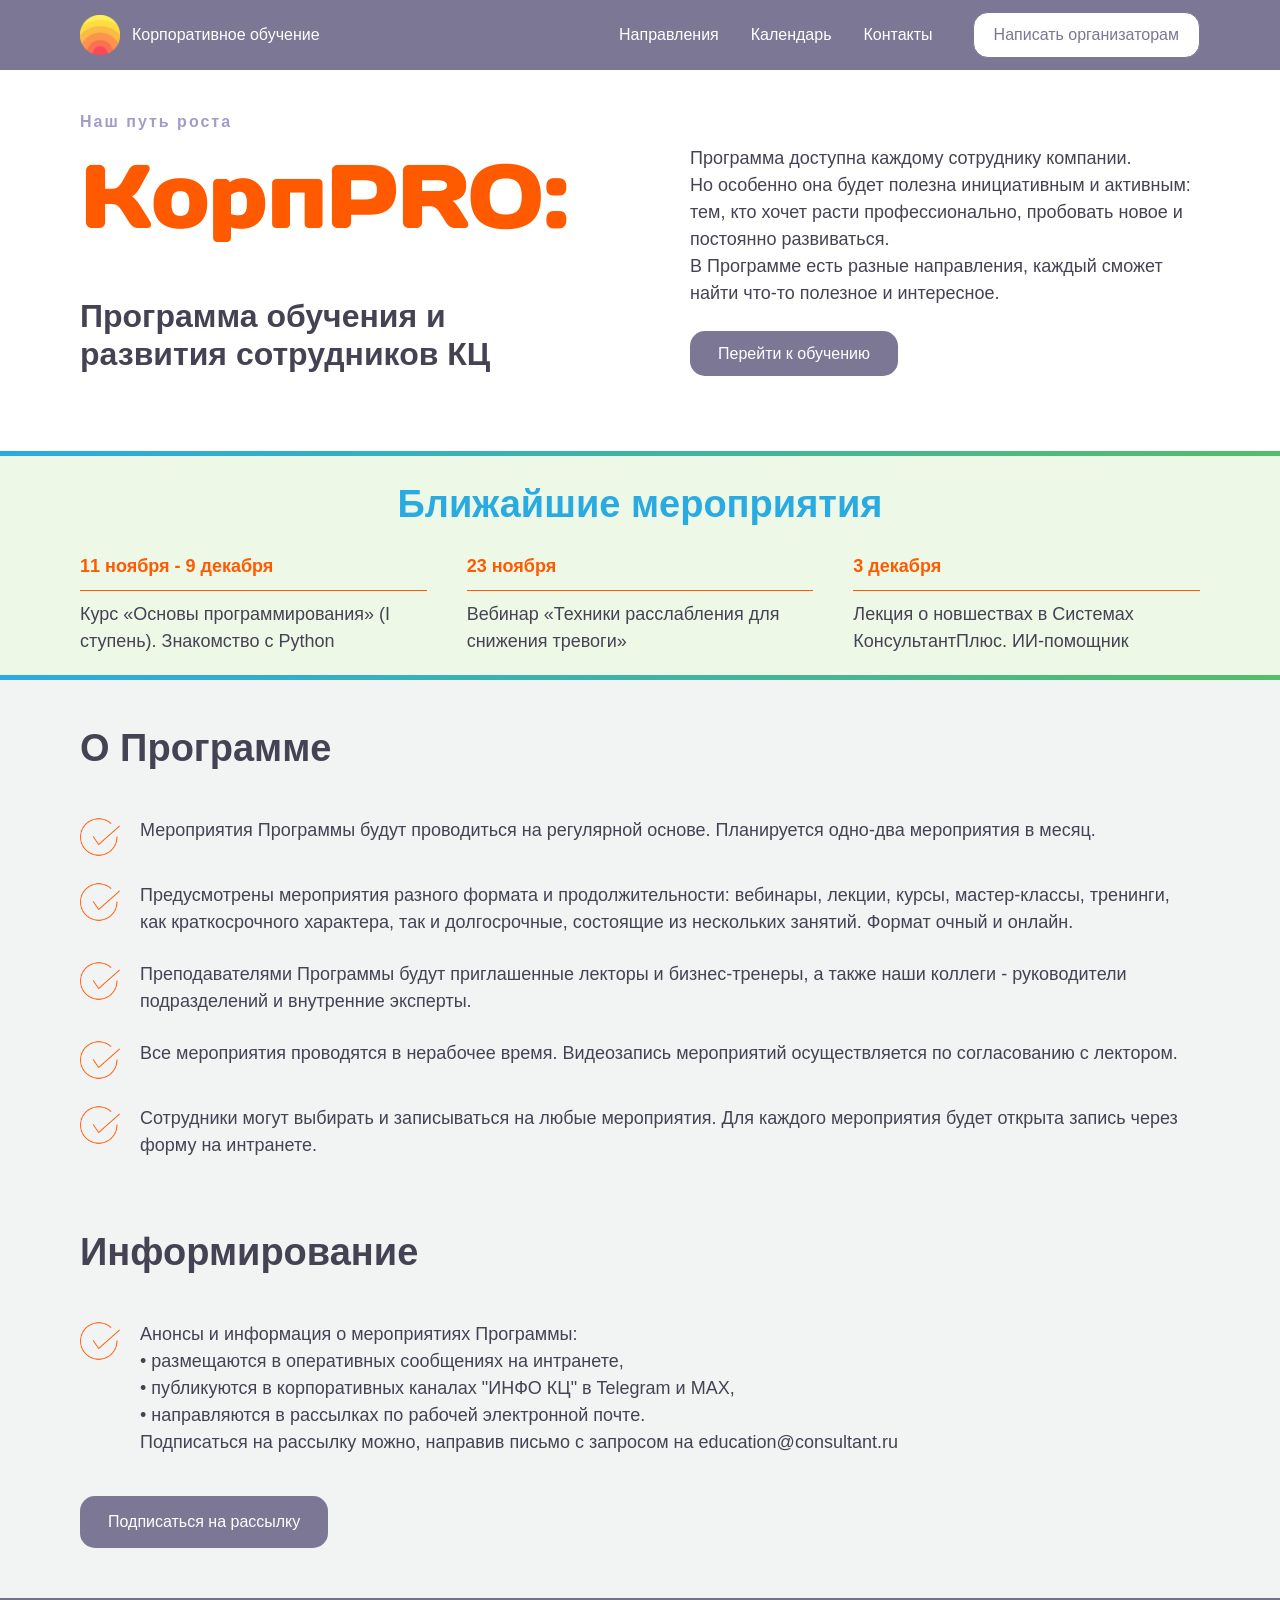
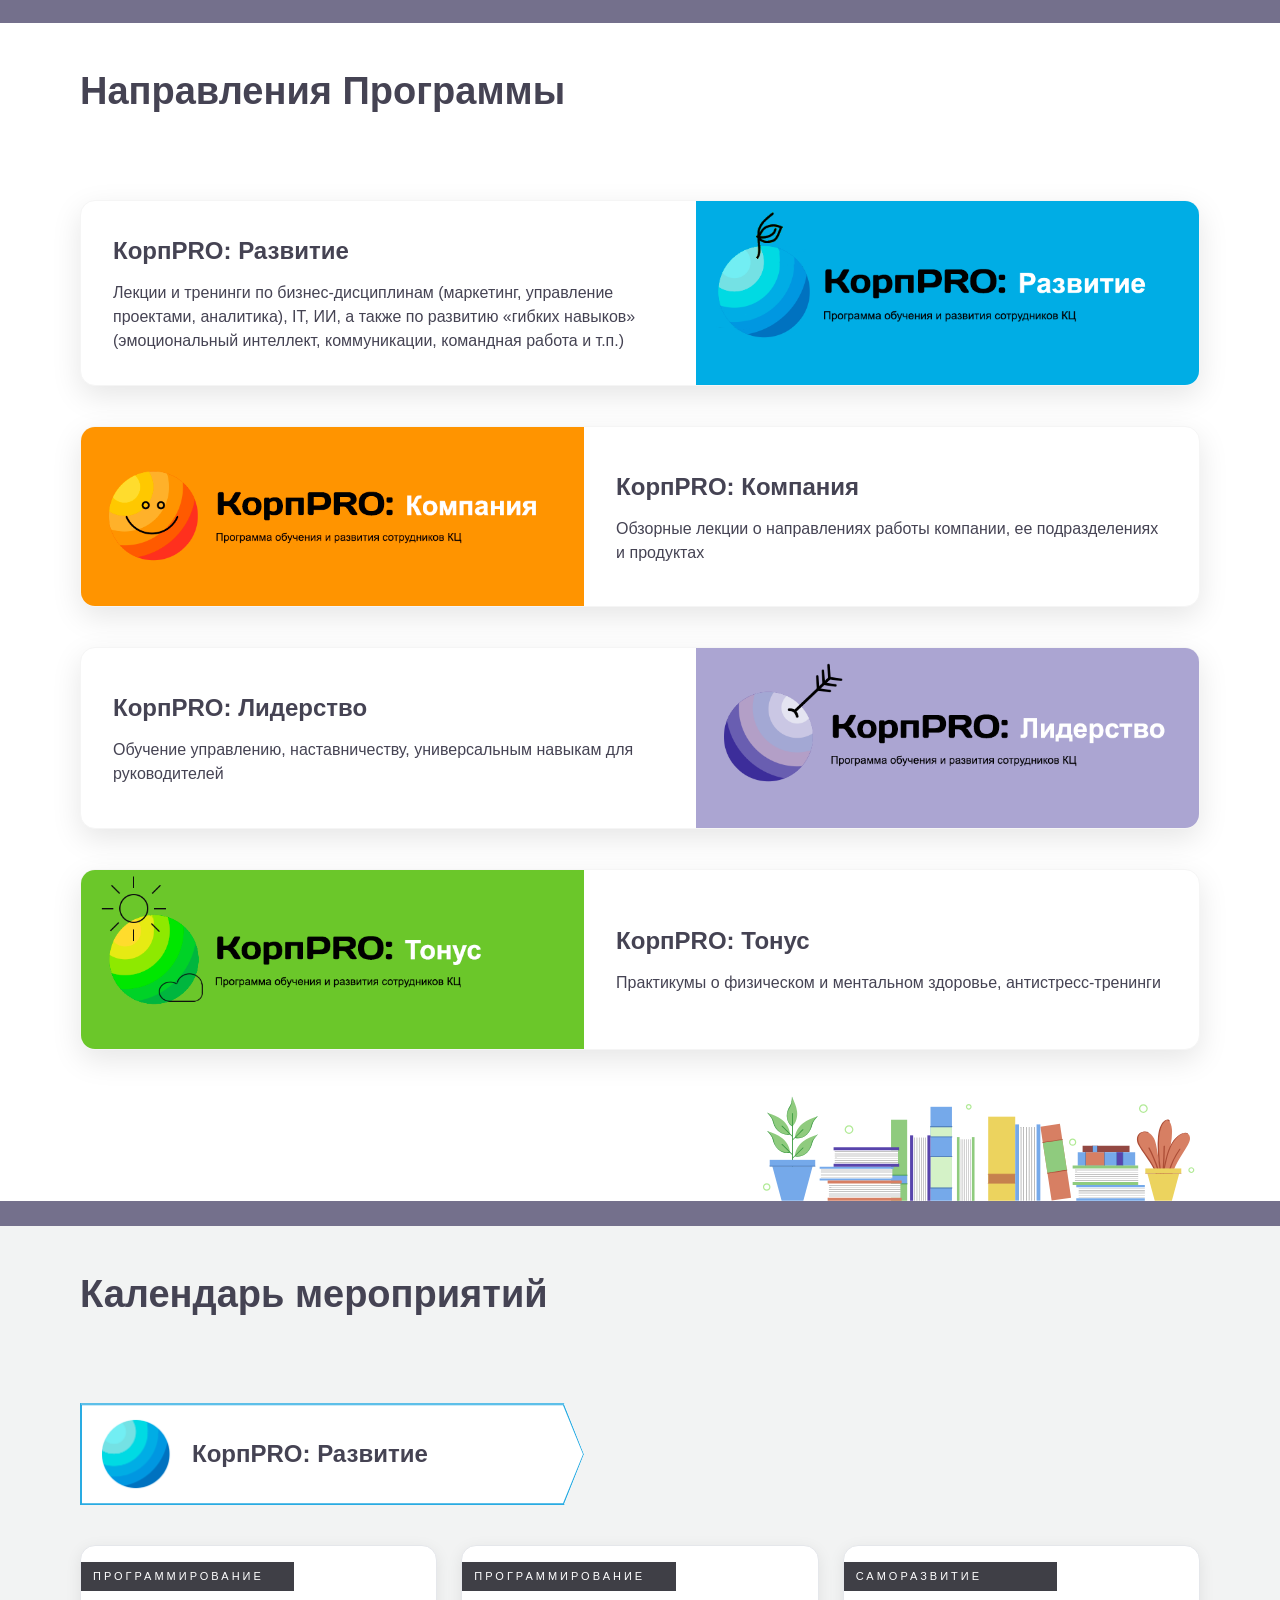
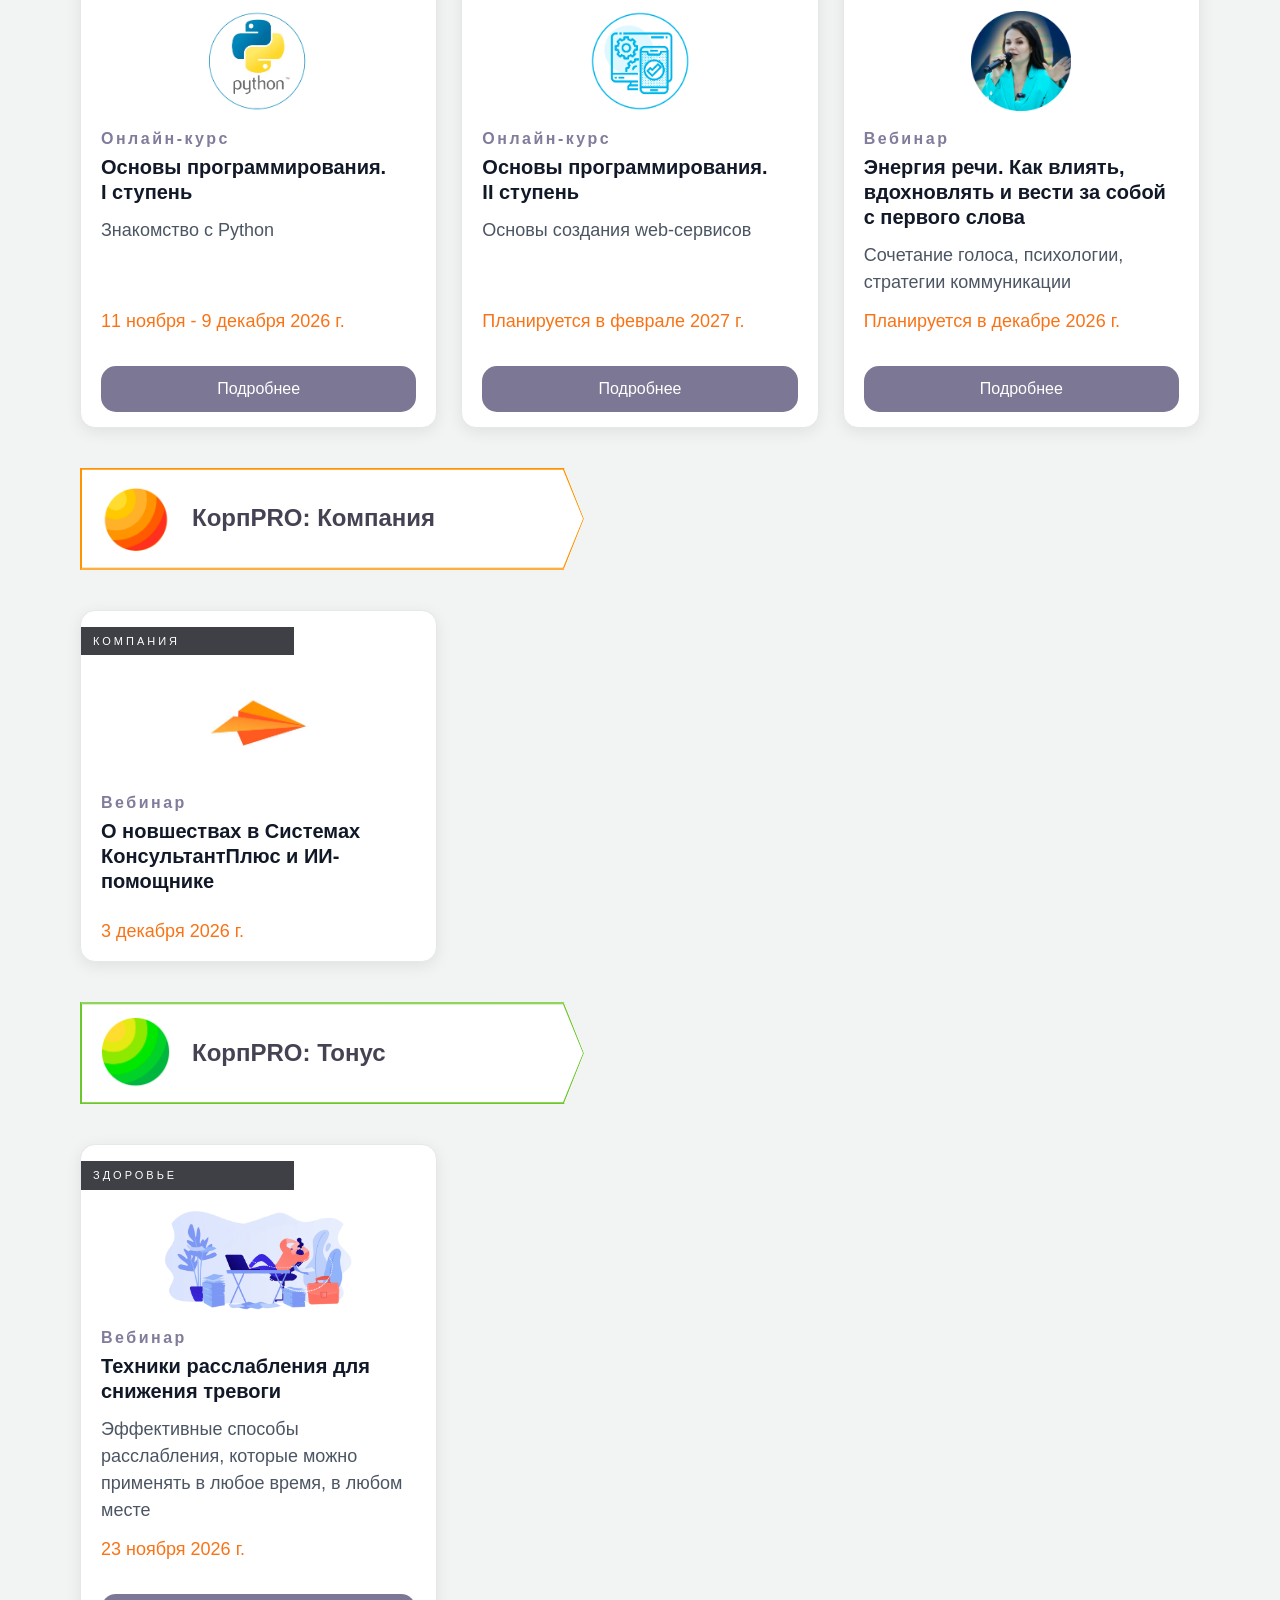
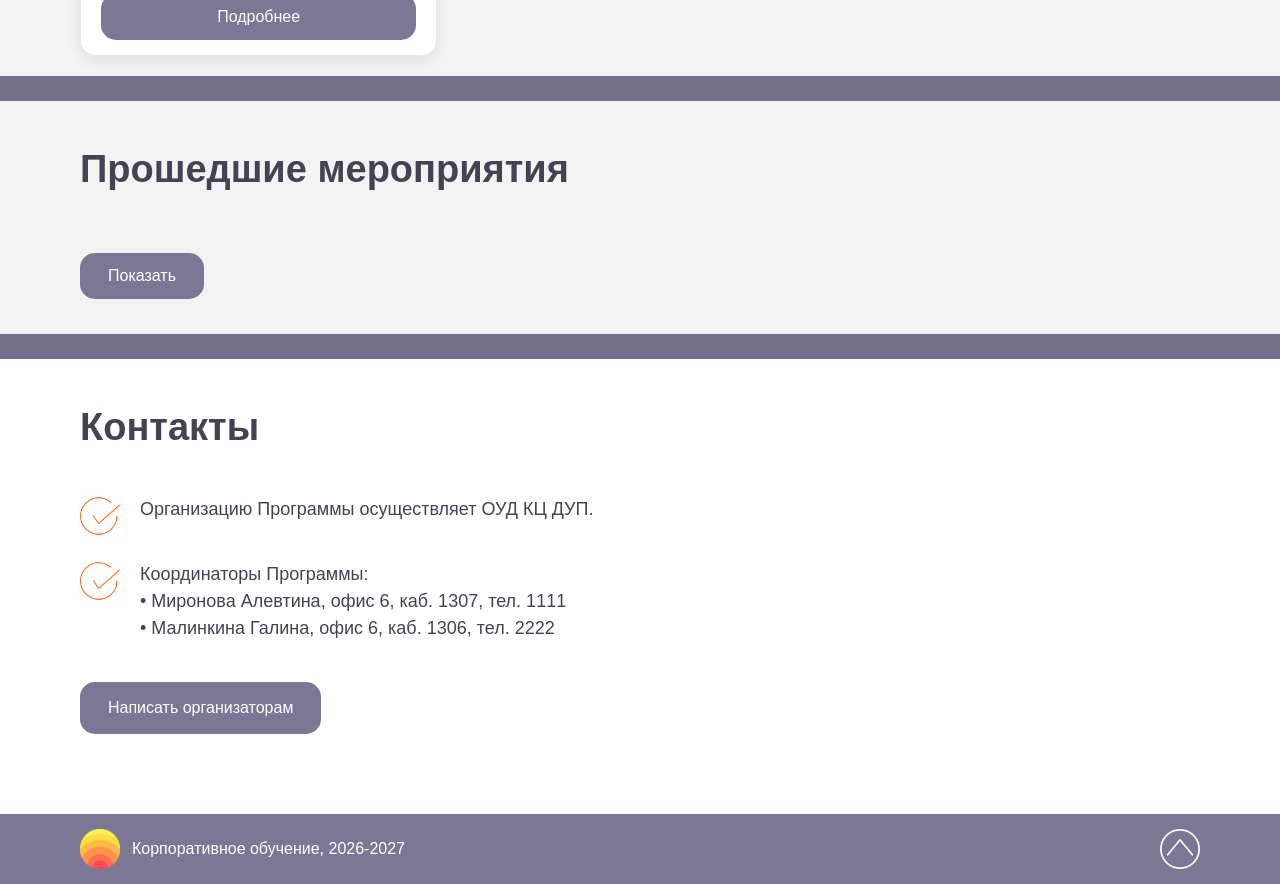
==== index.html @ 5cc62a8d "Update index.html" ====
<!DOCTYPE html>
<html lang="ru">
<head>
    <meta charset="UTF-8">
    <meta name="viewport" content="width=device-width, initial-scale=1.0">
    <title>Корпоративное обучение</title>
    <link rel="stylesheet" href="styles.css">
</head>
<body id="top">
    <header class="header">
        <div class="header__container">            
            <a href="#top" class="header__logo_link"> 
                <div class="header__logo"> 
                    <img src="Pic/logo_main.png" alt="" class="logo__img"> 
                    <span class="logo__text">Корпоративное обучение</span> 
                </div> 
            </a>
            <nav class="header__nav">
                <ul class="nav__list">
                    <li class="nav__item"><a href="#vect" class="nav__link">Направления</a></li>
                    <li class="nav__item"><a href="#calend" class="nav__link">Календарь</a></li>
                    <li class="nav__item"><a href="#contac" class="nav__link">Контакты</a></li>                    
                </ul>
                <a href="mailto:education@consultant.ru?subject=Вопрос%20по%20корпоративному%20обучению" class="header__btn">Написать организаторам</a>
            </nav>
        </div>        
    </header>

    <main class="main">
        <div class="container">
            <div class="main__content">
                <div class="main__left">                    
                        <p class="hi1">Наш путь роста</p>                    
                        <p class="hi2">КорпPRO:</p>                    
                        <h1 class="hi3">Программа обучения и развития сотрудников КЦ</h1>
                </div>
                <div class="main__right">
                    <div class="hi4">
                        <p>Программа доступна каждому сотруднику компании. 
                        <br>Но особенно она будет полезна инициативным и активным: тем, кто хочет расти профессионально, пробовать новое и постоянно развиваться.
                        <br>В Программе есть разные направления, каждый сможет найти что-то полезное и интересное.</p>
                    </div>
                    <div class="hi5">
                        <a href="#vect" class="btn-primary">Перейти к обучению</a>
                    </div>
                </div>
            </div>
        </div>

        <div class="anonce">                
            <div class="shimmer-block"></div>
            <div class="container">                        
                <div class="anonce__content">                    
                    <h2>Ближайшие мероприятия</h2>
                <div class="anonce_block">
                    <a href="#programmer1" class="anonce_block-item">                    
                        <div class="anonce_block-item-date"><p>11 ноября - 9 декабря</p></div>
                        <div class="anonce_block-item-line"></div>
                        <div class="anonce_block-item-text"><p>Курс «Основы программирования» (I ступень). Знакомство с Python</p></div>                    
                    </a>
                    <a href="#trevoga" class="anonce_block-item">
                        <div class="anonce_block-item-date"><p>23 ноября</p></div>
                        <div class="anonce_block-item-line"></div>
                        <div class="anonce_block-item-text"><p>Вебинар «Техники расслабления для снижения тревоги»</p></div>                    
                    </a>
                    <a href="#kp_new2026" class="anonce_block-item">                    
                        <div class="anonce_block-item-date"><p>3 декабря</p></div>
                        <div class="anonce_block-item-line"></div>
                        <div class="anonce_block-item-text"><p>Лекция о новшествах в Системах КонсультантПлюс. ИИ-помощник</p></div>                    
                    </a>               
                </div>                
                </div>
            </div>
            <div class="shimmer-block"></div>
        </div>

        <div class="program">
            <div class="container">
            <h2>О Программе</h2>
            <div class="program__item">
                <div class="program__item-pic">
                    <img src="Pic/mark.png" alt="" class="logo__img">
                </div>                    
                <span class="program__text">Мероприятия Программы будут проводиться на регулярной основе. Планируется одно-два мероприятия в месяц.</span>
            </div>
            <div class="program__item">
                <div class="program__item-pic">
                    <img src="Pic/mark.png" alt="" class="logo__img">
                </div>                    
                <span class="program__text">Предусмотрены мероприятия разного формата и продолжительности: вебинары, лекции, курсы, мастер-классы, тренинги, как краткосрочного характера, так и долгосрочные, состоящие из нескольких занятий. Формат очный и онлайн.</span>
            </div>            
            <div class="program__item">
                <div class="program__item-pic">
                    <img src="Pic/mark.png" alt="" class="logo__img">
                </div>                    
                <span class="program__text">Преподавателями Программы будут приглашенные лекторы и бизнес-тренеры, а также наши коллеги - руководители подразделений и внутренние эксперты.</span>
            </div>
            <div class="program__item">
                <div class="program__item-pic">
                    <img src="Pic/mark.png" alt="" class="logo__img">
                </div>                    
                <span class="program__text">Все мероприятия проводятся в нерабочее время. Видеозапись мероприятий осуществляется по согласованию с лектором.</span>
            </div>
            <div class="program__item">
                <div class="program__item-pic">
                    <img src="Pic/mark.png" alt="" class="logo__img">
                </div>                    
                <span class="program__text">Сотрудники могут выбирать и записываться на любые мероприятия. Для каждого мероприятия будет открыта запись через форму на интранете.</span>
            </div>
                   
            <h2>Информирование</h2>
            <div class="program__item">
                <div class="program__item-pic">
                    <img src="Pic/mark.png" alt="" class="logo__img">
                </div>                    
                <div class="program__text">
                    <p>Анонсы и информация о мероприятиях Программы:</p>
                    <p>• размещаются в оперативных сообщениях на интранете,</p>
                    <p>• публикуются в корпоративных каналах "ИНФО КЦ" в Telegram и MAX,</p> 
                    <p>• направляются в рассылках по рабочей электронной почте.</p>
                    <p>Подписаться на рассылку можно, направив письмо с запросом на education@consultant.ru</p>                    
                </div>
                
            </div>
            <div class="program__item">                
                <a href="mailto:education@consultant.ru?subject=Подписка%20на%20рассылку" class="btn-primary">Подписаться на рассылку</a>                                 
            </div>
            </div>
        </div>

        <div class="block-line"></div>

        <div class="vector" id="vect">
            <div class="container">
                <h2>Направления Программы</h2>
                <a href="#evolution">
                <div class="vector__item">
                    <div class="vector__item_content1">
                        <div class="vector__item_side1">
                            <h3>КорпPRO: Развитие</h3>
                            <p>Лекции и тренинги по бизнес-дисциплинам (маркетинг, управление проектами, аналитика), IT, ИИ, а также по развитию «гибких навыков» (эмоциональный интеллект, коммуникации, командная работа и т.п.)</p>
                        </div>
                        <div class="vector__item_side2">
                            <img src="Pic/Logo_Evolution.png" alt="Развитие" class="vector__pic">
                        </div>
                    </div>
                </div>
                </a>
                <a href="#company">
                <div class="vector__item">
                    <div class="vector__item_content2">
                        <div class="vector__item_side2">
                            <img src="Pic/Logo_Company.png" alt="Компания" class="vector__pic">
                        </div>
                        <div class="vector__item_side1">
                            <h3>КорпPRO: Компания</h3>
                            <p>Обзорные лекции о направлениях работы компании, ее подразделениях и продуктах</p>
                        </div>
                    </div>
                </div>
                </a>
                <div class="vector__item">
                    <div class="vector__item_content1">
                        <div class="vector__item_side1">
                            <h3>КорпPRO: Лидерство</h3>
                            <p>Обучение управлению, наставничеству, универсальным навыкам для руководителей</p>
                        </div>
                        <div class="vector__item_side2">
                            <img src="Pic/Logo_Leader.png" alt="Лидерство" class="vector__pic">
                        </div>
                    </div>
                </div>
                <a href="#tonus">
                <div class="vector__item">
                    <div class="vector__item_content2">
                        <div class="vector__item_side2">
                            <img src="Pic/Logo_Tonus.png" alt="Тонус" class="vector__pic">
                        </div>
                        <div class="vector__item_side1">
                            <h3>КорпPRO: Тонус</h3>
                            <p>Практикумы о физическом и ментальном здоровье, антистресс-тренинги</p>
                        </div>
                    </div>
                </div>
                </a>
            </div>
        </div>
        
        <div class="cont-book container">
            <div class="book-nul"></div>            
            <img src="book.svg" alt="" class="book-svg">    
        </div>

        <div class="block-line"></div>

        <div class="calendar" id="calend">
            <div class="container">
                <h2>Календарь мероприятий</h2>                                 
                <div class="course_trip_flag" style="--flag-border: #29abe2" id="evolution">
                    <img src="Pic/Logo_Evolution_ball.png" alt="">
                    <h3>КорпPRO: Развитие</h3>
                </div>
                <div class="course_trip_card-row">                   

                    <article class="course_trip_card" id="programmer1" 
                        data-cta-status="closed"                                                
                        data-speaker="Станислав Гаранжа — заместитель руководителя Департамента новостного контента (ДНК) по вопросам развития новых продуктов, сервисов и автоматизации">
                        <p class="course_trip_card__top">ПРОГРАММИРОВАНИЕ</p>
                        <img class="course_trip_card__logo" src="Pic/python_1-1.png" alt="Курс по программированию">
                        <div class="course_trip_card__body">
                            <p class="course_trip_card__eyebrow">Онлайн-курс</p>
                            <h3 class="course_trip_card__title">Основы программирования.<br> I ступень</h3>
                            <p class="course_trip_card__text">Знакомство с Python</p>
                            <p class="course_trip_card__note">11 ноября - 9 декабря 2026 г.</p>
                            <button class="btn-primary" type="button" data-modal>Подробнее</button>
                        </div>
                        <template class="card-modal-source">
                            <p>Цель курса - познакомиться с программированием на практике:</p>
                            <ul>
                                <li>разобраться, как из последовательности инструкций получается работающая программа,</li>
                                <li>научиться читать и изменять небольшой Python-код,</li>
                                <li>получить представление о базовых инструментах разработчика.</li>     
                            </ul>
                            <p><strong>Занятие 1.</strong> Что такое программа и как она выполняется. Знакомимся со средой разработки и делаем первые шаги в Python.</p>
                            <p><strong>Занятие 2.</strong> Как программа принимает решения. Переходим от простой последовательности инструкций к программам, которые могут вести себя по-разному в зависимости от данных.</p>
                            <p><strong>Занятие 3.</strong> Коллекции и повторяющиеся действия. Учимся работать не с одним значением, а с наборами данных.</p>
                            <p><strong>Занятие 4.</strong> Функции: собираем программу из частей. Учимся делить программу на небольшие смысловые блоки.</p>   
                            <p><strong>Занятие 5.</strong> Собираем законченную программу и строим "карту местности". Объединяем изученные конструкции в одном небольшом проекте.</p>                                                    
                            <p>Начало занятий — в 18:15.</p>
                            <p>Длительность — 1 ч 45 мин., далее — ответы на вопросы.</p>
                            <p><strong>ЗАПИСЬ ЛЕКЦИЙ НЕ ПРЕДУСМОТРЕНА!</strong></p>                            
                        </template>                   
                    </article>

                    <article class="course_trip_card" id="programmer2"                         
                        data-speaker="Станислав Гаранжа — заместитель руководителя Департамента новостного контента (ДНК) по вопросам развития новых продуктов, сервисов и автоматизации">
                        <p class="course_trip_card__top">ПРОГРАММИРОВАНИЕ</p>
                        <img class="course_trip_card__logo" src="Pic/Web_1-1.png" alt="Курс по программированию">
                        <div class="course_trip_card__body">
                            <p class="course_trip_card__eyebrow">Онлайн-курс</p>
                            <h3 class="course_trip_card__title">Основы программирования.<br> II ступень</h3>
                            <p class="course_trip_card__text">Основы создания web-сервисов</p>
                            <p class="course_trip_card__note">Планируется в феврале 2027 г.</p>
                            <button class="btn-primary" type="button" data-modal>Подробнее</button>
                        </div>
                        <template class="card-modal-source">
                            <p>На второй ступени мы выйдем за пределы локальных Python-программ и посмотрим, как создаются небольшие веб-сервисы.</p>
                            <p>Научимся:</p>
                            <ul>
                                <li>получать данные из внешних API;</li>
                                <li>разбирать и обрабатывать ответы в формате JSON;</li>
                                <li>создавать собственную серверную часть на Python;</li>
                                <li>делать простой интерфейс в браузере с помощью HTML, CSS и JavaScript;</li>
                                <li>связывать frontend и backend между собой;</li>
                                <li>собирать всё это в один работающий веб-сервис.</li>
                            </ul>
                            <p>Если первая ступень отвечает на вопрос <strong>"как устроена программа?"</strong>, то вторая — <strong>"как из программы получается веб-сервис?"</strong>.</p>
                            <p><strong>ЗАПИСЬ ЛЕКЦИЙ НЕ ПРЕДУСМОТРЕНА!</strong></p>
                        </template>
                    </article>
                    
                    <article class="course_trip_card" id="golos_resh"                         
                        data-speaker='Елена Решетникова - тренер по речи, переговорам и эффективной бизнес-коммуникации. Топ-тренер тренингового центра «Седы Каспаровой». Актриса, телеведущая каналов РБК, ТВ-3'>
                        <p class="course_trip_card__top">САМОРАЗВИТИЕ</p>
                        <img class="course_trip_card__logo" src="Pic/voice.png" alt="Публичные выступления">
                        <div class="course_trip_card__body">
                            <p class="course_trip_card__eyebrow">Вебинар</p>
                            <h3 class="course_trip_card__title">Энергия речи. Как влиять, вдохновлять и вести за собой с первого слова</h3>
                            <p class="course_trip_card__text">Сочетание голоса, психологии, стратегии коммуникации</p>
                            <p class="course_trip_card__note">Планируется в декабре 2026 г.</p>
                            <button class="btn-primary" type="button" data-modal>Подробнее</button>
                        </div>
                        <template class="card-modal-source">
                            <p>Узнаем, как голос, речь и собственное состояние влияют на качество коммуникации, доверие и восприятие собеседника.</p>
                            <p>Получим практические инструменты для более уверенного, понятного и убедительного взаимодействия с коллегами и руководством.</p>                            
                            <p>Начало вебинара - в 18:15.</p>                            
                            <p>Длительность - 90 мин.</p>                            
                            <p><strong>ЗАПИСЬ МЕРОПРИЯТИЯ НЕ ПРЕДУСМОТРЕНА!</strong></p>                            
                        </template>
                    </article>
                </div>


                <div class="course_trip_flag" style="--flag-border: #ff9400" id="company">
                    <img src="Pic/Logo_Company_ball.png" alt="">
                    <h3>КорпPRO: Компания</h3>
                </div>
                <div class="course_trip_card-row">      

                    <article class="course_trip_card" id="kp_new2026">
                        <p class="course_trip_card__top">КОМПАНИЯ</p>
                        <img class="course_trip_card__logo" src="Pic/edu.png" alt="О новшествах">
                        <div class="course_trip_card__body">
                            <p class="course_trip_card__eyebrow">Вебинар</p>
                            <h3 class="course_trip_card__title">О новшествах в Системах КонсультантПлюс и ИИ-помощнике</h3>
                            <p class="course_trip_card__text"></p>
                            <p class="course_trip_card__note">3 декабря 2026 г.</p>
                            <!-- <button class="btn-primary" type="button" data-modal>Подробнее</button> -->
                        </div>
                    </article> 
                </div>

                <!-- <div class="course_trip_flag" style="--flag-border: #aba5d2">
                    <img src="Pic/Logo_Leader_ball.png" alt="">
                    <h3>КорпPRO: Лидерство</h3>
                </div>   -->

                <div class="course_trip_flag" style="--flag-border: #6bc72a" id="tonus">
                    <img src="Pic/Logo_Tonus_ball.png" alt="">
                    <h3>КорпPRO: Тонус</h3>
                </div>
                <div class="course_trip_card-row">    
                    <article class="course_trip_card" id="trevoga"                                            
                        data-cta-status="open"
                        data-cta-href="https://example.com/register/trevoga"
                        data-speaker="Татьяна Иутина — практикующий клинический психолог сети клиник МЕДСИ, стаж 15 лет.">
                        <p class="course_trip_card__top">ЗДОРОВЬЕ</p>
                        <img class="course_trip_card__logo" src="Pic/trevoga.jpg" alt="Вебинар о техниках расслабления">
                        <div class="course_trip_card__body">
                            <p class="course_trip_card__eyebrow">Вебинар</p>
                            <h3 class="course_trip_card__title">Техники расслабления для снижения тревоги</h3>
                            <p class="course_trip_card__text">Эффективные способы расслабления, которые можно применять в любое время, в любом месте</p>
                            <p class="course_trip_card__note">23 ноября 2026 г.</p>
                            <button class="btn-primary" type="button" data-modal>Подробнее</button>
                        </div>
                        <!-- Полный текст модалки (не рендерится, пока не склонируешь) -->
                        <template class="card-modal-source">
                            <p>На вебинаре вы узнаете о простых и эффективных способах расслабления, которые можно выполнять, не покидая рабочего места, дома или в транспорте.</p>
                            <p>Как расслабиться после трудного рабочего дня, большого количества одновременных задач, контактов с большим количеством людей, после неприятных новостей и при ощущении, что Вы как «белка в колесе»?</p>
                            <p>Мы обсудим современные способы расслабления и попробуем некоторые из них на практике со специалистом:</p>
                            <ul>
                                <li>контролируемое дыхание</li>
                                <li>мышечная релаксация</li>
                                <li>сканирование тела</li>
                                <li>шоколадная медитация</li>
                            </ul>
                            <p>Начало лекции — в 18:15.</p>
                            <p>Длительность — 40 мин., далее — ответы на вопросы.</p>
                        </template>
                    </article>
                </div>
            </div>            
        </div>    
        
        <div class="block-line"></div>


        <div class="calendar">
            <div class="container">
                <h2>Прошедшие мероприятия</h2>
                <button class="btn-primary" 
                    type="button"
                    data-toggle="panel-1"
                    aria-expanded="false"
                    aria-controls="panel-1">
                    Показать
                </button>
                <div class="panel" id="panel-1">                                                
                <div class="course_trip_card-row">
                    <article class="course_trip_card" id="marketing1">
                        <p class="course_trip_card__top">МАРКЕТИНГ</p>
                        <img class="course_trip_card__logo" src="Pic/marketing_1-1.png" alt="Основы маркетинга">
                        <div class="course_trip_card__body">
                            <p class="course_trip_card__eyebrow">Онлайн-курс</p>
                            <h3 class="course_trip_card__title">Основы маркетинга</h3>
                            <p class="course_trip_card__text">Четыре встречи о том, как работает маркетинг</p>
                            <p class="course_trip_card__note">7 - 28 октября 2026 г.</p>
                            <!-- <button class="btn-primary" type="button" data-modal>Подробнее</button> -->
                        </div>
                    </article>
                    

                    <article class="course_trip_card" id="co_DIOP">
                        <p class="course_trip_card__top">КОМПАНИЯ</p>
                        <img class="course_trip_card__logo" src="Pic/DIOP_1-1.jpg" alt="О компании">
                        <div class="course_trip_card__body">
                            <p class="course_trip_card__eyebrow">Онлайн-лекция</p>
                            <h3 class="course_trip_card__title">О работе ДИОП</h3>
                            <p class="course_trip_card__text">Департамент информационно-образовательных программ</p>
                            <p class="course_trip_card__note">22 октября 2026 г.</p>
                            <!-- <button class="btn-primary" type="button" data-modal>Подробнее</button> -->
                        </div>
                    </article>                                  
                </div>    
                </div>
            </div>            
        </div>

        <div class="block-line"></div>

        <div class="contact" id="contac">
            <div class="container">
                <h2>Контакты</h2>
                <div class="program__item">
                    <div class="program__item-pic">
                        <img src="Pic/mark.png" alt="" class="logo__img">
                    </div>
                    <div class="program__text">
                        <p>Организацию Программы осуществляет ОУД КЦ ДУП.</p>
                    </div>
                </div>
                <div class="program__item">
                    <div class="program__item-pic">
                        <img src="Pic/mark.png" alt="" class="logo__img">
                    </div>
                    <div class="program__text">
                        <p>Координаторы Программы:</p>
                        <p>• Миронова Алевтина, офис 6, каб. 1307, тел. 1111</p>
                        <p>• Малинкина Галина, офис 6, каб. 1306, тел. 2222</p>
                    </div>
                </div>
                <div class="program__item">
                    <a href="mailto:education@consultant.ru?subject=Вопрос%20по%20корпоративному%20обучению"
                        class="btn-primary">Написать организаторам</a>
                </div>
            </div>
        </div>

        <!-- ═══════════ МОДАЛКА (одна на страницу) ═══════════ -->
        <div class="modal" id="course-modal" role="dialog" aria-modal="true" aria-labelledby="course-modal-title" hidden>
            <!-- Затемнение + закрытие по клику -->
            <div class="modal__backdrop" data-modal-close></div>
            <!-- Окно -->
            <div class="modal__dialog" role="document">
            <!-- Крестик -->
                <button class="modal__close" type="button" aria-label="Закрыть" data-modal-close>×</button>
            <!-- Контент: картинка слева + текст справа -->
                <div class="modal__content">
            <!-- Картинка (100px) -->
                    <img class="modal__image" data-field="image" src="" alt="">
            <!-- Текстовая часть -->
                    <div class="modal__body">
            <!-- Тёмная плашка категории -->
                        <p class="modal__top" data-field="top"></p>
            <!-- Предзаголовок (серым 11px) -->
                        <p class="modal__eyebrow" data-field="eyebrow"></p>
            <!-- Заголовок -->
                        <p class="modal__title" id="course-modal-title" data-field="title"></p>
            <!-- Оранжевая строка (дата/период) -->
                        <p class="modal__note" data-field="note"></p>
            <!-- Спикер (скрыт, если пусто) -->
                        <p class="modal__speaker" data-field="speaker" hidden></p>
            <!-- Основной текст (из <template>) -->
                        <div class="modal__text" data-field="text"></div>
            <!-- CTA: кнопка «Записаться» (open) -->
                        <a class="modal__cta"
                            data-field="cta"
                            href="" hidden>Записаться</a>
            <!-- CTA: плашка «Запись закрыта» (closed) -->
                        <span class="modal__cta-closed"
                            data-field="cta-closed" hidden>Запись закрыта</span>
                    </div>
                </div>
            </div>
        </div>
    </main>    

    <footer class="footer">
        <div class="footer__container">             
            <div class="header__logo"> 
                <img src="Pic/logo_main.png" alt="" class="logo__img"> 
                <span class="logo__text">Корпоративное обучение, 2026-2027</span> 
            </div>             
            <a href="#top">
                <img src="Pic/up-arrow.png" alt="" class="logo__img">                
            </a>
        </div>
    </footer>

<script src="js/main.js" defer></script>

</body>
</html>
---- styles.css ----
/* --- ОБЩИЕ СВОЙСТВА --- */ 
* {
    margin: 0;
    padding: 0;
    box-sizing: border-box;
}
[hidden] { display: none !important; }
html {
    scroll-behavior: smooth;
    scroll-padding-top: 80px; /* МАГИЯ: отступ сверху при скролле к якорям */
}
body {
    font-family: Roboto, sans-serif, -apple-system, BlinkMacSystemFont, 'Segoe UI';    
    font-size: 16px;
    line-height: 1.5;
    color: #454353;
}
.container {
    max-width: 1160px;
    margin: 0 auto;
    padding: 0 20px;
    height: 100%;    
}
h2 {
    font-size: 38px;
    font-weight: 700;
    color: #454353;
    padding: 40px 0px;
}
.block-line {
    width: 100%;
    height: 25px;
    background-color: #74708c;
}
a { 
    text-decoration: none; 
    color: inherit; /* Это тоже очень полезно, чтобы ссылки не становились синими */ 
}
/* --- Кнопка стандартная --- */
.btn-primary {
    background-color: #7b7794;
    color: #ffffff;
    border: none;
    padding: 14px 28px;
    font-size: 16px;
    font-weight: 500;
    border-radius: 15px;
    margin: 15px 0px;
    text-decoration: none;    
    cursor: pointer;
    transition: background-color 0.3s;    
}
.btn-primary:hover {
    background-color: #625e7f;
}

/* --- ЛОКАЛЬНОЕ ПОДКЛЮЧЕНИЕ ШРИФТА DAYONE --- */ 
@font-face { 
    font-family: 'DayOne'; 
    src: url('Font/DaysOne-Regular.woff') format('woff'); 
    font-weight: 400; font-style: normal; font-display: swap; 
}


/* --- МЕНЮ --- */
.header {
    height: 70px;
    background-color: #7b7794;
    width: 100%;
    position: fixed;
    top: 0;
    left: 0;
    z-index: 1000;
}

.header__container { 
    max-width: 1160px; 
    margin: 0 auto; 
    padding: 0 20px; 
    height: 100%; 
    display: flex; 
    align-items: center; 
    justify-content: space-between; 
}

.header__logo_link { 
    display: inline-flex; /* Делает ссылку гибким контейнером, как был div */     
    outline: none; /* (Опционально) Убирает синюю рамку вокруг ссылки при клике  */ 
}

.header__logo_link:hover { 
    cursor: pointer; 
    opacity: 0.9; /* Легкое затемнение при наведении (опционально) */ 
}

.header__logo {
    display: flex;
    align-items: center;
    gap: 12px;    
}

.logo__img {
    width: 40px;
    height: 40px;        
    display: block;
}

.logo__text {
    font-size: 16px;    
    color: #ffffff;
}

.header__nav .nav__list {
    display: flex;
    list-style: none;
    gap: 32px;
}

.nav__link {    
    color: #ffffff;
    font-size: 16px;
    transition: color 0.3s;
}

.nav__link:hover {
    color: #d4d0e4;
}

.header__nav {
    display: flex;
    align-items: center;
    gap: 40px; /* Расстояние между меню и кнопкой */
    list-style: none;
}

/* --- КНОПКА В МЕНЮ --- */
.header__btn {
    display: inline-block;
    background-color: #ffffff;
    color: #7b7794;    
    font-size: 16px;
    font-weight: 500;
    padding: 10px 20px;
    border-radius: 15px;
    border: 1px solid #7b7794;
   
    /* Плавная анимация для тени и сдвига */
    transition: box-shadow 0.3s ease, transform 0.3s ease;
    
    /* Базовое состояние тени (нулевое) */
    box-shadow: 0 0 0 rgba(0,0,0,0);
}

    /* Эффект при наведении */
.header__btn:hover {
    box-shadow: 0 4px 12px rgba(0, 0, 0, 0.15); /* Мягкая тень */
    transform: translateY(-2px); /* Легкий сдвиг кнопки вверх */
}
    /* Эффект при нажатии */
.header__btn:active {
    transform: translateY(0); /* Возвращаем кнопку на место */
    box-shadow: 0 2px 6px rgba(0, 0, 0, 0.1); /* Тень меньше */
}


/* --- ОСНОВНОЙ КОНТЕНТ --- */
.main {
    margin-top: 70px;
    padding: 40px 0;
}

/* --- Обложка --- */
.main__content { 
    display: grid; 
    grid-template-columns: 1fr 1fr;
    gap: 100px; 
    align-items: start; /* чтобы блоки не растягивались по высоте */ 
    margin-bottom: 50px;
}

.main__left { 
    display: grid; 
    grid-template-rows: auto auto auto; /* Три строки для трех блоков */ 
}

.main__right { 
    display: grid;     
    grid-template-rows: auto auto;
    align-self: start; /* Прижимаем к верху его ячейки */     
}

/* --- Тексты в Обложке --- */
.hi1 {
    font-size: 16px;
    font-weight: 600;
    letter-spacing: 2px;    
    color: rgb(162, 156, 199);
}
.hi2 {
    font-family: 'DayOne'; 
    font-size: 85px;
    font-weight: 700;
    letter-spacing: 2.5px;
    color: rgb(255, 90, 0);
}
.hi2 {    
    margin-bottom: 35px;
}
.hi3 {    
    font-size: 32px;
    font-weight: 600;             
    line-height: 1.2;
}
.hi4 {    
    font-size: 18px;    
    font-weight: 400;            
    padding-top: 35px;        
}
.hi5 {
    margin: 35px 0;
}



/* --- АНОНС --- */
/* --- Линия переливающаяся--- */
.shimmer-block {
  width: 100%;
  height: 5px;
  background: linear-gradient(
    90deg,
    #29abe2, /* blue */
    #6bc72a, /* green */
    #ffff00
  );
  background-size: 300% 100%;
  animation: gradient-flow 12s ease infinite;
}
@keyframes gradient-flow {
  0% { background-position: 0% 50%; }
  50% { background-position: 100% 50%; }
  100% { background-position: 0% 50%; }
}

/* --- Блок текста анонса --- */
.anonce {
    background-color: rgb(238, 248, 231);  
    width: 100%;
}

.anonce__content h2 {
    color: rgb(41, 171, 226);
    font-size: 38px;
    text-align: center;
    padding: 20px 0;
}

.anonce_block {
    display: grid;
    grid-template-columns: 1fr 1fr 1fr;
    gap: 40px;    
}

.anonce_block-item-date {
    color: rgb(255, 90, 0);
    font-size: 18px;
    font-weight: 600;
    margin-bottom: 10px;
}

.anonce_block-item-line {
    height: 1px;
    background-color: rgb(255, 90, 0);
    margin-bottom: 10px;
}

.anonce_block-item-text {
    font-size: 18px;
    font-weight: 400;
    margin-bottom: 20px;
}


/* --- О ПРОГРАММЕ --- */
.program {
    background-color: rgb(242, 243, 243);
    padding-bottom: 10px;
}

.program__item {
    display: flex;
    gap: 20px;
    margin-bottom: 25px;
}

.program__text {
    font-size: 18px;
    font-weight: 400;    
}


/* --- НАПРАВЛЕНИЯ --- */
/* --- Карточки направлений --- */
.vector__item {
    background-color: #ffffff;
    border: 1px solid #f5f5f5;
    border-radius: 15px;
    box-shadow: 0 10px 30px rgba(0, 0, 0, 0.1); /* Мягкая тень */
    overflow: hidden; /* Критически важно для обрезки углов картинки */
    width: 100%; /* Ограничение ширины */    
    margin: 40px auto;  
}

/* --- Карточки направлений вариант 1 картинка справа --- */
.vector__item_content1 {
    display: grid;
    grid-template-columns: 1.1fr 0.9fr; /* Соотношение */
    align-items: stretch; /* Чтобы колонки были строго одинаковой высоты */
}

/* --- Карточки направлений вариант 1 картинка слева --- */
.vector__item_content2 {
    display: grid;
    grid-template-columns: 0.9fr 1.1fr; /* Соотношение */
    align-items: stretch; /* Чтобы колонки были строго одинаковой высоты */
}

.vector__item_side1 {
    padding: 32px;
    display: flex;
    flex-direction: column;
    justify-content: center; /* Выравнивание текста по центру по вертикали */
}

.vector__item_side1 h3 {
    font-size: 24px;
    font-weight: 700;
    margin-bottom: 12px;
    color: #454353;
}

.vector__item_side1 p {
    font-size: 16px;
}

.vector__item_side2 {
    position: relative;
}

.vector__item_side2 img {
    display: block; /* Убирает стандартный зазор под картинкой */
    width: 100%;
    height: 100%;
    object-fit: cover; /* Картинка заполняет блок, обрезаясь, но не искажаясь */
}

/* --- Картинка svg с книгами  --- */
.cont-book {
    display: flex;
    width: 100%;
    }
.book-nul {
    width: 60%;
    }
.book-svg {
        width: 40%;
    }


/* --- КАЛЕНДАРЬ --- */
.calendar {
    background-color: rgb(242, 243, 243);
    padding-bottom: 20px;
}

/* --- Закладки-флажки --- */
.course_trip_flag {
    --flag-border: #333;
    width: 45%;
    display: flex;
    align-items: center;
    gap: 16px;
    padding: 10px 40px 10px 15px;
    background-color: #ffffff;    
    border: 1px solid var(--flag-border);
    border-right: none;
    margin: 40px 0;        

    /* Форма флажка: правый край с вырезом-уголком */
    clip-path: polygon(
      0 0,
      calc(100% - 20px) 0,
      100% 50%,
      calc(100% - 20px) 100%,
      0 100%
    );

    /* Компенсация обрезанной правой границы — рисуем её отдельно */
    position: relative;
}

    /* Псевдоэлемент, имитирующий границу по правому «флажковому» краю */
.course_trip_flag::after {
    content: "";
    position: absolute;
    inset: 0;
    pointer-events: none;
    background: var(--flag-border);
    clip-path: polygon(
      0 0,
      calc(100% - 20px) 0,
      100% 50%,
      calc(100% - 20px) 100%,
      0 100%,
      0 0,
      calc(100% - 21px) 1px,
      0 1px,
      1px 1px,
      1px calc(100% - 1px),
      calc(100% - 21px) calc(100% - 1px),
      calc(100% - 1px) 50%,
      calc(100% - 21px) 1px
    );
}

.course_trip_flag img {
    width: 80px;
    height: 80px;
    object-fit: contain;
    flex-shrink: 0;
    display: block;    
}

.course_trip_flag h3 {    
    font-size: 24px;
    font-weight: 600;
    line-height: 1.2;    
    margin: 0;
}


/* --- Блок с карточками мероприятий --- */
.course_trip_card-row {
    display: flex;
    gap: 24px;    
    align-items: stretch;
    flex-wrap: wrap;
}
    /* --- Карточка мероприятия --- */
.course_trip_card {
    flex: 0 0 calc((100% - 2 * 24px) / 3);
    min-width: 260px;
    display: flex;
    flex-direction: column;
    background: #fff;
    border: 1px solid #e5e7eb;
    border-radius: 15px;
    box-shadow: 0 4px 16px rgba(0, 0, 0, 0.08);
    overflow: hidden;
}
  
  .course_trip_card__top {
    width: 60%;                 /* 60% ширины карточки */
    margin: 16px 0 0 0;         /* отступ сверху, левый край без отступа */
    background: #3f3f46;
    color: #fff;
    font-size: 11px;
    font-weight: 500;
    letter-spacing: 3px;
    padding: 6px 12px;
    text-align: left;
    white-space: nowrap;
    overflow: hidden;
    text-overflow: ellipsis;
    border-radius: 0;           /* линия без скруглений */
  }

  .course_trip_card__logo {
    display: block;
    height: 100px;
    width: auto;
    margin: 20px auto 16px;
    object-fit: contain;
  }

  .course_trip_card__body {
    padding: 0 20px;
    display: flex;
    flex-direction: column;
    flex: 1 1 auto;
  }

  .course_trip_card__eyebrow {
    font-size: 16px;
    color: #817c9b;
    font-weight: 600;
    margin: 0 0 4px;
    text-align: left;
    letter-spacing: 2.5px;
  }

  .course_trip_card__title {
    font-size: 20px;
    font-weight: 700;
    line-height: 1.25;
    color: #111827;
    margin: 0 0 12px;
    text-align: left;
  }

  .course_trip_card__text {
    font-size: 18px;
    line-height: 1.5;
    color: #4b5563;
    margin: 0 0 12px;
    text-align: left;
    flex: 1 1 auto;
  }

  .course_trip_card__note {
    font-size: 18px;
    color: #f97316;
    margin: 0 0 16px;
    text-align: left;
  }  

/* Спрятанная панель карточек */
.panel {
    display: none;
    margin-top: 20px;
}

.panel.is-open {
    display: block;
}



/* --- ПОДВАЛ --- */
.footer {
    height: 70px;
    background-color: #7b7794;        
}

.footer__container { 
    max-width: 1160px; 
    margin: 0 auto; 
    padding: 0 20px; 
    height: 100%; 
    display: flex; 
    align-items: center; 
    justify-content: space-between; 
}



/* ───────── Модальное окно ───────── */
.modal {
    position: fixed;
    inset: 0;
    z-index: 1000;
    display: none;
    align-items: center;
    justify-content: center;
    padding: 24px;
}
.modal.is-open { display: flex; }
.modal__backdrop {
    position: absolute;
    inset: 0;
    background: rgba(17, 24, 39, 0.55);
    backdrop-filter: blur(2px);
    animation: modal-fade .2s ease;
}
.modal__dialog {
    position: relative;
    width: 70vw;
    max-width: 1100px;
    max-height: 85vh;
    overflow: auto;
    background: #fff;
    border-radius: 15px;
    box-shadow: 0 24px 64px rgba(0, 0, 0, 0.25);
    padding: 32px;
    animation: modal-pop .2s ease;
}

@keyframes modal-fade { from { opacity: 0; } to { opacity: 1; } }
@keyframes modal-pop {
    from { opacity: 0; transform: translateY(12px) scale(.98); }
    to   { opacity: 1; transform: none; }
}

.modal__close {
    position: absolute;
    top: 14px; 
    right: 14px;
    width: 36px; 
    height: 36px;
    display: grid; 
    place-items: center;
    border: none;
    border-radius: 50%;
    background: #f3f4f6;
    color: #374151;
    font-size: 22px;
    line-height: 1;
    cursor: pointer;
    transition: background-color .15s ease, color .15s ease;
}
.modal__close:hover { background: #e5e7eb; color: #111827; }

/* Содержимое модалки: картинка слева + текст справа */
.modal__content {
    display: grid;
    grid-template-columns: 100px 1fr;
    gap: 24px;
    align-items: start;
}
.modal__image {
    width: 100px;
    height: 100px;
    object-fit: contain;
    border-radius: 10px;    
    padding: 8px;
}
.modal__body { min-width: 0; }
/* Текстовые элементы */
.modal__top {
    width: 60%;                 /* 60% ширины карточки */
    margin: 16px 0;         /* отступ сверху, левый край без отступа */
    background: #3f3f46;
    color: #fff;
    font-size: 11px;
    font-weight: 500;
    letter-spacing: 3px;
    padding: 6px 12px;
    text-align: left;
    white-space: nowrap;
    overflow: hidden;
    text-overflow: ellipsis;
    border-radius: 0;           /* линия без скруглений */
}
.modal__eyebrow {    
    font-size: 16px;
    color: #9ca3af;
}
.modal__title {
    margin: 15px 0;
    font-size: 24px;
    line-height: 1.2;
    font-weight: 800;
}
.modal__note {
    margin: 0 0 16px;
    font-size: 18px;
    color: #f97316;
    font-weight: 600;
}
.modal__speaker {
    margin: 0 0 16px;
    font-size: 18px;
    font-weight: 600;
    line-height: 1.5;
    color: #374151;
    padding: 10px 14px;
    background: #f9fafb;
    border-left: 3px solid #f97316;
    border-radius: 0 8px 8px 0;
}
/* .modal__speaker p { margin: 0 0 6px; }
.modal__speaker p:last-child { margin-bottom: 0; }
.modal__speaker strong { font-weight: 700; color: #111827; }
 */
.modal__text { font-size: 15px; line-height: 1.6; color: #4b5563; }
.modal__text p { margin: 0 0 12px; }
.modal__text p:last-child { margin-bottom: 0; }
.modal__text ul { margin: 0 0 12px; padding-left: 22px; }
.modal__text li { margin-bottom: 4px; }
/* CTA: кнопка и плашка */
.modal__cta,
.modal__cta-closed {
  display: inline-block;
  margin: 15px 0;
  padding: 13px 24px;
  border-radius: 10px;
  font: 600 15px/1 inherit;
  text-align: center;
}
/* Кнопка «Записаться» (open) */
.modal__cta {
  background: #f97316;
  color: #fff;
  text-decoration: none;
  cursor: pointer;
  transition: background-color .15s ease, transform .1s ease;
}
.modal__cta:hover  { background: #ea580c; }
.modal__cta:active { transform: translateY(1px); }
/* Плашка «Запись закрыта» (closed) */
.modal__cta-closed {
  background: #e5e7eb;
  color: #6b7280;
  cursor: default;
  user-select: none;
}
/* Блокировка скролла */
body.modal-open { overflow: hidden; }

/* Адаптив */
@media (max-width: 720px) {
    .modal__dialog { width: 92vw; padding: 24px; }
    .modal__content { grid-template-columns: 1fr; }
    .modal__image { width: 80px; height: 80px; }
    .modal__title { font-size: 20px; }
}
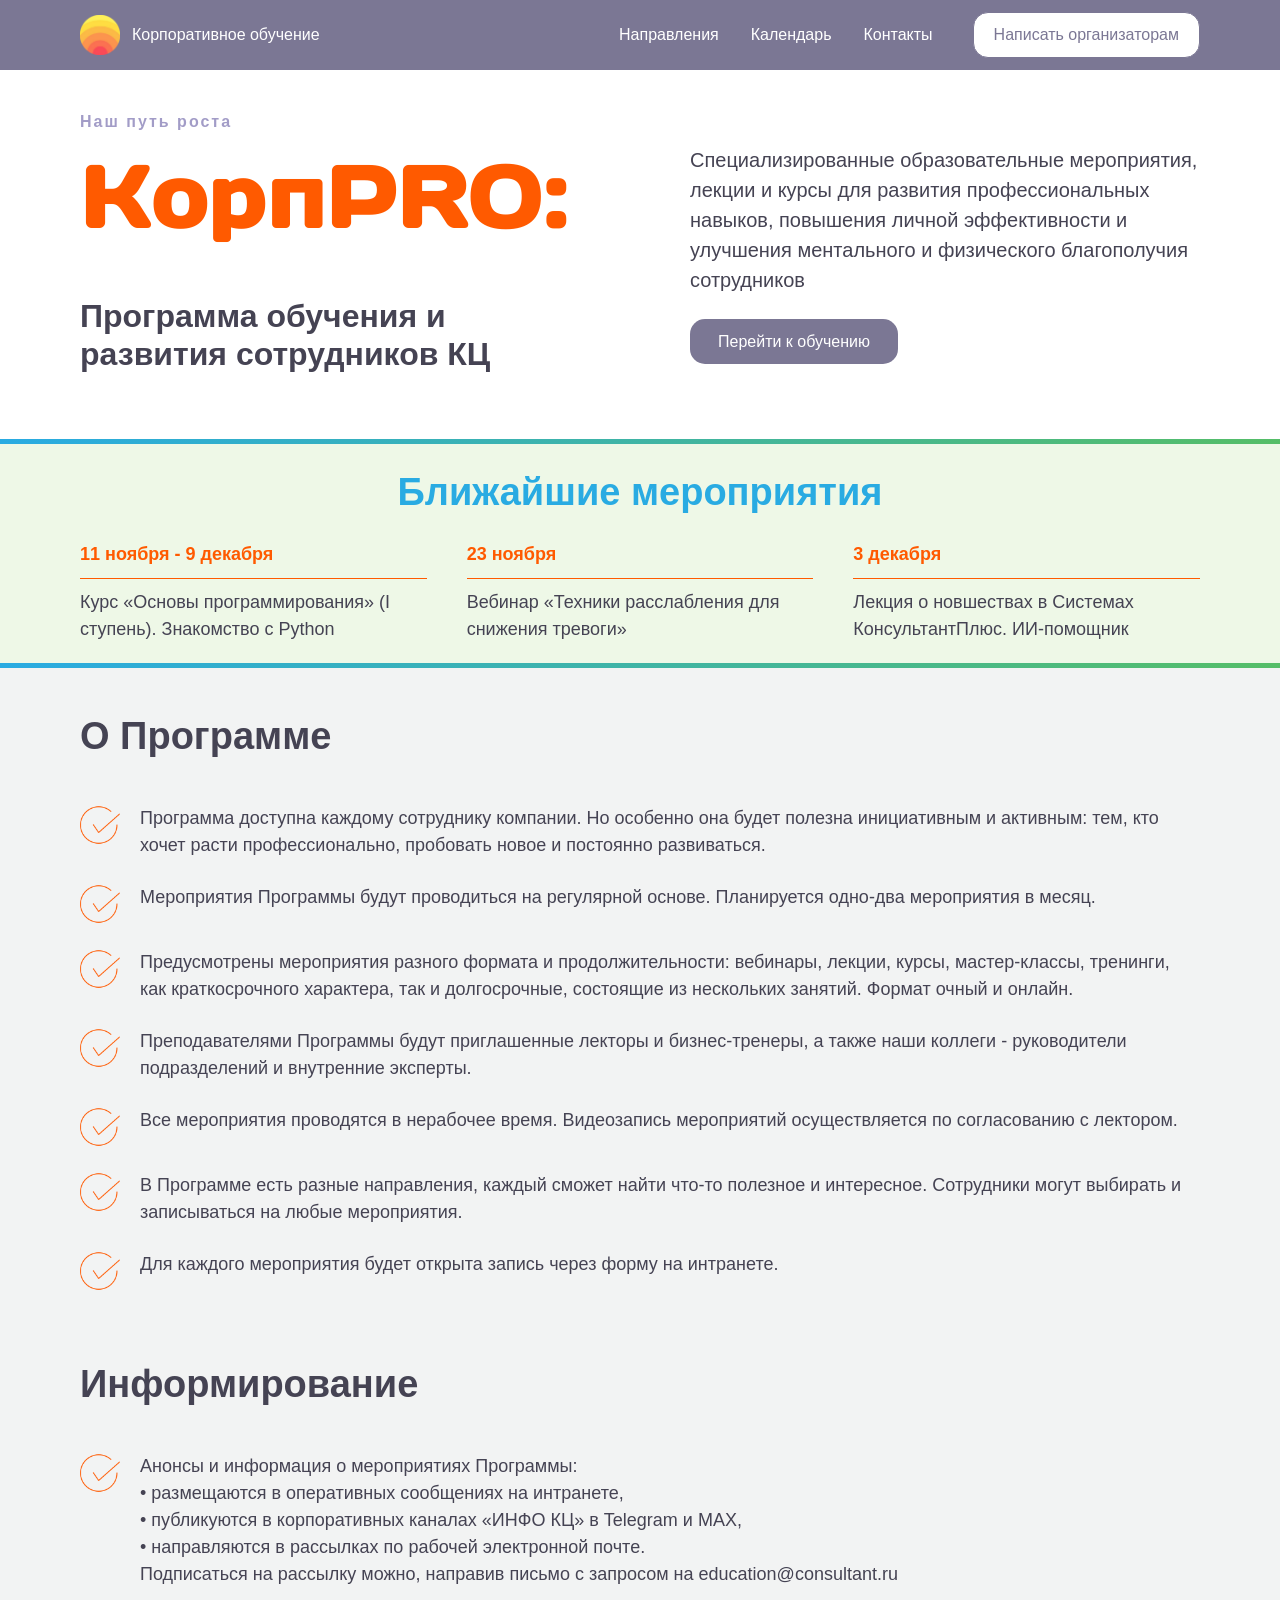
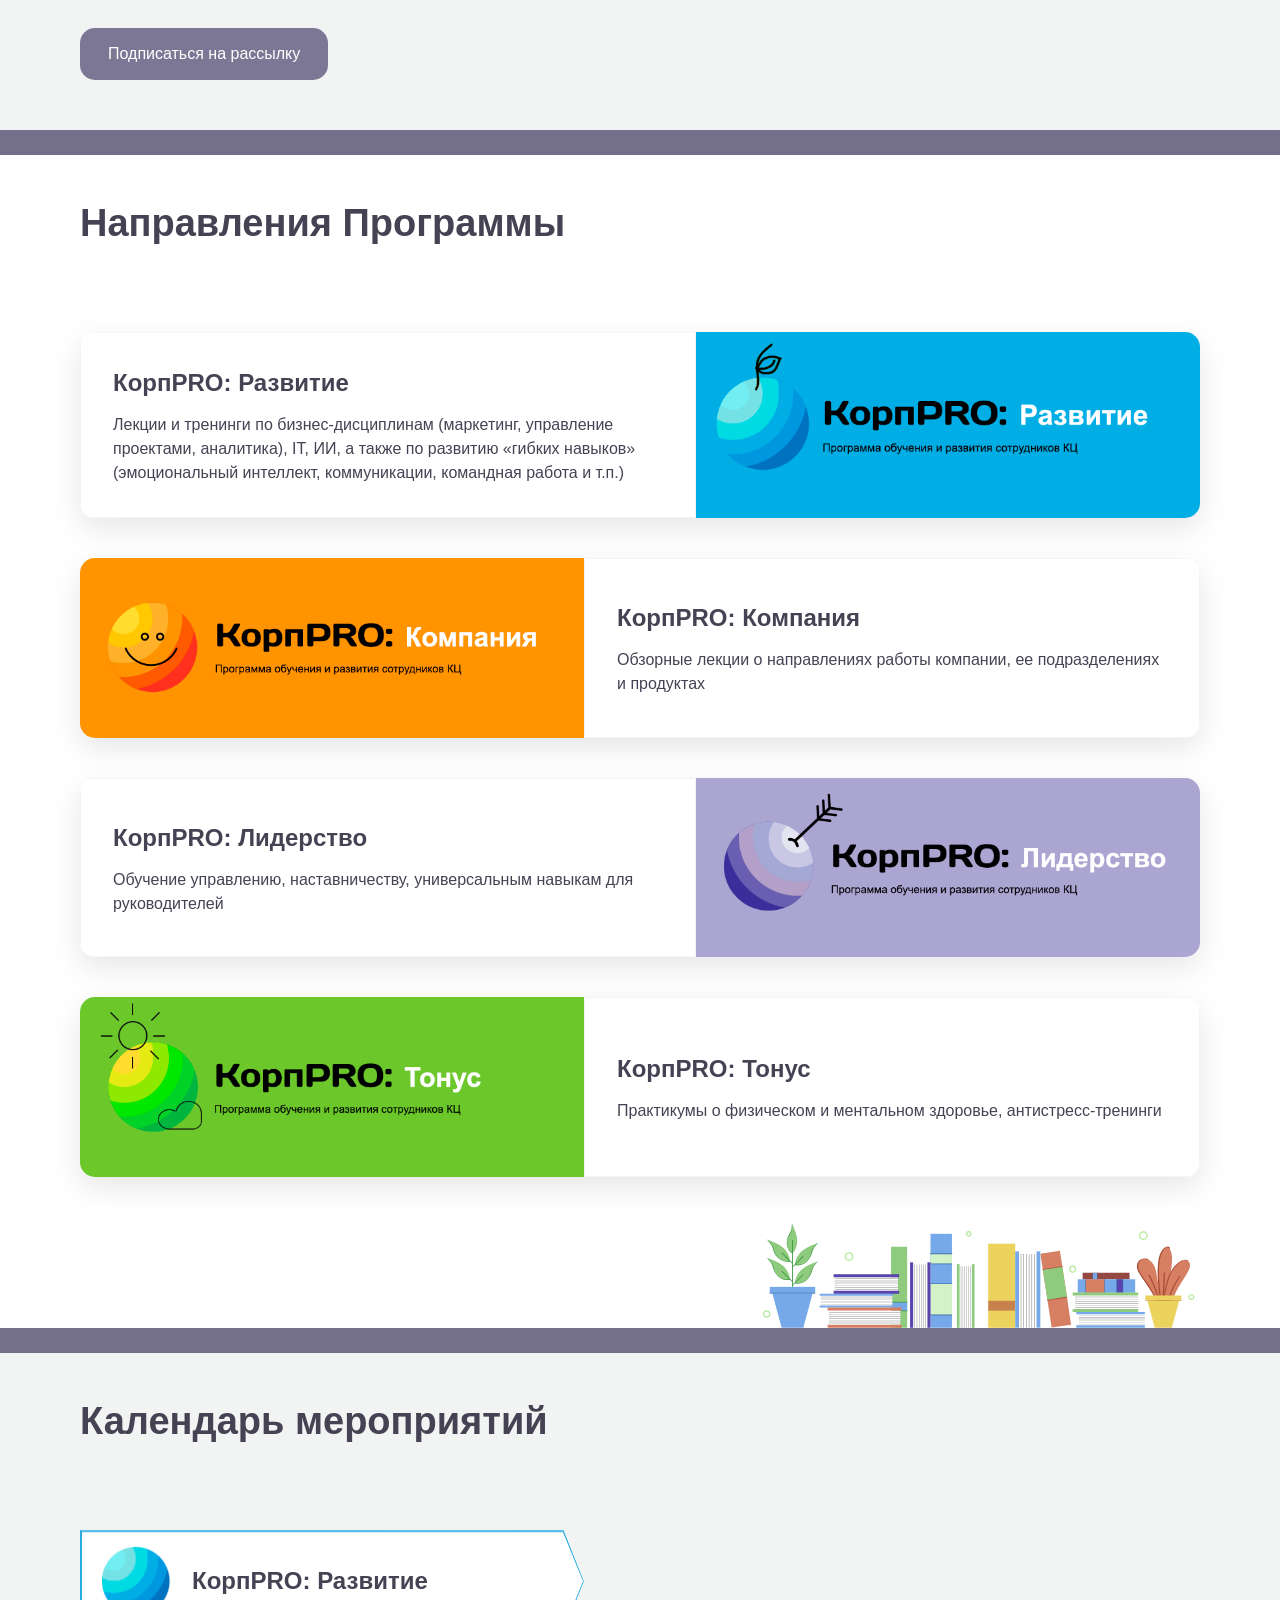
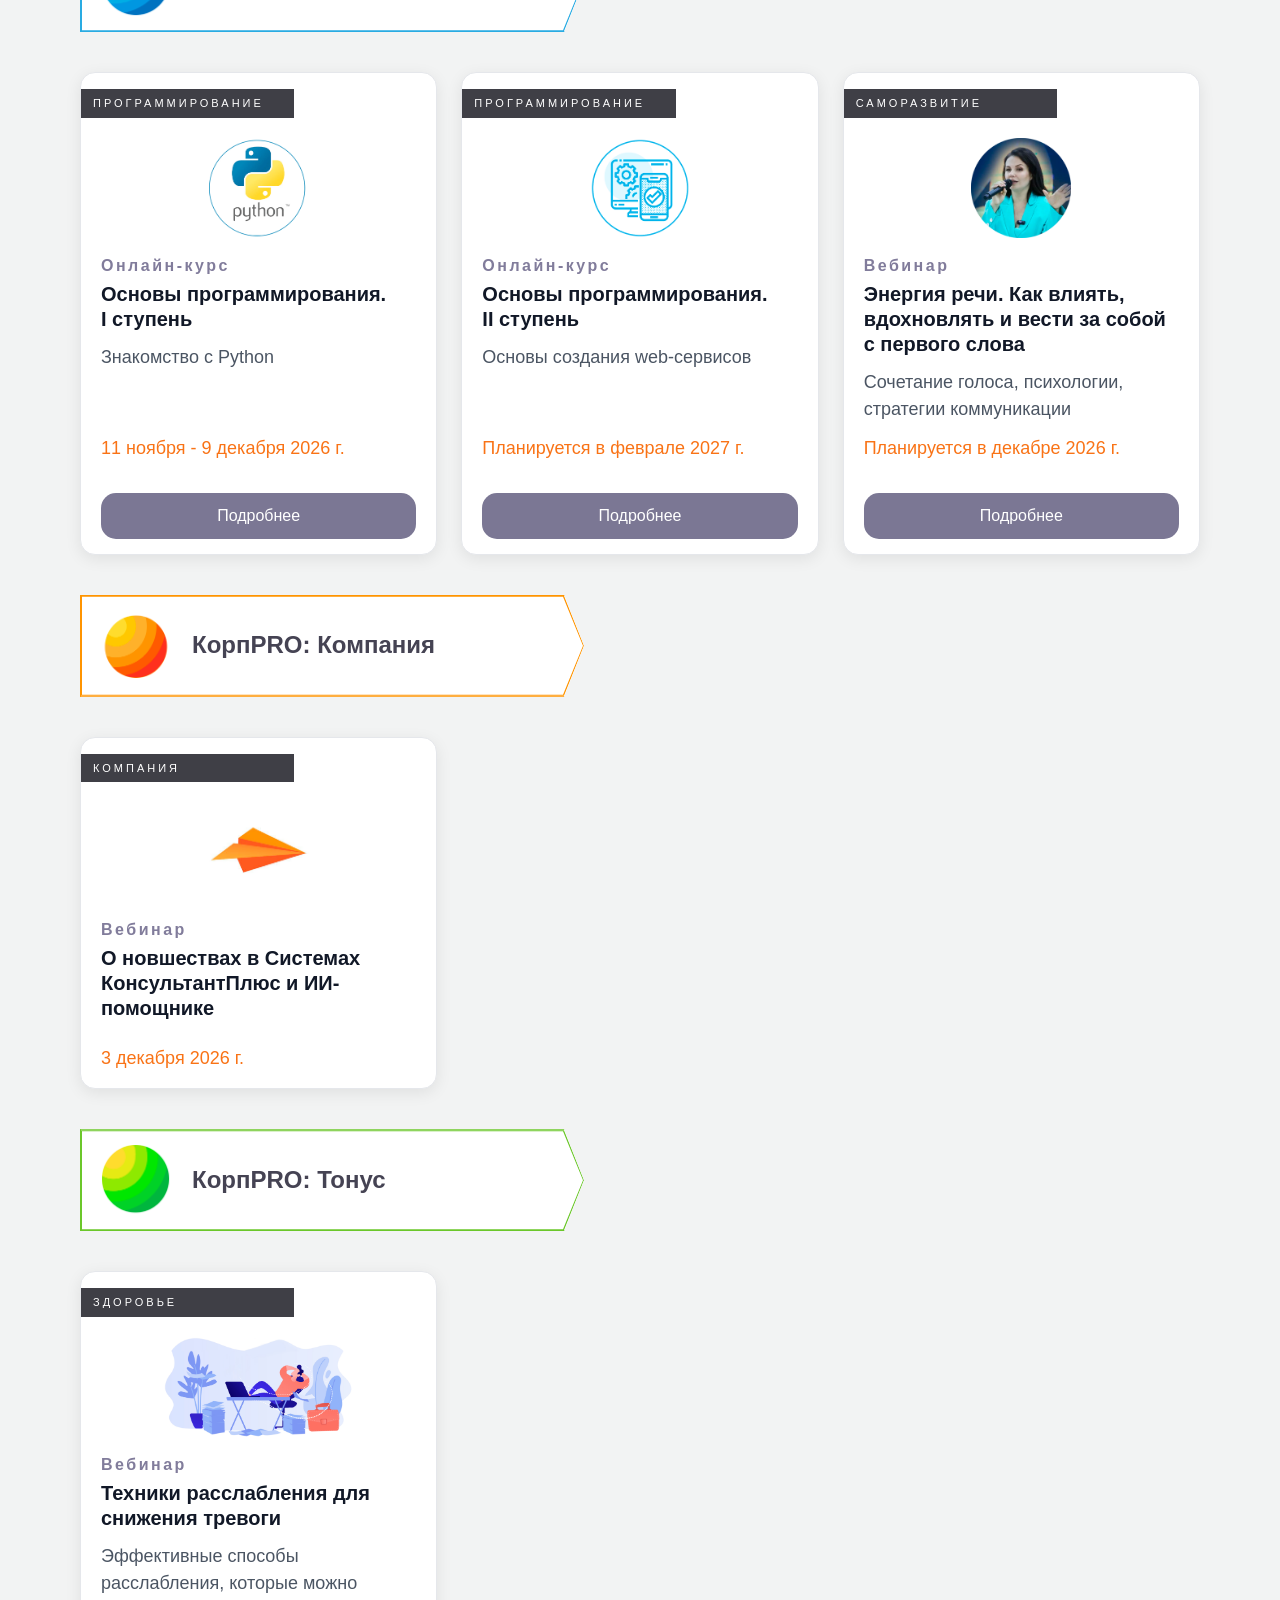
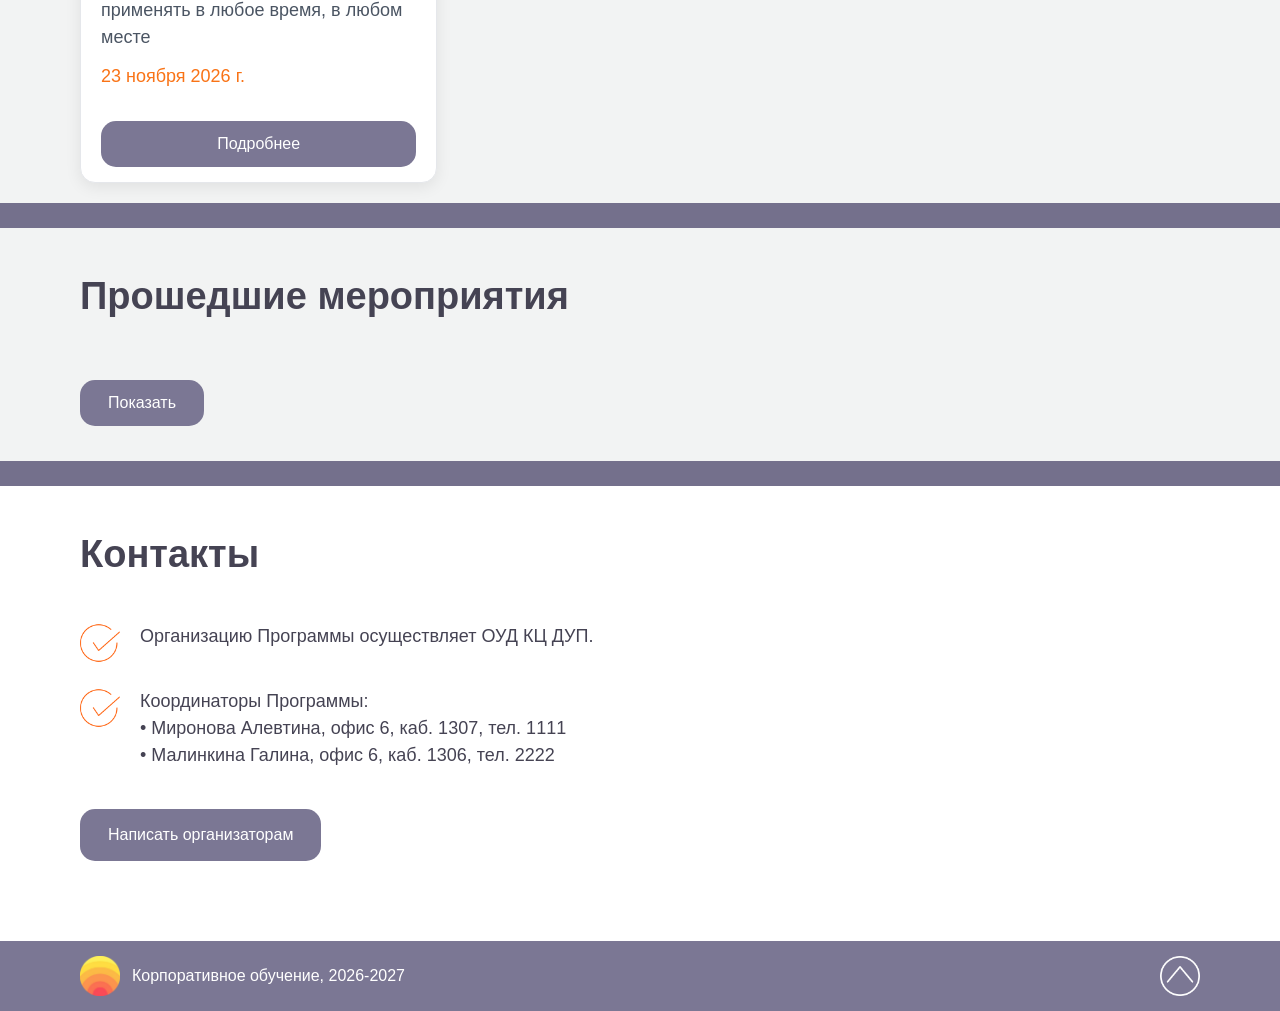
==== commit 0fd5e571: "Add files via upload" ====
--- a/index.html
+++ b/index.html
@@ -36,9 +36,7 @@
                 </div>
                 <div class="main__right">
                     <div class="hi4">
-                        <p>Программа доступна каждому сотруднику компании. 
-                        <br>Но особенно она будет полезна инициативным и активным: тем, кто хочет расти профессионально, пробовать новое и постоянно развиваться.
-                        <br>В Программе есть разные направления, каждый сможет найти что-то полезное и интересное.</p>
+                        <p>Cпециализированные образовательные мероприятия, лекции и курсы для развития профессиональных навыков, повышения личной эффективности и улучшения ментального и физического благополучия сотрудников</p>
                     </div>
                     <div class="hi5">
                         <a href="#vect" class="btn-primary">Перейти к обучению</a>
@@ -81,6 +79,14 @@
                 <div class="program__item-pic">
                     <img src="Pic/mark.png" alt="" class="logo__img">
                 </div>                    
+                <span class="program__text">Программа доступна каждому сотруднику компании. Но особенно она будет полезна инициативным и активным: тем, кто хочет расти профессионально, пробовать новое и постоянно развиваться.
+
+                </span>
+            </div>
+            <div class="program__item">
+                <div class="program__item-pic">
+                    <img src="Pic/mark.png" alt="" class="logo__img">
+                </div>                    
                 <span class="program__text">Мероприятия Программы будут проводиться на регулярной основе. Планируется одно-два мероприятия в месяц.</span>
             </div>
             <div class="program__item">
@@ -105,7 +111,14 @@
                 <div class="program__item-pic">
                     <img src="Pic/mark.png" alt="" class="logo__img">
                 </div>                    
-                <span class="program__text">Сотрудники могут выбирать и записываться на любые мероприятия. Для каждого мероприятия будет открыта запись через форму на интранете.</span>
+                <span class="program__text">В Программе есть разные направления, каждый сможет найти что-то полезное и интересное.
+                    Сотрудники могут выбирать и записываться на любые мероприятия.</span>
+            </div>
+            <div class="program__item">
+                <div class="program__item-pic">
+                    <img src="Pic/mark.png" alt="" class="logo__img">
+                </div>                    
+                <span class="program__text">Для каждого мероприятия будет открыта запись через форму на интранете.</span>
             </div>
                    
             <h2>Информирование</h2>
@@ -116,7 +129,7 @@
                 <div class="program__text">
                     <p>Анонсы и информация о мероприятиях Программы:</p>
                     <p>• размещаются в оперативных сообщениях на интранете,</p>
-                    <p>• публикуются в корпоративных каналах "ИНФО КЦ" в Telegram и MAX,</p> 
+                    <p>• публикуются в корпоративных каналах «ИНФО КЦ» в Telegram и MAX,</p> 
                     <p>• направляются в рассылках по рабочей электронной почте.</p>
                     <p>Подписаться на рассылку можно, направив письмо с запросом на education@consultant.ru</p>                    
                 </div>
@@ -226,8 +239,8 @@
                             <p><strong>Занятие 3.</strong> Коллекции и повторяющиеся действия. Учимся работать не с одним значением, а с наборами данных.</p>
                             <p><strong>Занятие 4.</strong> Функции: собираем программу из частей. Учимся делить программу на небольшие смысловые блоки.</p>   
                             <p><strong>Занятие 5.</strong> Собираем законченную программу и строим "карту местности". Объединяем изученные конструкции в одном небольшом проекте.</p>                                                    
-                            <p>Начало занятий — в 18:15.</p>
-                            <p>Длительность — 1 ч 45 мин., далее — ответы на вопросы.</p>
+                            <p>Начало занятий: в 18:15.</p>
+                            <p>Длительность: 1 ч 45 мин., далее — ответы на вопросы.</p>
                             <p><strong>ЗАПИСЬ ЛЕКЦИЙ НЕ ПРЕДУСМОТРЕНА!</strong></p>                            
                         </template>                   
                     </article>
@@ -254,7 +267,7 @@
                                 <li>связывать frontend и backend между собой;</li>
                                 <li>собирать всё это в один работающий веб-сервис.</li>
                             </ul>
-                            <p>Если первая ступень отвечает на вопрос <strong>"как устроена программа?"</strong>, то вторая — <strong>"как из программы получается веб-сервис?"</strong>.</p>
+                            <p>Если первая ступень отвечает на вопрос <strong>«как устроена программа?»</strong>, то вторая — <strong>«как из программы получается веб-сервис?»</strong>.</p>
                             <p><strong>ЗАПИСЬ ЛЕКЦИЙ НЕ ПРЕДУСМОТРЕНА!</strong></p>
                         </template>
                     </article>
@@ -273,8 +286,8 @@
                         <template class="card-modal-source">
                             <p>Узнаем, как голос, речь и собственное состояние влияют на качество коммуникации, доверие и восприятие собеседника.</p>
                             <p>Получим практические инструменты для более уверенного, понятного и убедительного взаимодействия с коллегами и руководством.</p>                            
-                            <p>Начало вебинара - в 18:15.</p>                            
-                            <p>Длительность - 90 мин.</p>                            
+                            <p>Начало вебинара: в 18:15.</p>                            
+                            <p>Длительность: 90 мин.</p>                            
                             <p><strong>ЗАПИСЬ МЕРОПРИЯТИЯ НЕ ПРЕДУСМОТРЕНА!</strong></p>                            
                         </template>
                     </article>
@@ -334,8 +347,8 @@
                                 <li>сканирование тела</li>
                                 <li>шоколадная медитация</li>
                             </ul>
-                            <p>Начало лекции — в 18:15.</p>
-                            <p>Длительность — 40 мин., далее — ответы на вопросы.</p>
+                            <p>Начало лекции: в 18:15.</p>
+                            <p>Длительность: 40 мин., далее — ответы на вопросы.</p>
                         </template>
                     </article>
                 </div>
@@ -470,4 +483,4 @@
 <script src="js/main.js" defer></script>
 
 </body>
-</html>
+</html>
--- a/styles.css
+++ b/styles.css
@@ -212,7 +212,8 @@
     line-height: 1.2;
 }
 .hi4 {    
-    font-size: 18px;    
+    font-size: 20px;    
+    letter-spacing: 1,5px;
     font-weight: 400;            
     padding-top: 35px;        
 }
@@ -302,8 +303,7 @@
 /* --- НАПРАВЛЕНИЯ --- */
 /* --- Карточки направлений --- */
 .vector__item {
-    background-color: #ffffff;
-    border: 1px solid #f5f5f5;
+    background-color: #ffffff;    
     border-radius: 15px;
     box-shadow: 0 10px 30px rgba(0, 0, 0, 0.1); /* Мягкая тень */
     overflow: hidden; /* Критически важно для обрезки углов картинки */
@@ -328,6 +328,7 @@
 .vector__item_side1 {
     padding: 32px;
     display: flex;
+    border: 1px solid #f5f5f5;    
     flex-direction: column;
     justify-content: center; /* Выравнивание текста по центру по вертикали */
 }
@@ -713,4 +714,4 @@
     .modal__content { grid-template-columns: 1fr; }
     .modal__image { width: 80px; height: 80px; }
     .modal__title { font-size: 20px; }
-}
+}
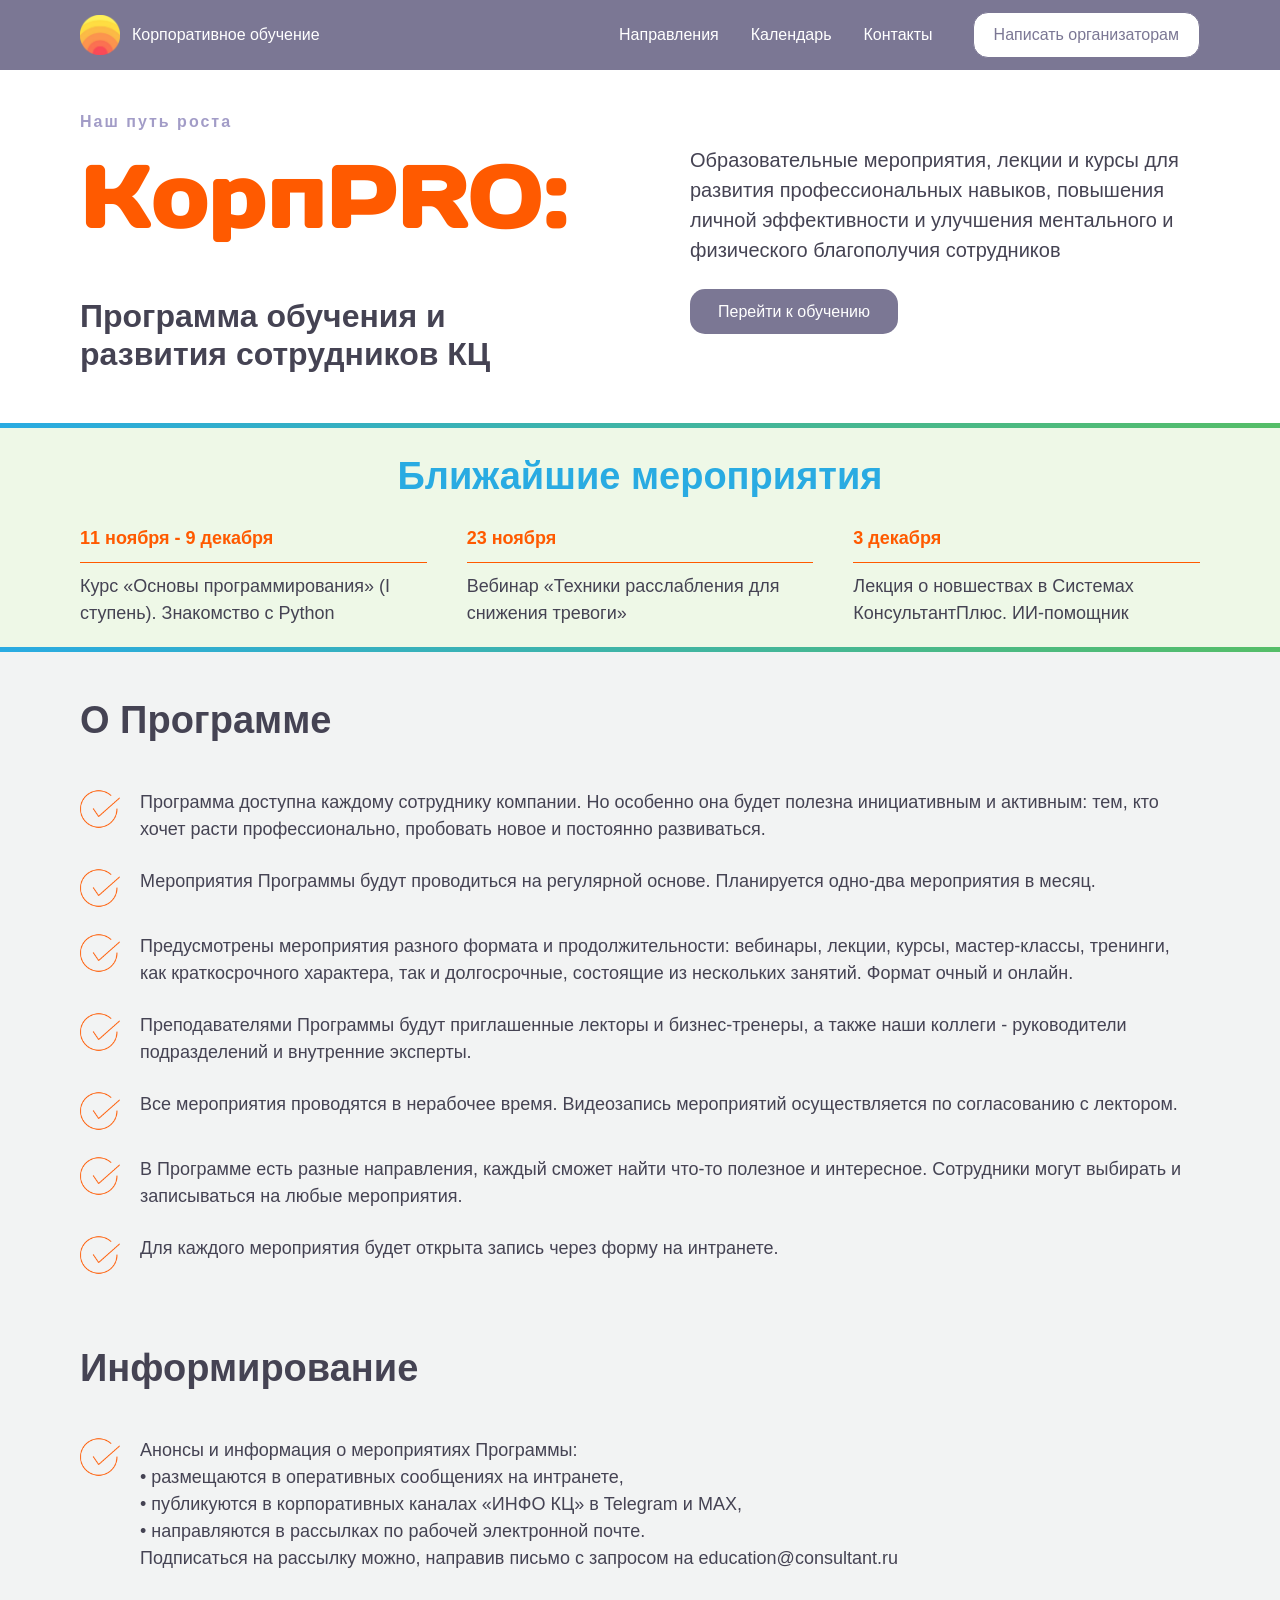
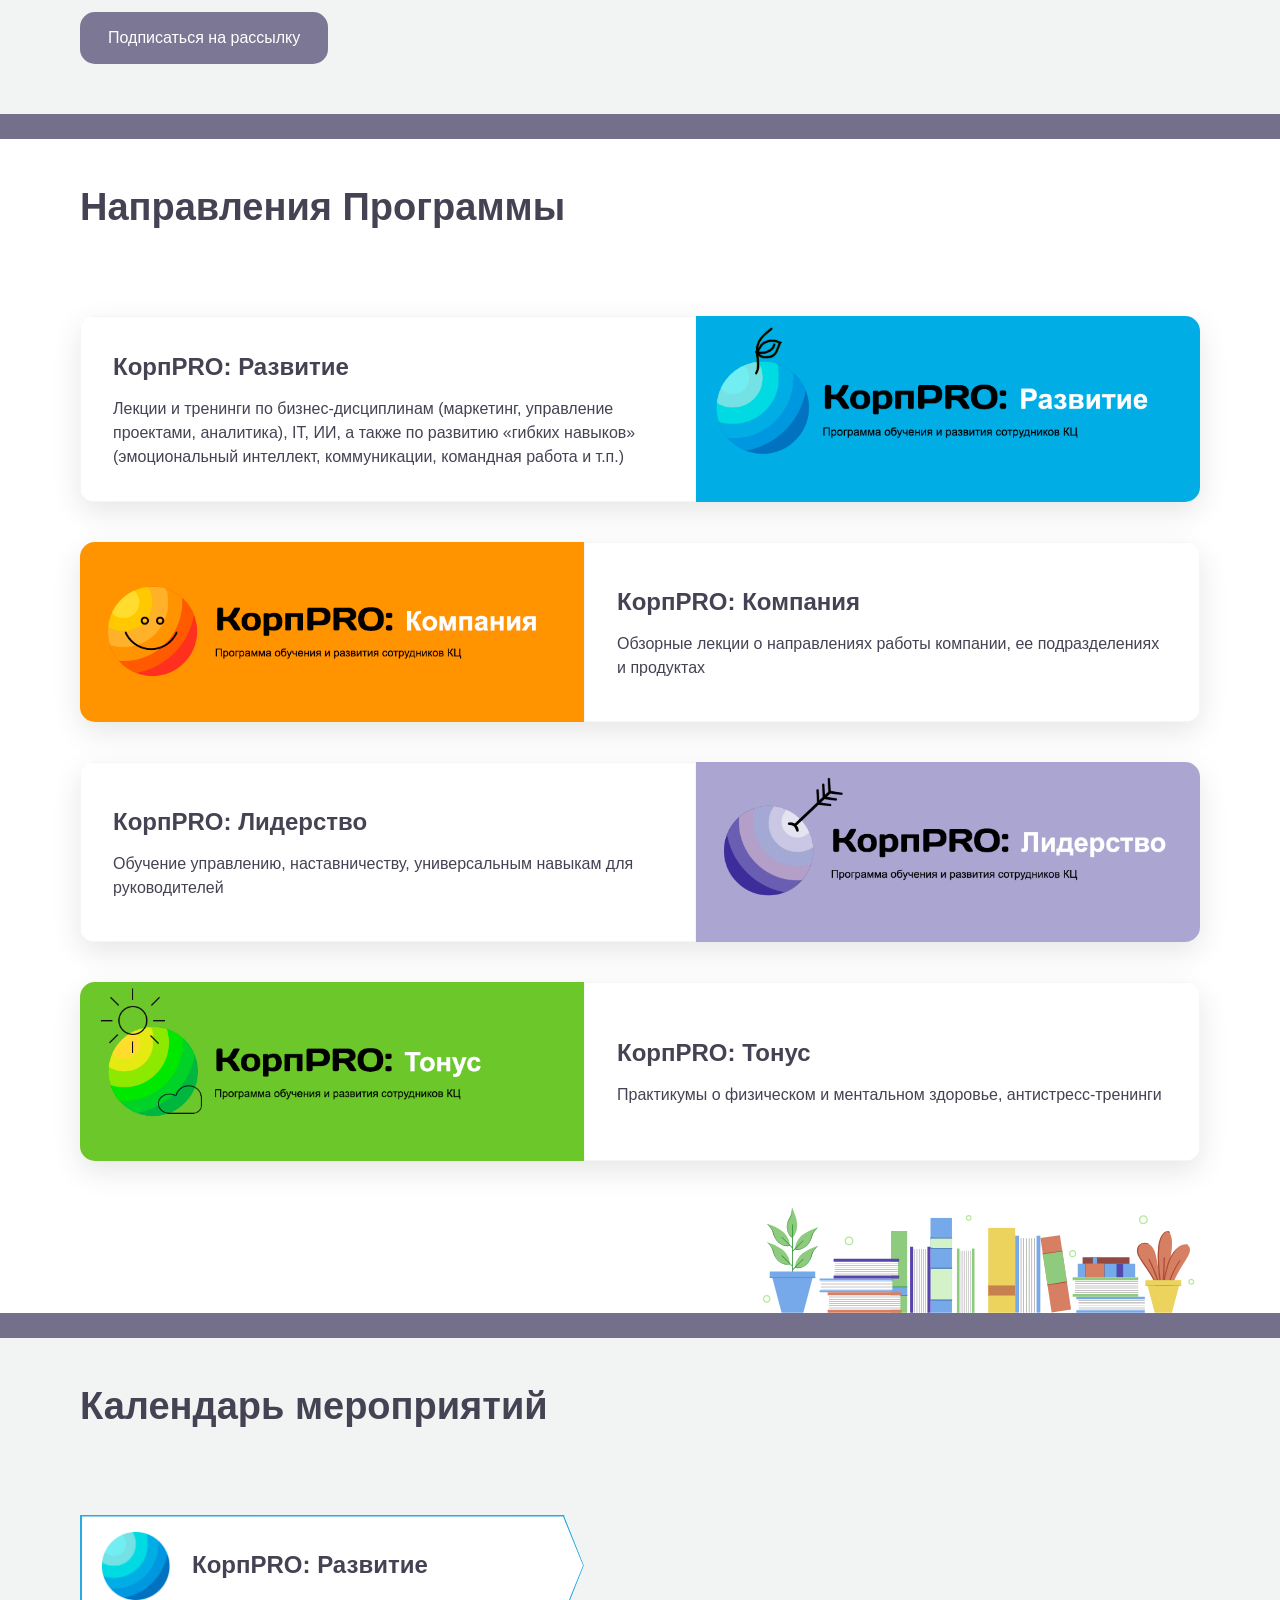
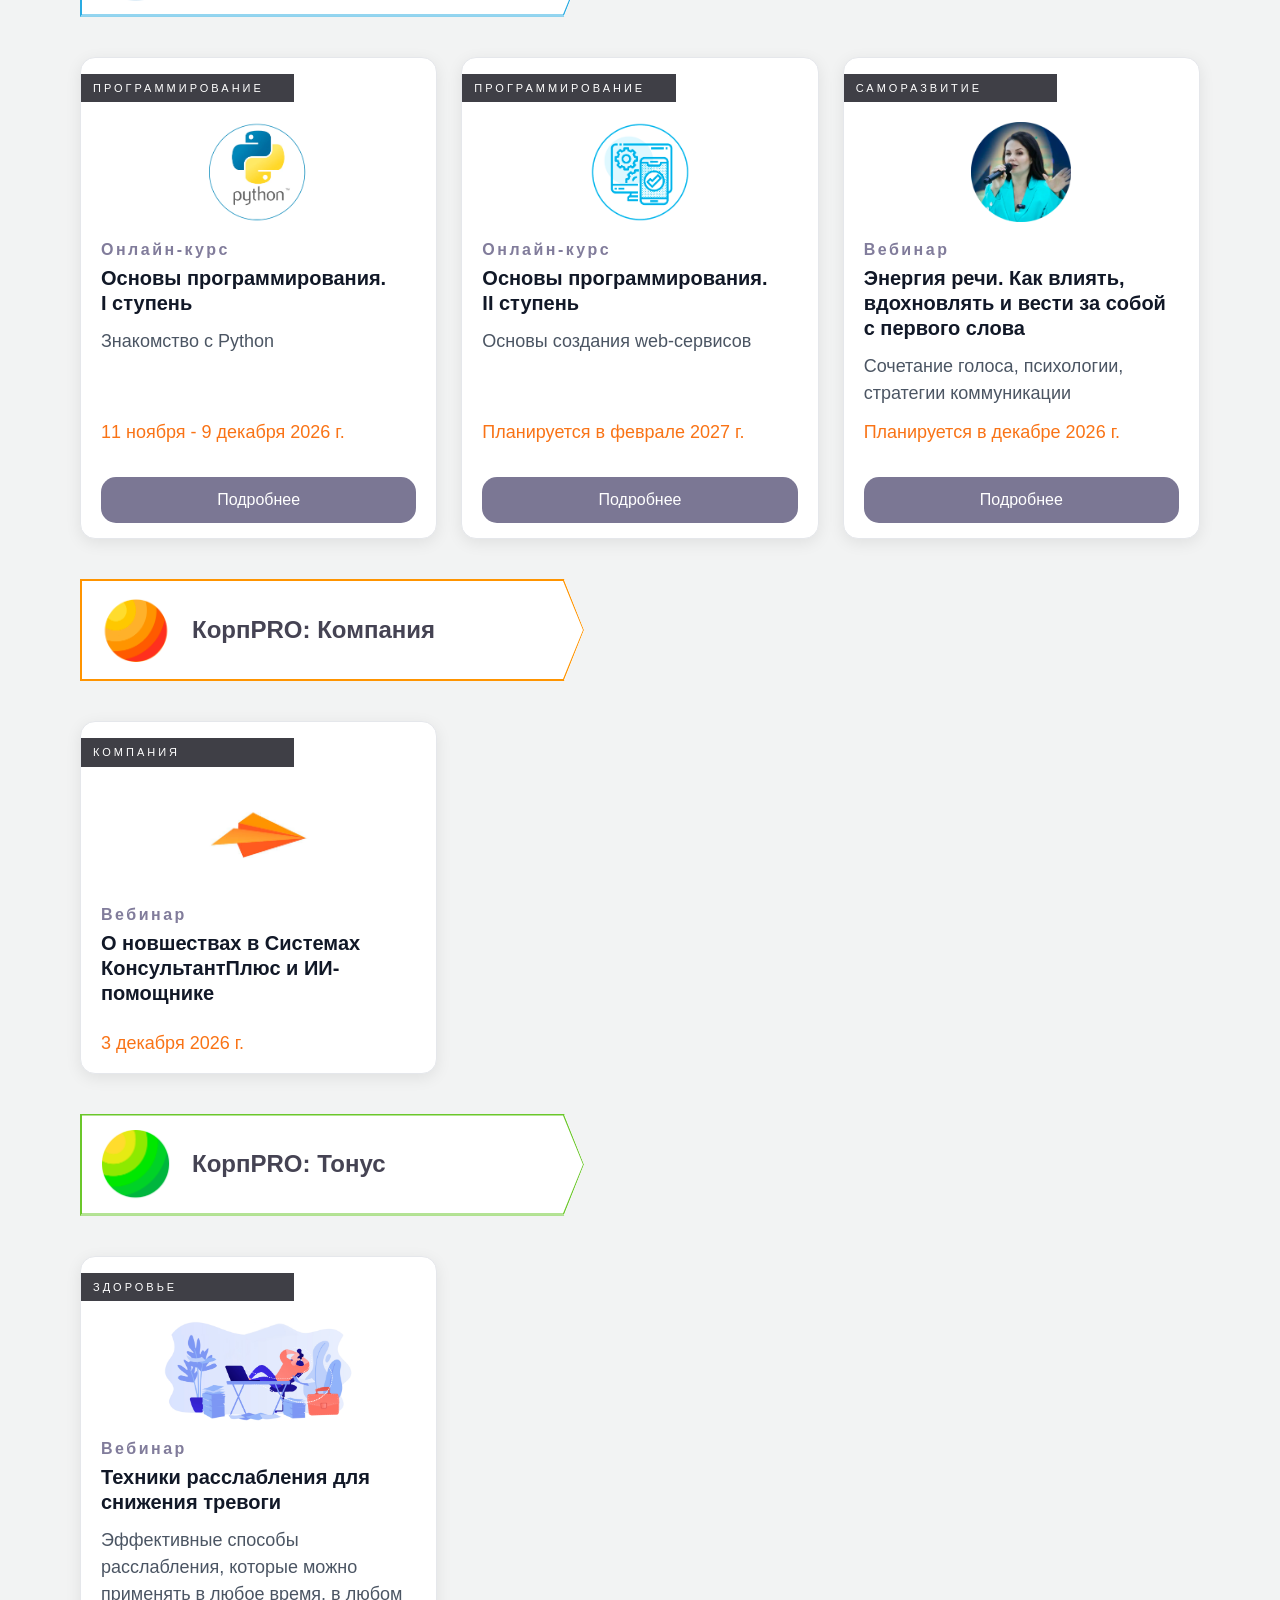
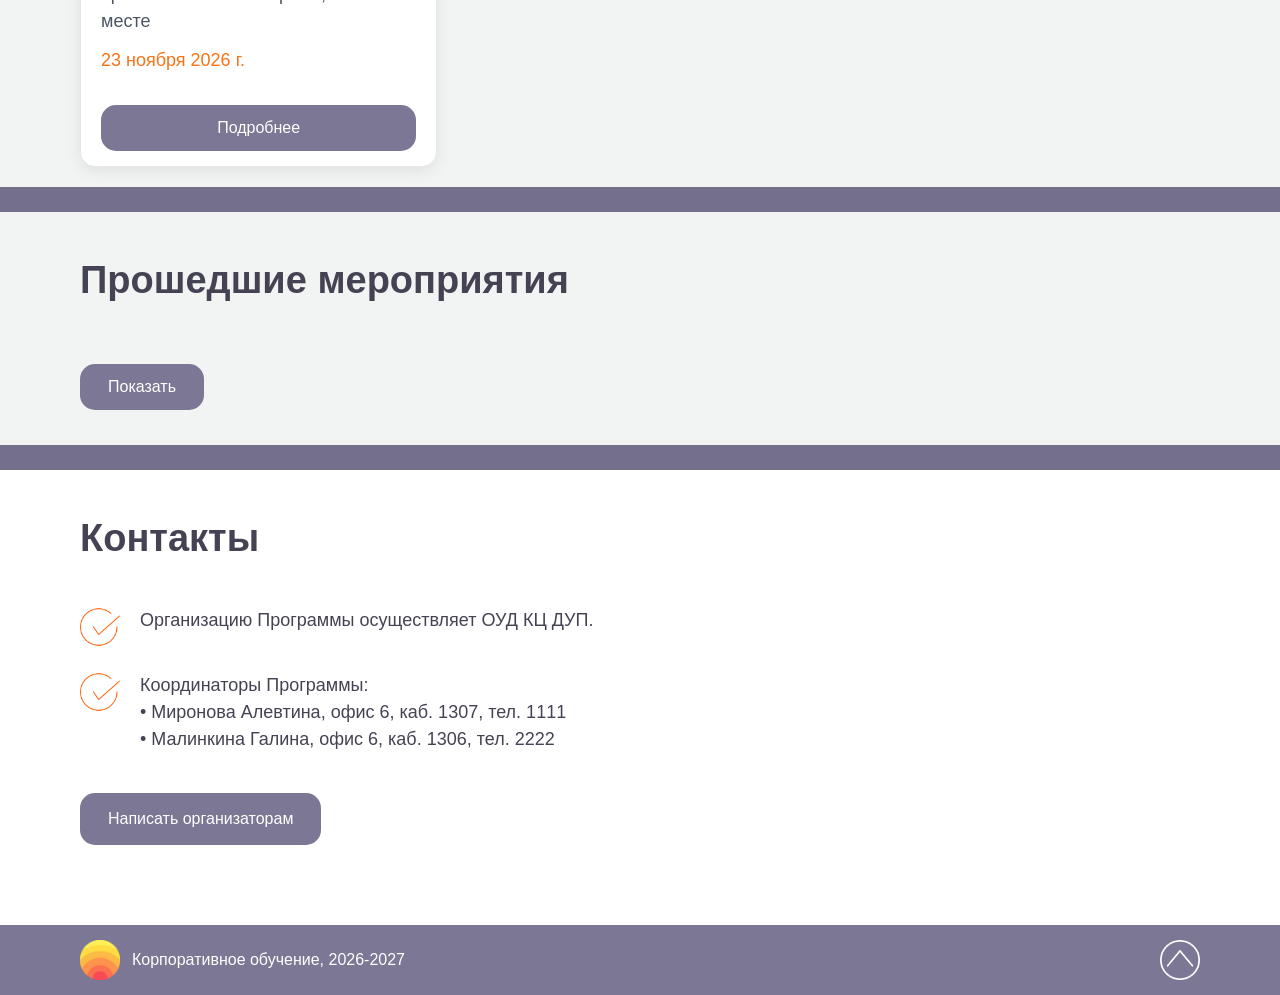
==== commit f3930c7c: "Update index.html" ====
--- a/index.html
+++ b/index.html
@@ -36,7 +36,7 @@
                 </div>
                 <div class="main__right">
                     <div class="hi4">
-                        <p>Cпециализированные образовательные мероприятия, лекции и курсы для развития профессиональных навыков, повышения личной эффективности и улучшения ментального и физического благополучия сотрудников</p>
+                        <p>Образовательные мероприятия, лекции и курсы для развития профессиональных навыков, повышения личной эффективности и улучшения ментального и физического благополучия сотрудников</p>
                     </div>
                     <div class="hi5">
                         <a href="#vect" class="btn-primary">Перейти к обучению</a>
@@ -483,4 +483,4 @@
 <script src="js/main.js" defer></script>
 
 </body>
-</html>+</html>
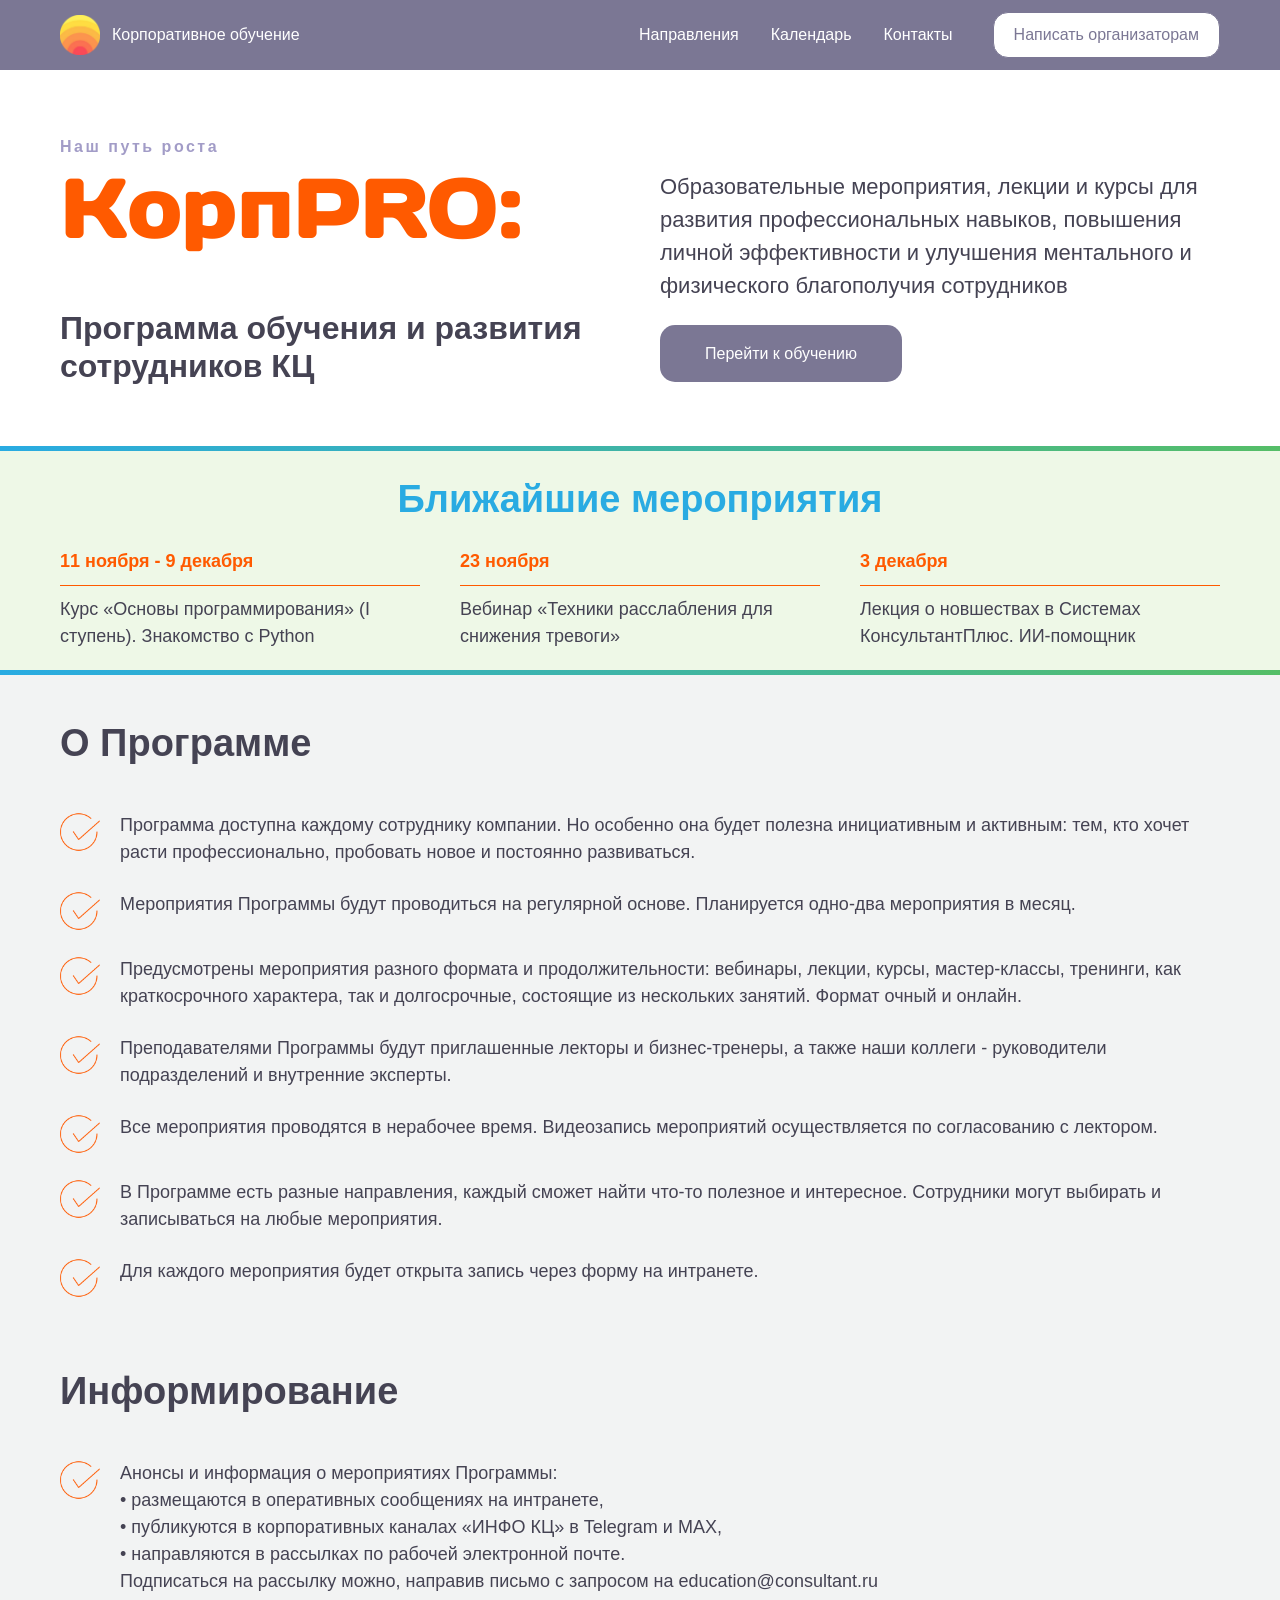
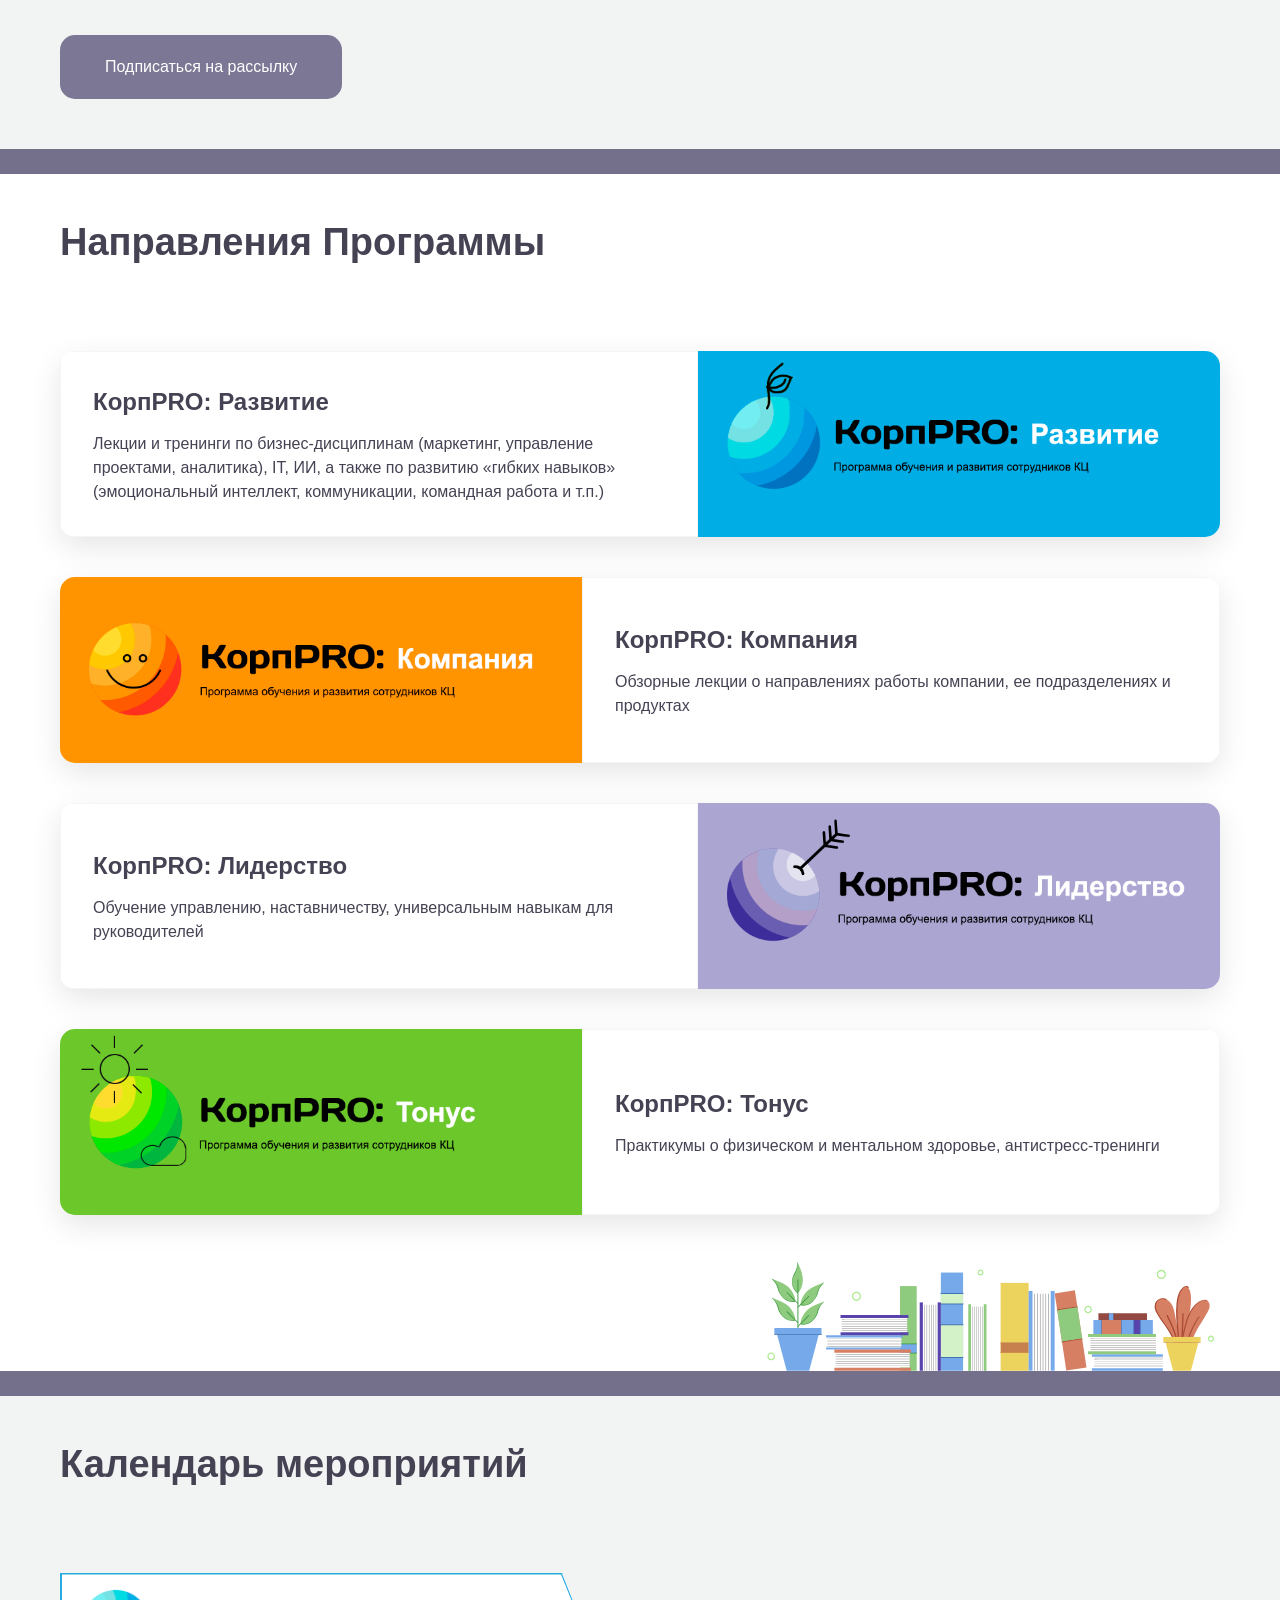
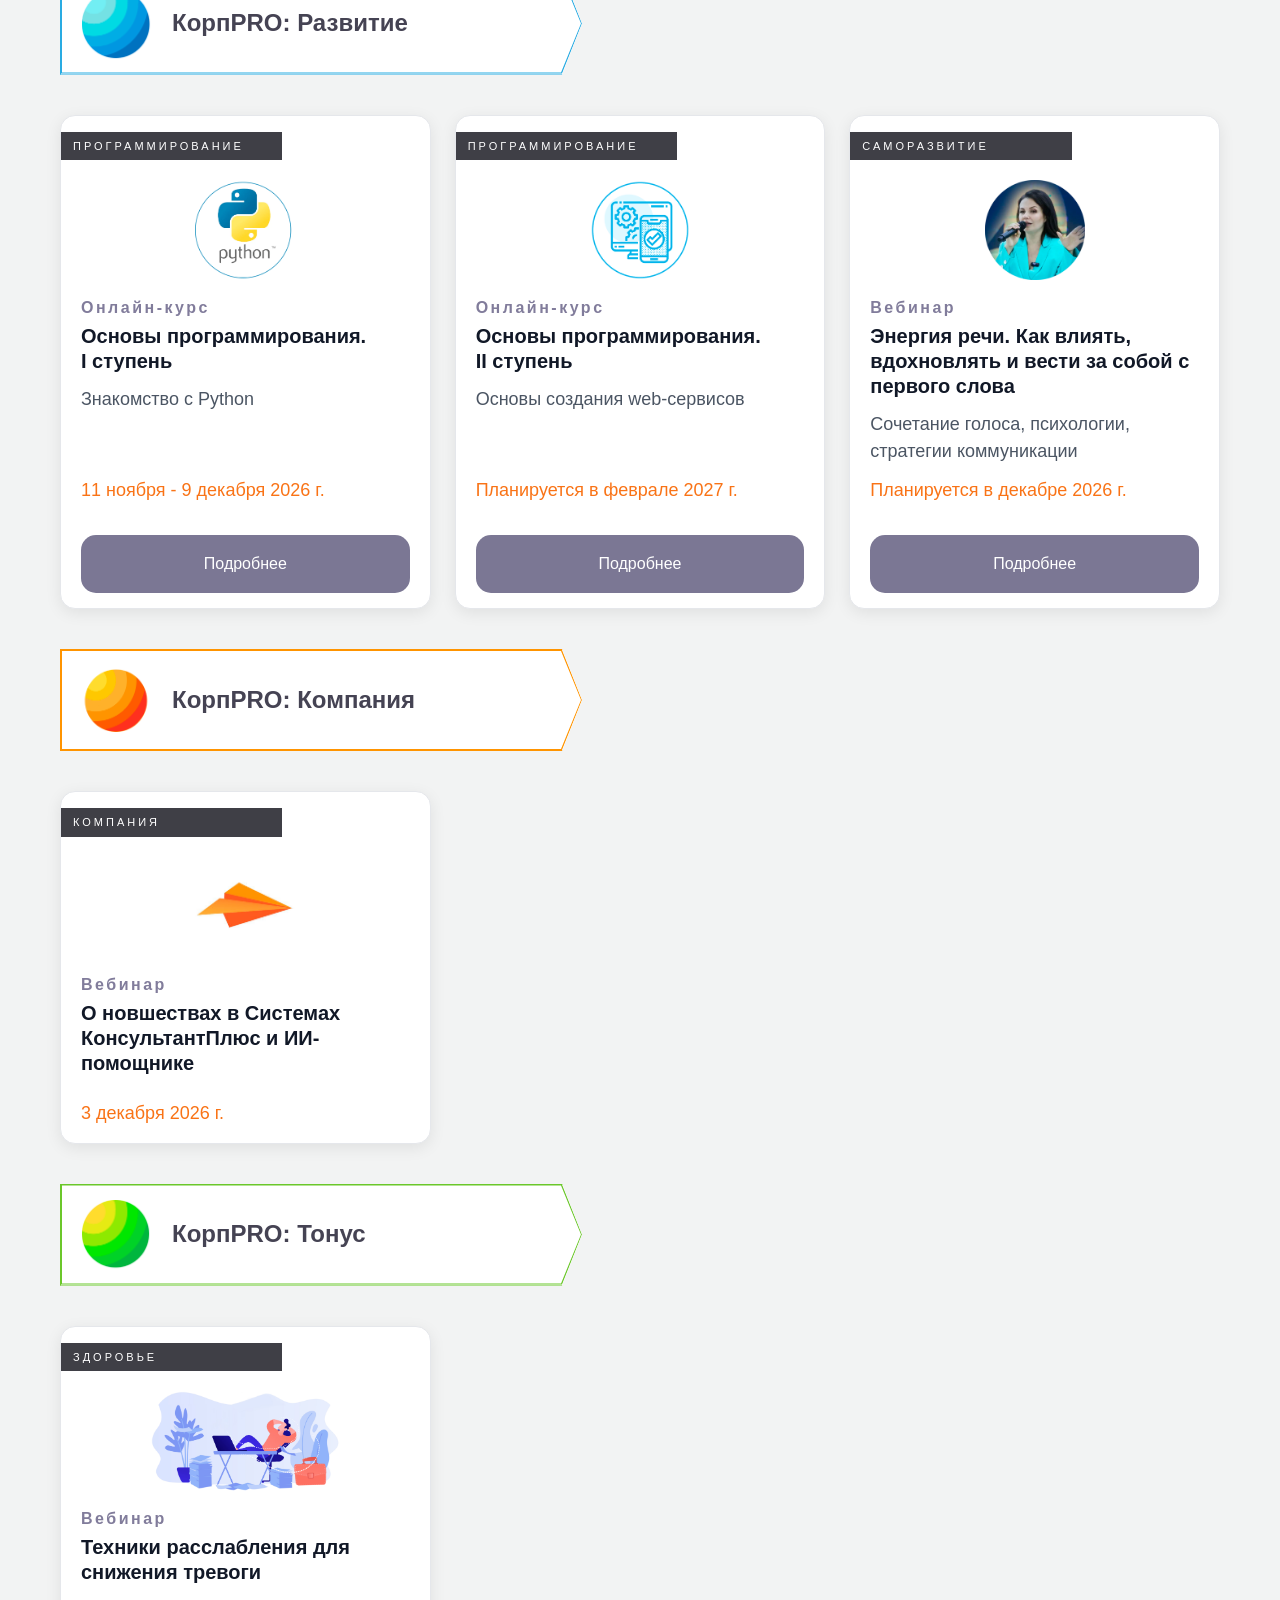
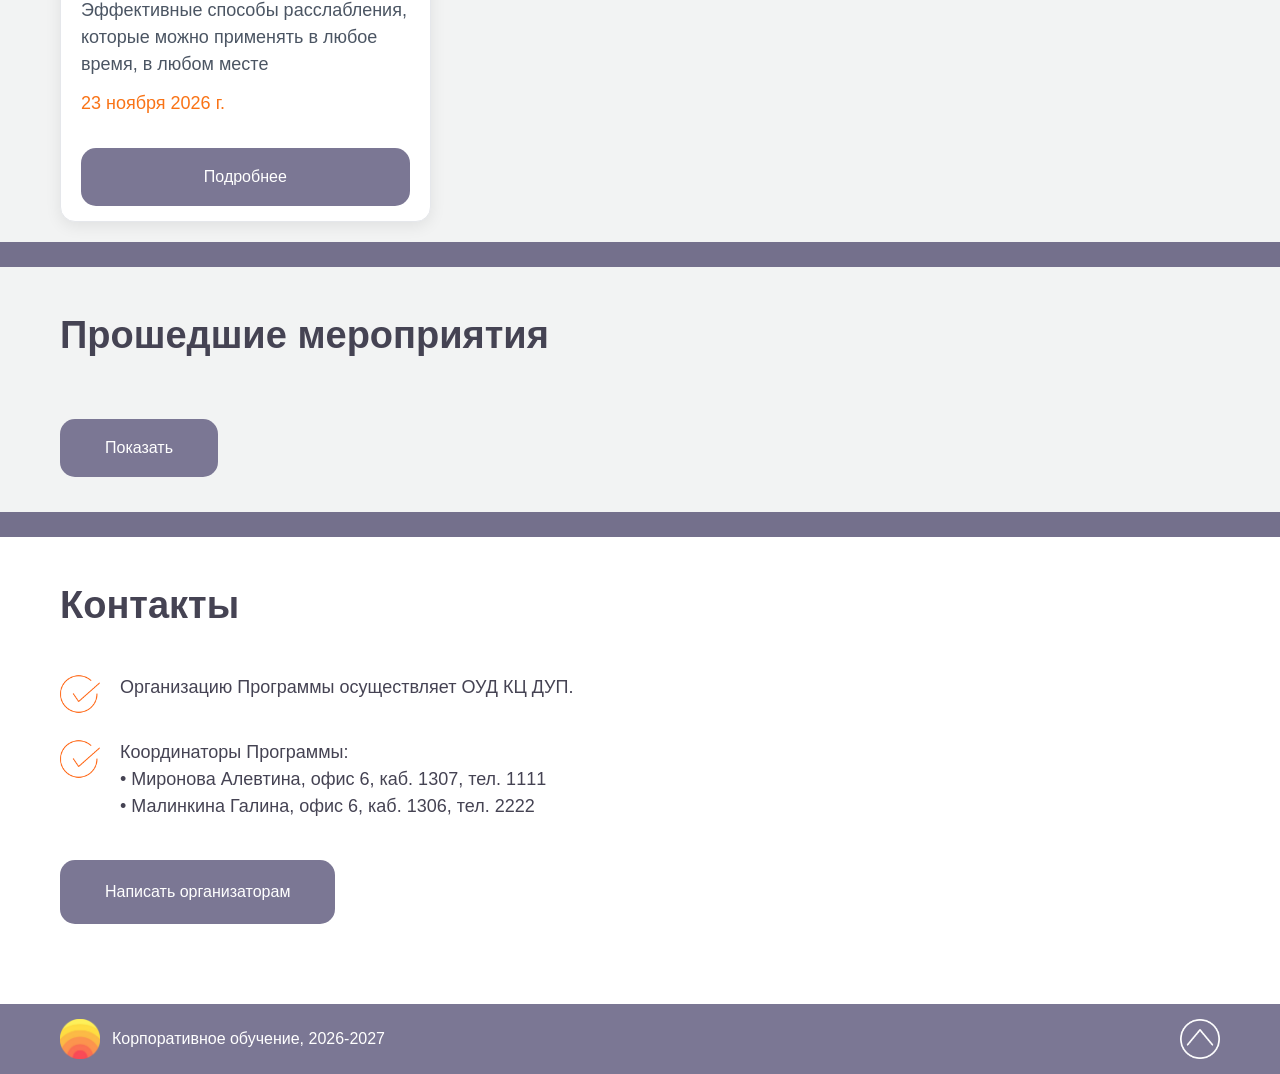
==== commit f557029a: "Add files via upload" ====
--- a/index.html
+++ b/index.html
@@ -8,7 +8,7 @@
 </head>
 <body id="top">
     <header class="header">
-        <div class="header__container">            
+        <div class="header__container container">            
             <a href="#top" class="header__logo_link"> 
                 <div class="header__logo"> 
                     <img src="Pic/logo_main.png" alt="" class="logo__img"> 
@@ -29,10 +29,10 @@
     <main class="main">
         <div class="container">
             <div class="main__content">
-                <div class="main__left">                    
-                        <p class="hi1">Наш путь роста</p>                    
-                        <p class="hi2">КорпPRO:</p>                    
-                        <h1 class="hi3">Программа обучения и развития сотрудников КЦ</h1>
+                <div class="main__left">       
+                    <div class="hi1">Наш путь роста</div>
+                    <div class="hi2">КорпPRO:</div>                                            
+                    <h1 class="hi3">Программа обучения и развития сотрудников КЦ</h1>
                 </div>
                 <div class="main__right">
                     <div class="hi4">
@@ -469,7 +469,7 @@
     </main>    
 
     <footer class="footer">
-        <div class="footer__container">             
+        <div class="footer__container container">
             <div class="header__logo"> 
                 <img src="Pic/logo_main.png" alt="" class="logo__img"> 
                 <span class="logo__text">Корпоративное обучение, 2026-2027</span> 
@@ -483,4 +483,4 @@
 <script src="js/main.js" defer></script>
 
 </body>
-</html>
+</html>
--- a/styles.css
+++ b/styles.css
@@ -10,13 +10,13 @@
     scroll-padding-top: 80px; /* МАГИЯ: отступ сверху при скролле к якорям */
 }
 body {
-    font-family: Roboto, sans-serif, -apple-system, BlinkMacSystemFont, 'Segoe UI';    
+    font-family: Roboto, 'Segoe UI', sans-serif, -apple-system, BlinkMacSystemFont;    
     font-size: 16px;
     line-height: 1.5;
     color: #454353;
 }
 .container {
-    max-width: 1160px;
+    max-width: 1200px;
     margin: 0 auto;
     padding: 0 20px;
     height: 100%;    
@@ -32,16 +32,17 @@
     height: 25px;
     background-color: #74708c;
 }
-a { 
+a {     
     text-decoration: none; 
-    color: inherit; /* Это тоже очень полезно, чтобы ссылки не становились синими */ 
+    color: inherit; /* чтобы ссылки не становились синими */ 
 }
 /* --- Кнопка стандартная --- */
 .btn-primary {
+    font-family: Roboto, 'Segoe UI', sans-serif, -apple-system, BlinkMacSystemFont;
     background-color: #7b7794;
     color: #ffffff;
     border: none;
-    padding: 14px 28px;
+    padding: 20px 45px;
     font-size: 16px;
     font-weight: 500;
     border-radius: 15px;
@@ -73,11 +74,7 @@
     z-index: 1000;
 }
 
-.header__container { 
-    max-width: 1160px; 
-    margin: 0 auto; 
-    padding: 0 20px; 
-    height: 100%; 
+.header__container {     
     display: flex; 
     align-items: center; 
     justify-content: space-between; 
@@ -172,53 +169,58 @@
 /* --- Обложка --- */
 .main__content { 
     display: grid; 
-    grid-template-columns: 1fr 1fr;
-    gap: 100px; 
+    grid-template-columns: 1fr 1fr;    
+    gap: 40px;
     align-items: start; /* чтобы блоки не растягивались по высоте */ 
     margin-bottom: 50px;
 }
 
 .main__left { 
     display: grid; 
-    grid-template-rows: auto auto auto; /* Три строки для трех блоков */ 
+    grid-template-rows: auto auto auto; /* Три строки для трех блоков */     
 }
 
 .main__right { 
     display: grid;     
     grid-template-rows: auto auto;
-    align-self: start; /* Прижимаем к верху его ячейки */     
+    align-self: start; /* Прижимаем к верху его ячейки */       
 }
 
 /* --- Тексты в Обложке --- */
 .hi1 {
+    font-family: Segoe UI, sans-serif;
     font-size: 16px;
     font-weight: 600;
-    letter-spacing: 2px;    
+    letter-spacing: 2.5px;    
     color: rgb(162, 156, 199);
+    margin-top: 25px;    
 }
 .hi2 {
     font-family: 'DayOne'; 
-    font-size: 85px;
+    font-size: 80px;
     font-weight: 700;
     letter-spacing: 2.5px;
     color: rgb(255, 90, 0);
-}
-.hi2 {    
-    margin-bottom: 35px;
-}
+    margin-top: -10px;
+    margin-bottom: 40px;
+}  
+
 .hi3 {    
+    font-family: Segoe UI, sans-serif;
     font-size: 32px;
-    font-weight: 600;             
+    font-weight: 700;             
     line-height: 1.2;
 }
 .hi4 {    
-    font-size: 20px;    
+    font-family: Segoe UI, sans-serif;
+    font-size: 22px;    
     letter-spacing: 1,5px;
-    font-weight: 400;            
-    padding-top: 35px;        
+    font-weight: 100;            
+    padding-top: 60px;
+    margin-bottom: 10px;        
 }
 .hi5 {
-    margin: 35px 0;
+    margin: 30px 0;
 }
 
 
@@ -543,17 +545,12 @@
     background-color: #7b7794;        
 }
 
-.footer__container { 
-    max-width: 1160px; 
-    margin: 0 auto; 
-    padding: 0 20px; 
-    height: 100%; 
+.footer__container {                 
     display: flex; 
     align-items: center; 
     justify-content: space-between; 
 }
-
-
+ 
 
 /* ───────── Модальное окно ───────── */
 .modal {
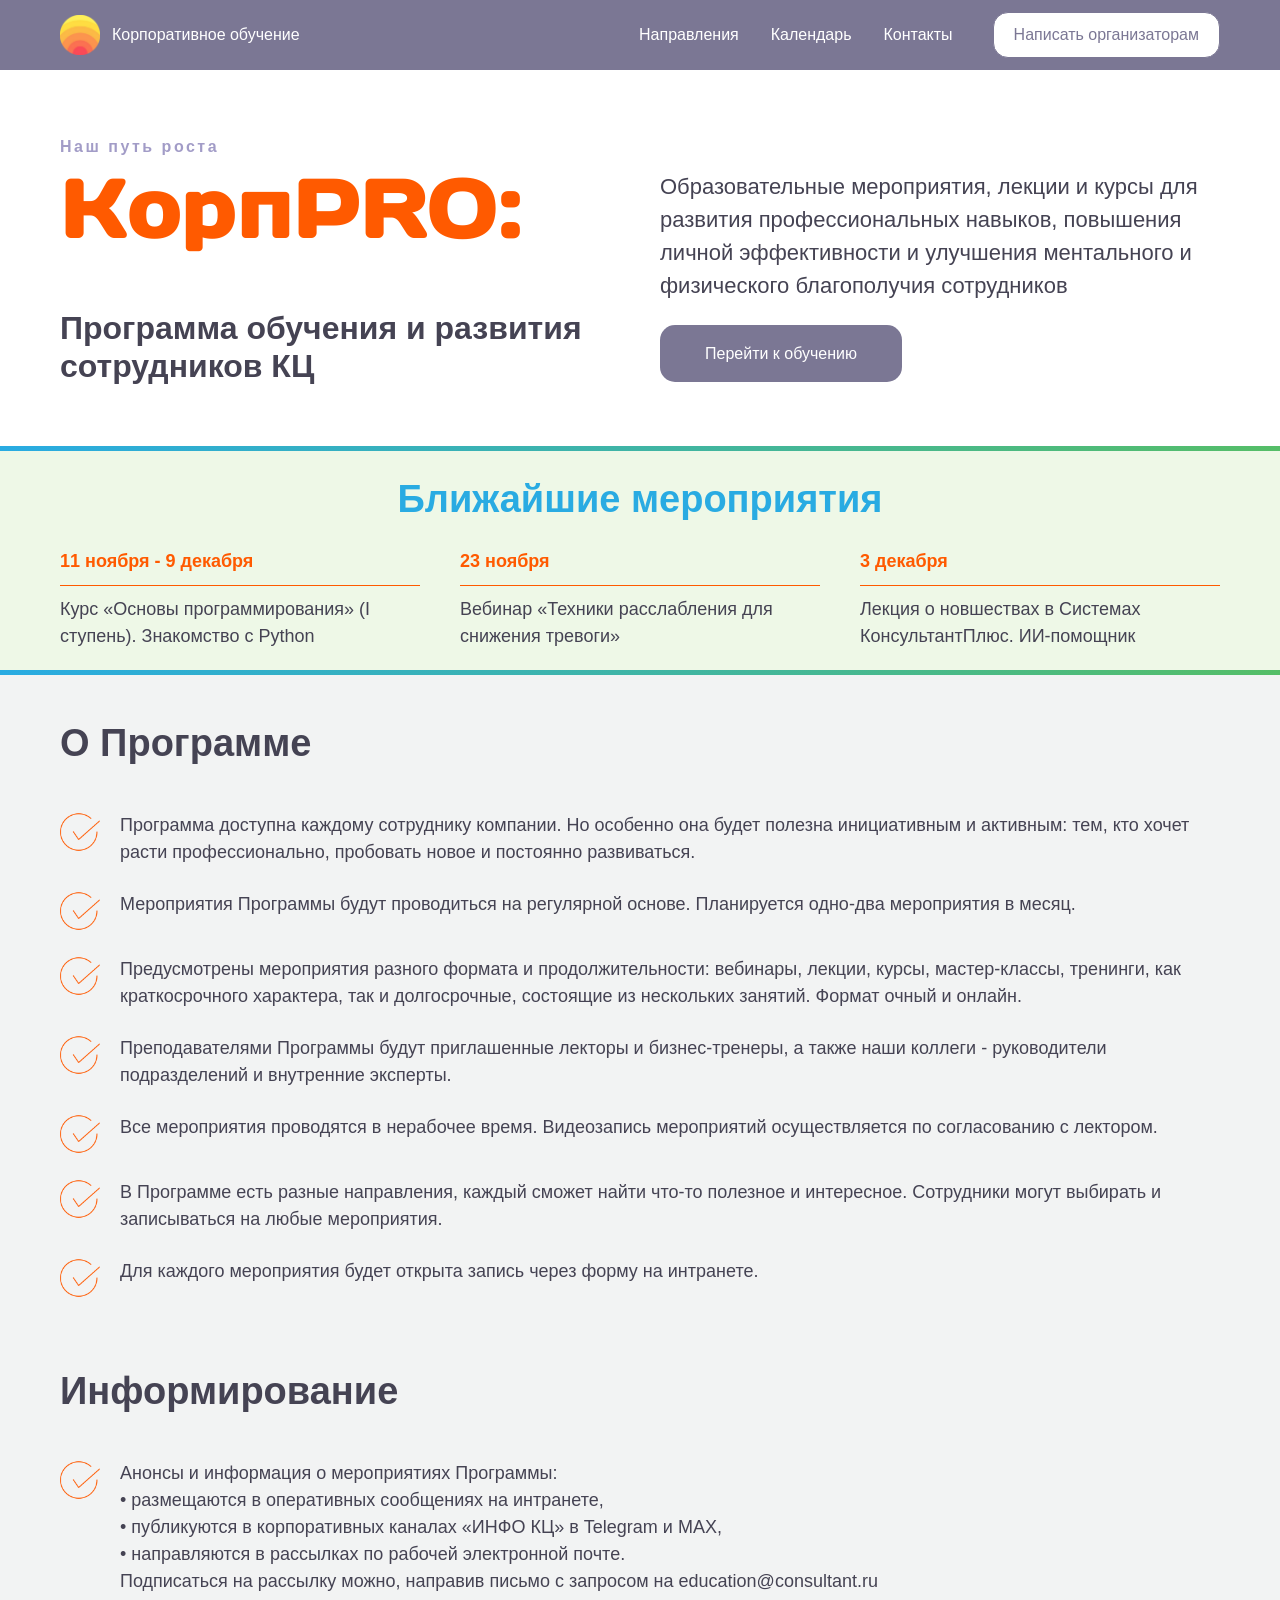
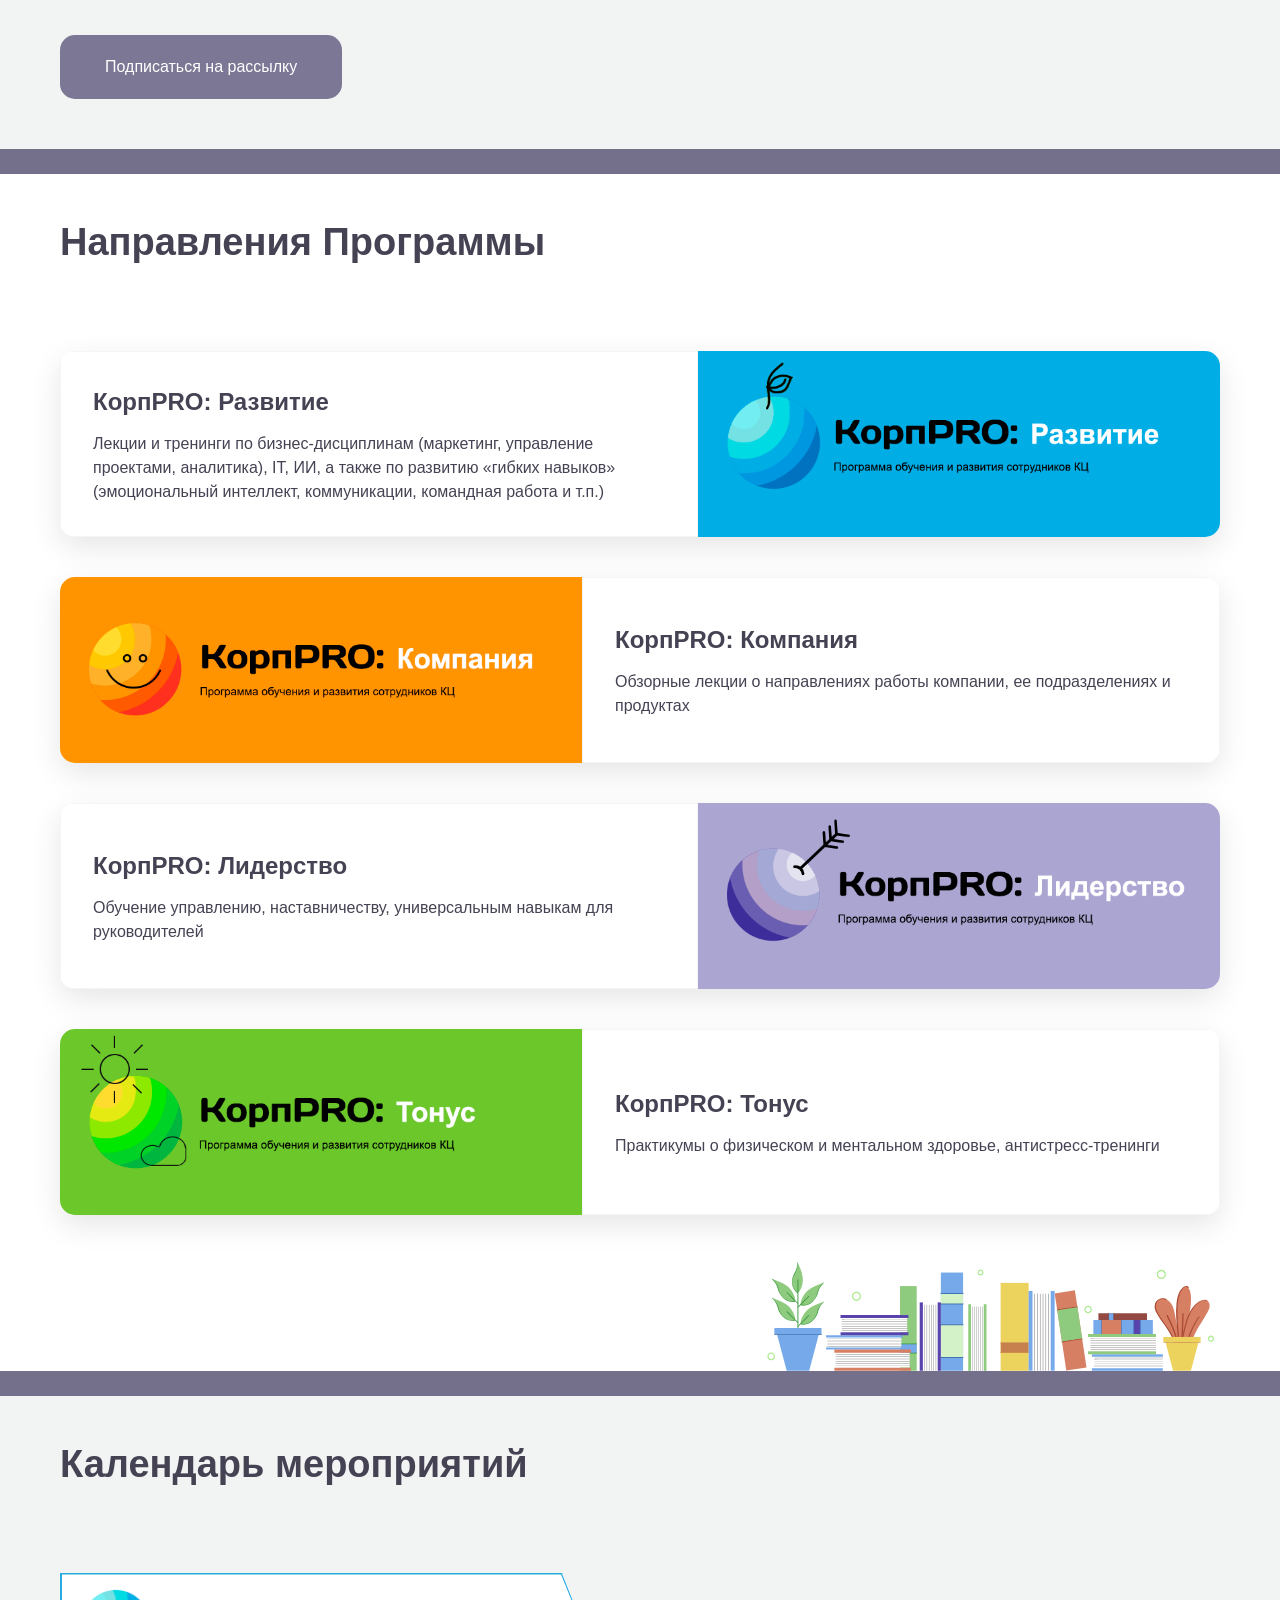
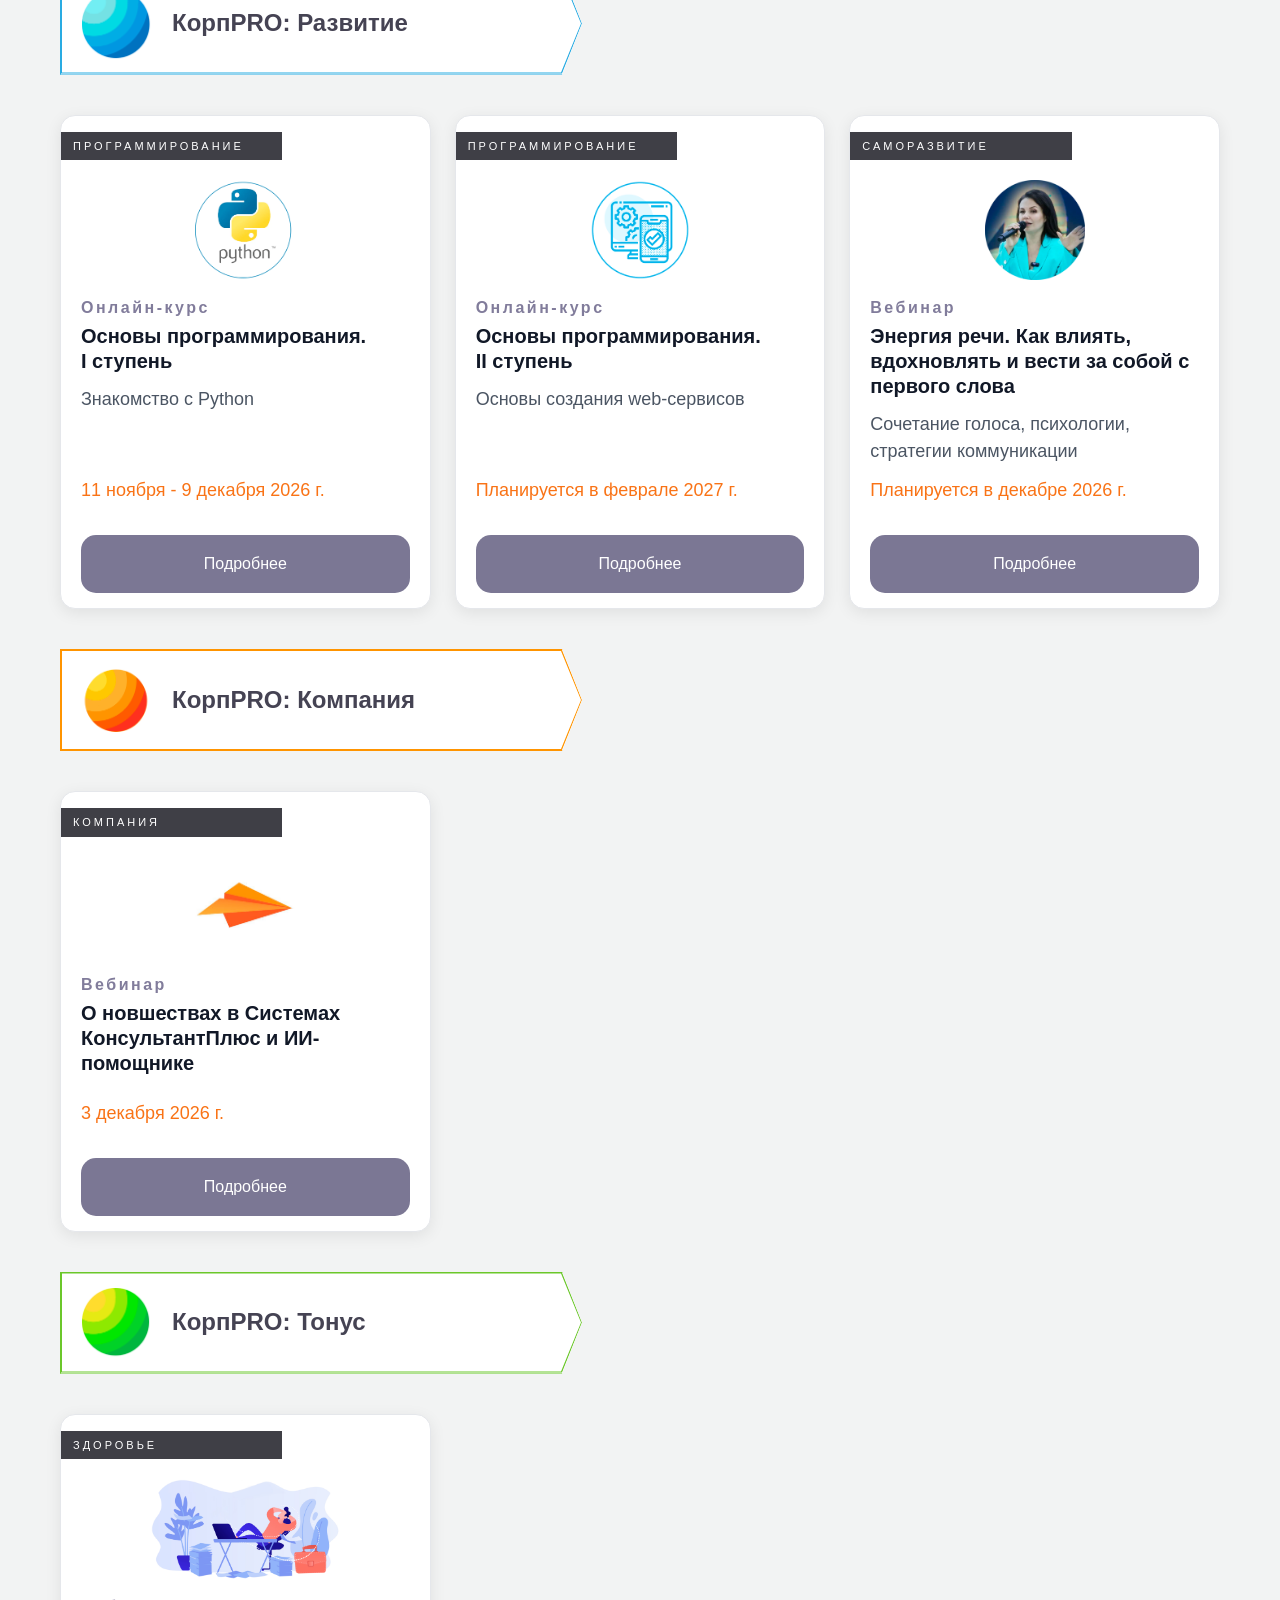
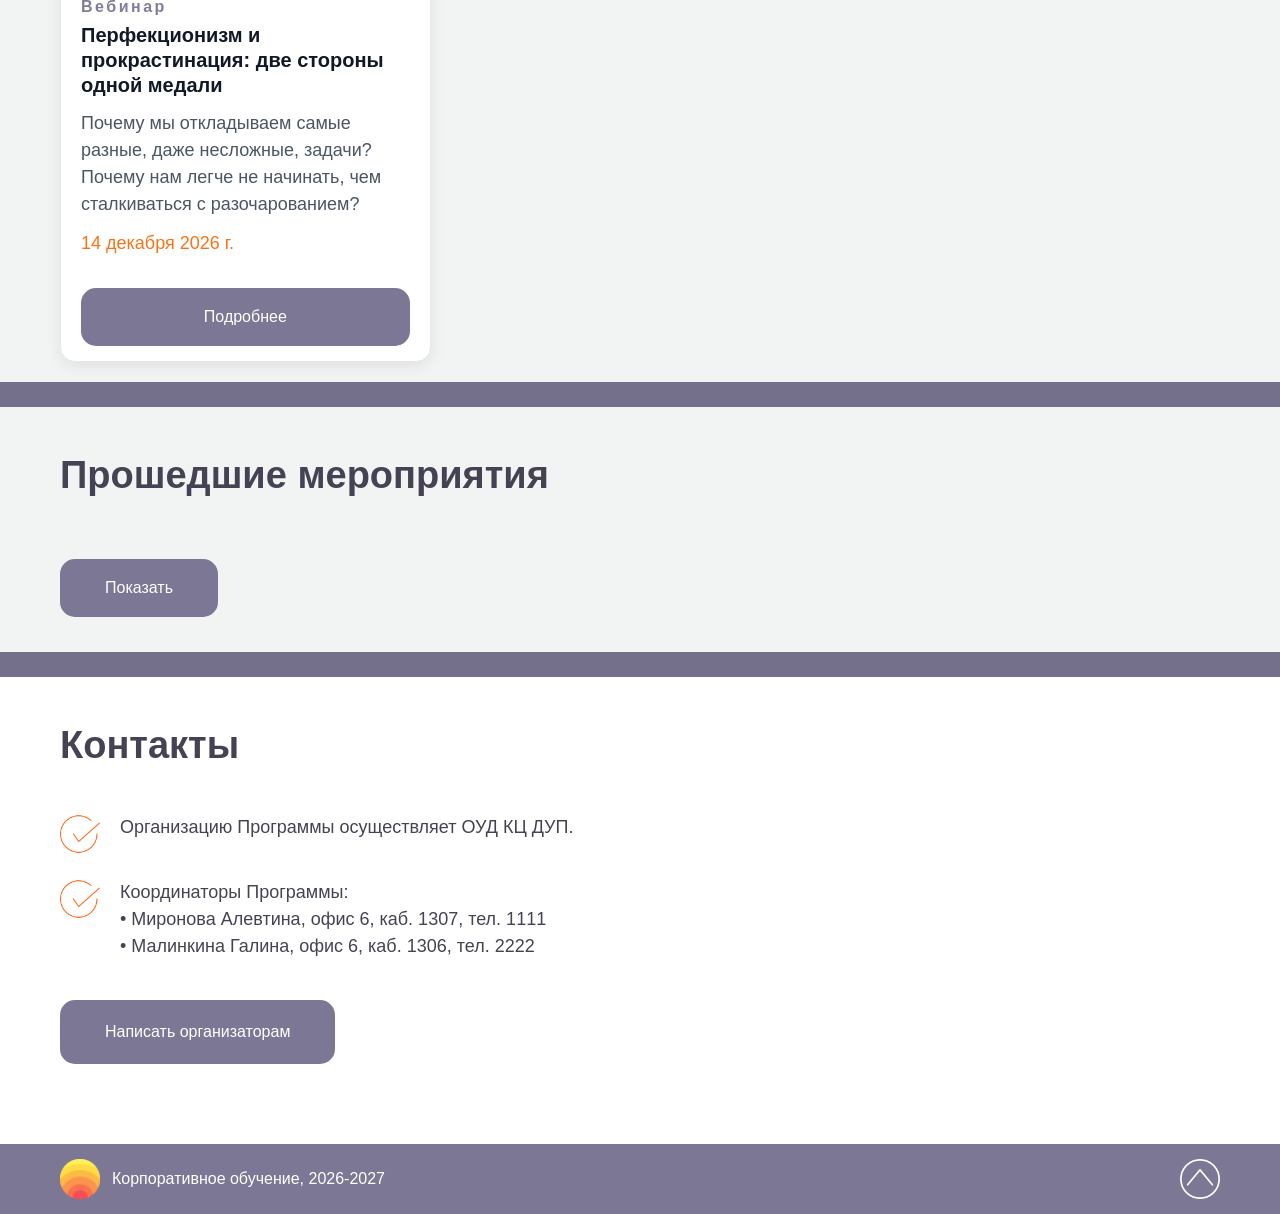
==== commit 33f2cb17: "Add files via upload" ====
--- a/index.html
+++ b/index.html
@@ -215,6 +215,7 @@
                 </div>
                 <div class="course_trip_card-row">                   
 
+<!-- Карточка Развитие Программирование 1 11.11 - 09.12.2026 -->
                     <article class="course_trip_card" id="programmer1" 
                         data-cta-status="closed"                                                
                         data-speaker="Станислав Гаранжа — заместитель руководителя Департамента новостного контента (ДНК) по вопросам развития новых продуктов, сервисов и автоматизации">
@@ -245,6 +246,7 @@
                         </template>                   
                     </article>
 
+<!-- Карточка Развитие Программирование 2 план -->
                     <article class="course_trip_card" id="programmer2"                         
                         data-speaker="Станислав Гаранжа — заместитель руководителя Департамента новостного контента (ДНК) по вопросам развития новых продуктов, сервисов и автоматизации">
                         <p class="course_trip_card__top">ПРОГРАММИРОВАНИЕ</p>
@@ -272,6 +274,7 @@
                         </template>
                     </article>
                     
+<!-- Карточка Развитие Голос план -->                    
                     <article class="course_trip_card" id="golos_resh"                         
                         data-speaker='Елена Решетникова - тренер по речи, переговорам и эффективной бизнес-коммуникации. Топ-тренер тренингового центра «Седы Каспаровой». Актриса, телеведущая каналов РБК, ТВ-3'>
                         <p class="course_trip_card__top">САМОРАЗВИТИЕ</p>
@@ -291,8 +294,8 @@
                             <p><strong>ЗАПИСЬ МЕРОПРИЯТИЯ НЕ ПРЕДУСМОТРЕНА!</strong></p>                            
                         </template>
                     </article>
-                </div>
-
+
+                </div>
 
                 <div class="course_trip_flag" style="--flag-border: #ff9400" id="company">
                     <img src="Pic/Logo_Company_ball.png" alt="">
@@ -300,7 +303,12 @@
                 </div>
                 <div class="course_trip_card-row">      
 
-                    <article class="course_trip_card" id="kp_new2026">
+<!-- Карточка Компания О новшествах 03.12.2026 -->
+                    <article class="course_trip_card" id="kp_new2026"
+                        data-cta-status="open"
+                        data-cta-href="https://example.com/register/УНИКАЛЬНЫЙ_ID"
+                        data-cta-text="Записаться"
+                        data-speaker='Станислав Зубарев, ведущий преподаватель УМО ДИОП'>
                         <p class="course_trip_card__top">КОМПАНИЯ</p>
                         <img class="course_trip_card__logo" src="Pic/edu.png" alt="О новшествах">
                         <div class="course_trip_card__body">
@@ -308,8 +316,19 @@
                             <h3 class="course_trip_card__title">О новшествах в Системах КонсультантПлюс и ИИ-помощнике</h3>
                             <p class="course_trip_card__text"></p>
                             <p class="course_trip_card__note">3 декабря 2026 г.</p>
-                            <!-- <button class="btn-primary" type="button" data-modal>Подробнее</button> -->
-                        </div>
+                            <button class="btn-primary" type="button" data-modal>Подробнее</button>
+                        </div>
+                        <template class="card-modal-source">
+                            <p>Лекция будет интересна и полезна всем сотрудникам Координационного Центра, даже не связанным напрямую с поддержкой и выпуском Систем КонсультантПлюс. СПС КонсультантПлюс постоянно развиваются, выпускаются новые продукты и сервисы, вводятся новые полезные свойства. И сотрудникам компании важно знать, какие выходят обновления, и лучше понимать возможности продуктов нашей компании.</p>
+                            <p>На лекции вы узнаете:</p>
+                            <ul>
+                                <li>какие новшества, полезные функции и новые продукты, были введены в СПС за прошедший год;</li>
+                                <li>как работает ИИ-помощник КонсультантПлюс, как с его помощью быстро получать ответы на профессиональные вопросы, анализировать правовые проблемы и судебную практику, проверять договоры на риски. В чем его отличия и какие преимущества по сравнению с общими нейросетями.</li>
+                            </ul>                                                        
+                            <p>Начало вебинара: в 18:15.</p>                            
+                            <p>Длительность: 50 мин.</p>                            
+                            <p><strong>ЗАПИСЬ МЕРОПРИЯТИЯ НЕ ПРЕДУСМОТРЕНА!</strong></p>                            
+                        </template>                        
                     </article> 
                 </div>
 
@@ -323,9 +342,55 @@
                     <h3>КорпPRO: Тонус</h3>
                 </div>
                 <div class="course_trip_card-row">    
-                    <article class="course_trip_card" id="trevoga"                                            
-                        data-cta-status="open"
-                        data-cta-href="https://example.com/register/trevoga"
+
+<!-- Карточка Тонус о прокрастинации 14.12.2026 -->
+                    <article class="course_trip_card" id="perfect"                                             
+                        data-speaker='Миллер Арина - медицинский психолог Сети клиник МЕДСИ, стаж 19 лет'>                        
+                        <p class="course_trip_card__top">ЗДОРОВЬЕ</p>
+                        <img class="course_trip_card__logo" src="Pic/trevoga.jpg" alt="Вебинар о перфекционизме">
+                        <div class="course_trip_card__body">
+                            <p class="course_trip_card__eyebrow">Вебинар</p>
+                            <h3 class="course_trip_card__title">Перфекционизм и прокрастинация: две стороны одной медали</h3>
+                            <p class="course_trip_card__text">Почему мы откладываем самые разные, даже несложные, задачи? Почему нам легче не начинать, чем сталкиваться с разочарованием?</p>
+                            <p class="course_trip_card__note">14 декабря 2026 г.</p>
+                            <button class="btn-primary" type="button" data-modal>Подробнее</button>
+                        </div>
+                        <template class="card-modal-source">
+                            <p>Почему мы откладываем самые разные, даже, казалось бы, несложные задачи? Почему нам легче не начинать вообще, чем сталкиваться с разочарованием от того, что дело сделано «неидеально». И какая связь у прокрастинации, перфекционизма и FOMO (синдрома упущенной возможности), о котором в последнее время так много пишут в СМИ.</p>
+                            <p>Решили: «Собрание прокрастинаторов переносится на завтра»</p>
+                            <p>На лекции вы:</p>
+                            <ul>
+                                <li>узнаете, что такое FOMO (синдром упущенной возможности), и как он влияет на эмоциональное состояние;</li>
+                                <li>поймете, как связаны перфекционизм и прокрастинация;</li>
+                                <li>получите работающие практических инструментов, как справляться с прокрастинацией и как уменьшить влияние FOMO на вашу жизнь.</li>
+                            </ul>
+                        </template>                        
+                    </article>
+
+
+
+                </div>
+            </div>            
+        </div>    
+        
+        <div class="block-line"></div>
+
+
+        <div class="calendar">
+            <div class="container">
+                <h2>Прошедшие мероприятия</h2>
+                <button class="btn-primary" 
+                    type="button"
+                    data-toggle="panel-1"
+                    aria-expanded="false"
+                    aria-controls="panel-1">
+                    Показать
+                </button>
+                <div class="panel" id="panel-1">                                                
+                <div class="course_trip_card-row">
+
+<!-- Карточка Тонус О тревоге 23.12.2026 -->
+                    <article class="course_trip_card" id="trevoga"                                                                   
                         data-speaker="Татьяна Иутина — практикующий клинический психолог сети клиник МЕДСИ, стаж 15 лет.">
                         <p class="course_trip_card__top">ЗДОРОВЬЕ</p>
                         <img class="course_trip_card__logo" src="Pic/trevoga.jpg" alt="Вебинар о техниках расслабления">
@@ -351,25 +416,8 @@
                             <p>Длительность: 40 мин., далее — ответы на вопросы.</p>
                         </template>
                     </article>
-                </div>
-            </div>            
-        </div>    
-        
-        <div class="block-line"></div>
-
-
-        <div class="calendar">
-            <div class="container">
-                <h2>Прошедшие мероприятия</h2>
-                <button class="btn-primary" 
-                    type="button"
-                    data-toggle="panel-1"
-                    aria-expanded="false"
-                    aria-controls="panel-1">
-                    Показать
-                </button>
-                <div class="panel" id="panel-1">                                                
-                <div class="course_trip_card-row">
+
+<!-- Карточка Развитие Маркетинг 07-28.10.2026 -->
                     <article class="course_trip_card" id="marketing1">
                         <p class="course_trip_card__top">МАРКЕТИНГ</p>
                         <img class="course_trip_card__logo" src="Pic/marketing_1-1.png" alt="Основы маркетинга">
@@ -382,7 +430,7 @@
                         </div>
                     </article>
                     
-
+<!-- Карточка Компания О ДИОП 22.10.2026 -->
                     <article class="course_trip_card" id="co_DIOP">
                         <p class="course_trip_card__top">КОМПАНИЯ</p>
                         <img class="course_trip_card__logo" src="Pic/DIOP_1-1.jpg" alt="О компании">
@@ -393,7 +441,8 @@
                             <p class="course_trip_card__note">22 октября 2026 г.</p>
                             <!-- <button class="btn-primary" type="button" data-modal>Подробнее</button> -->
                         </div>
-                    </article>                                  
+                    </article>              
+
                 </div>    
                 </div>
             </div>            
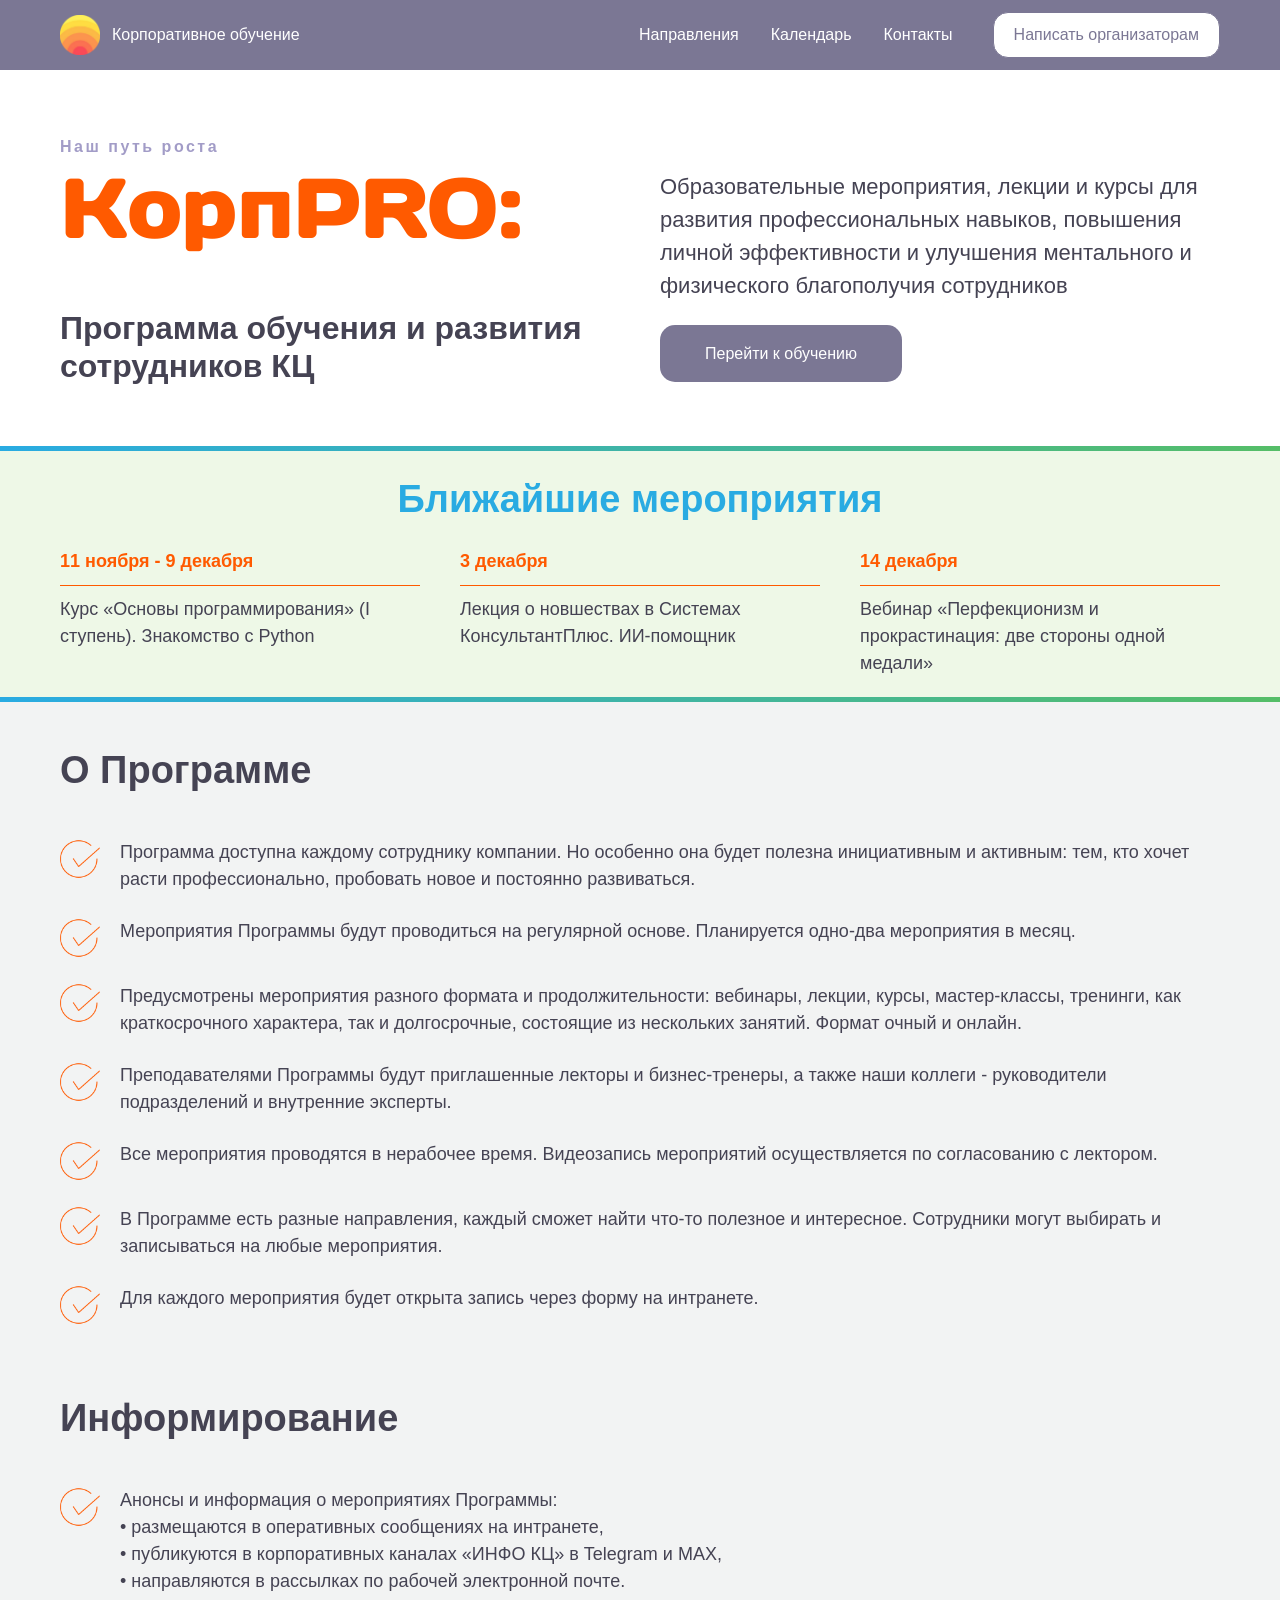
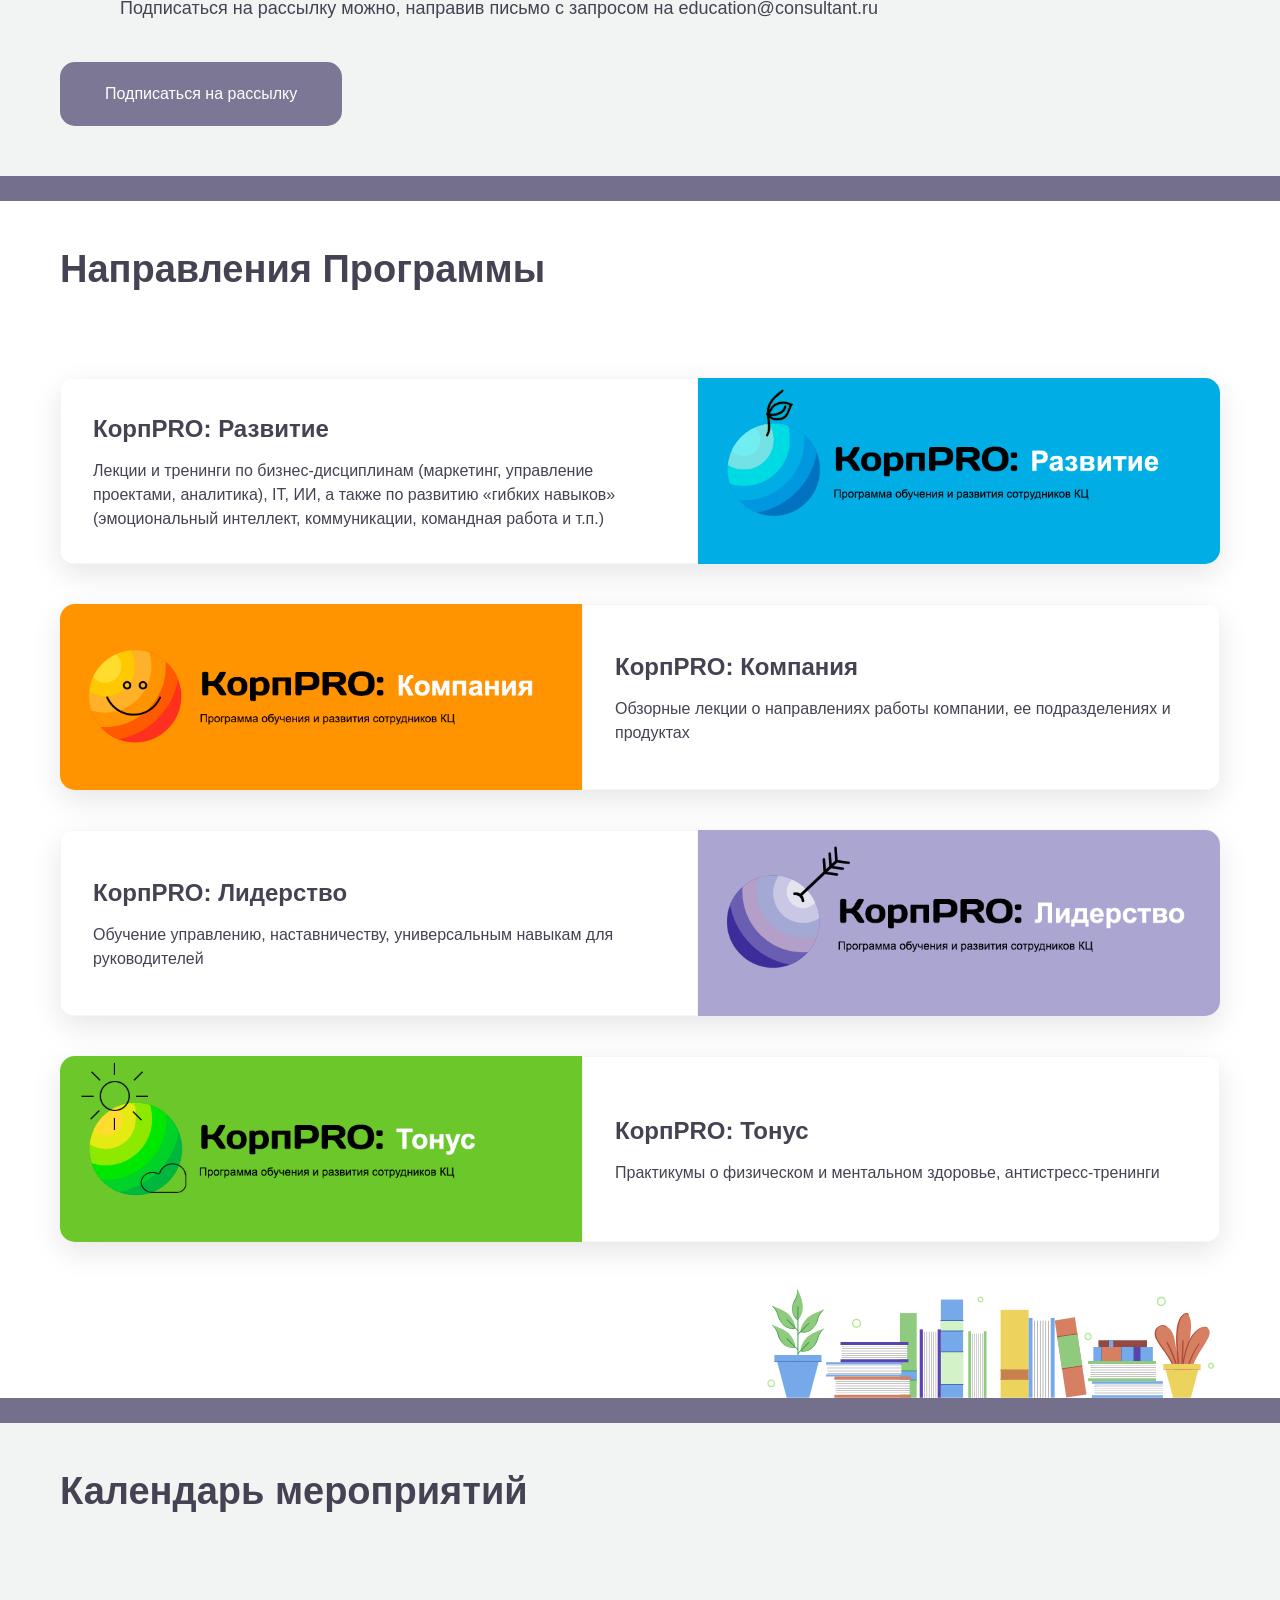
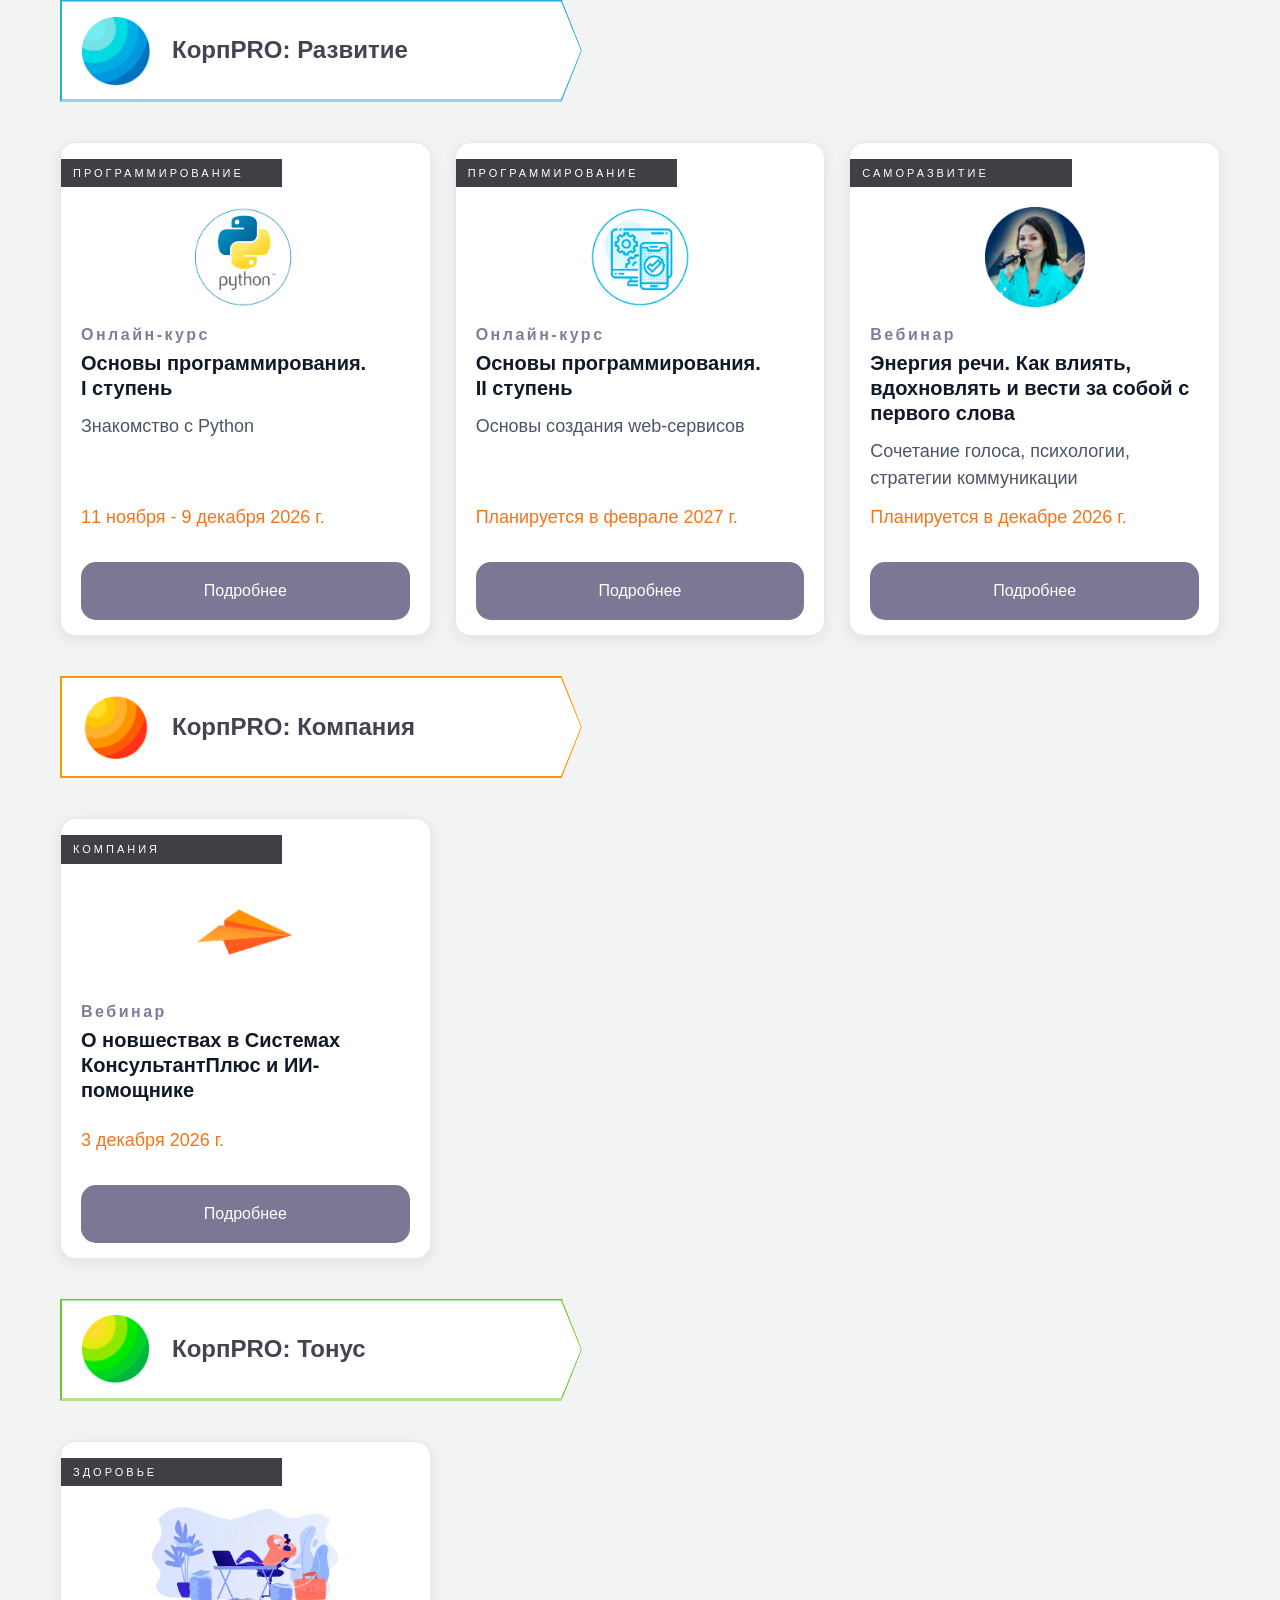
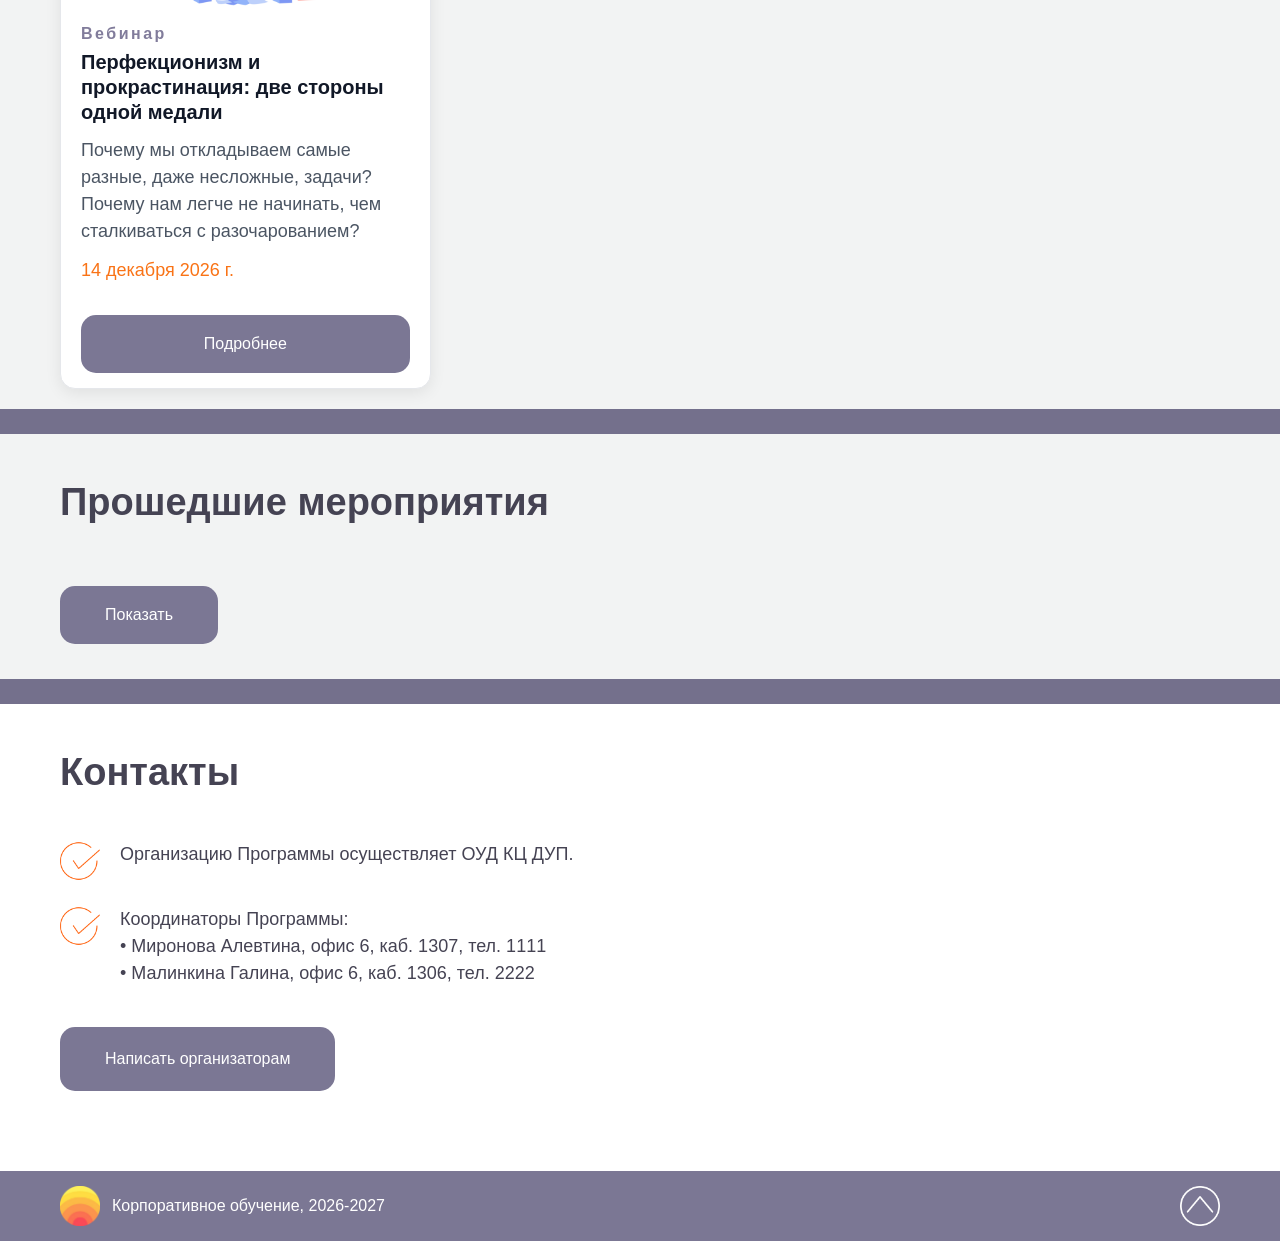
==== commit aa5f1eef: "Add files via upload" ====
--- a/index.html
+++ b/index.html
@@ -56,16 +56,18 @@
                         <div class="anonce_block-item-line"></div>
                         <div class="anonce_block-item-text"><p>Курс «Основы программирования» (I ступень). Знакомство с Python</p></div>                    
                     </a>
-                    <a href="#trevoga" class="anonce_block-item">
-                        <div class="anonce_block-item-date"><p>23 ноября</p></div>
-                        <div class="anonce_block-item-line"></div>
-                        <div class="anonce_block-item-text"><p>Вебинар «Техники расслабления для снижения тревоги»</p></div>                    
-                    </a>
+                    
                     <a href="#kp_new2026" class="anonce_block-item">                    
                         <div class="anonce_block-item-date"><p>3 декабря</p></div>
                         <div class="anonce_block-item-line"></div>
                         <div class="anonce_block-item-text"><p>Лекция о новшествах в Системах КонсультантПлюс. ИИ-помощник</p></div>                    
-                    </a>               
+                    </a>    
+
+                    <a href="#trevoga" class="anonce_block-item">
+                        <div class="anonce_block-item-date"><p>14 декабря</p></div>
+                        <div class="anonce_block-item-line"></div>
+                        <div class="anonce_block-item-text"><p>Вебинар «Перфекционизм и прокрастинация: две стороны одной медали»</p></div>                    
+                    </a>           
                 </div>                
                 </div>
             </div>
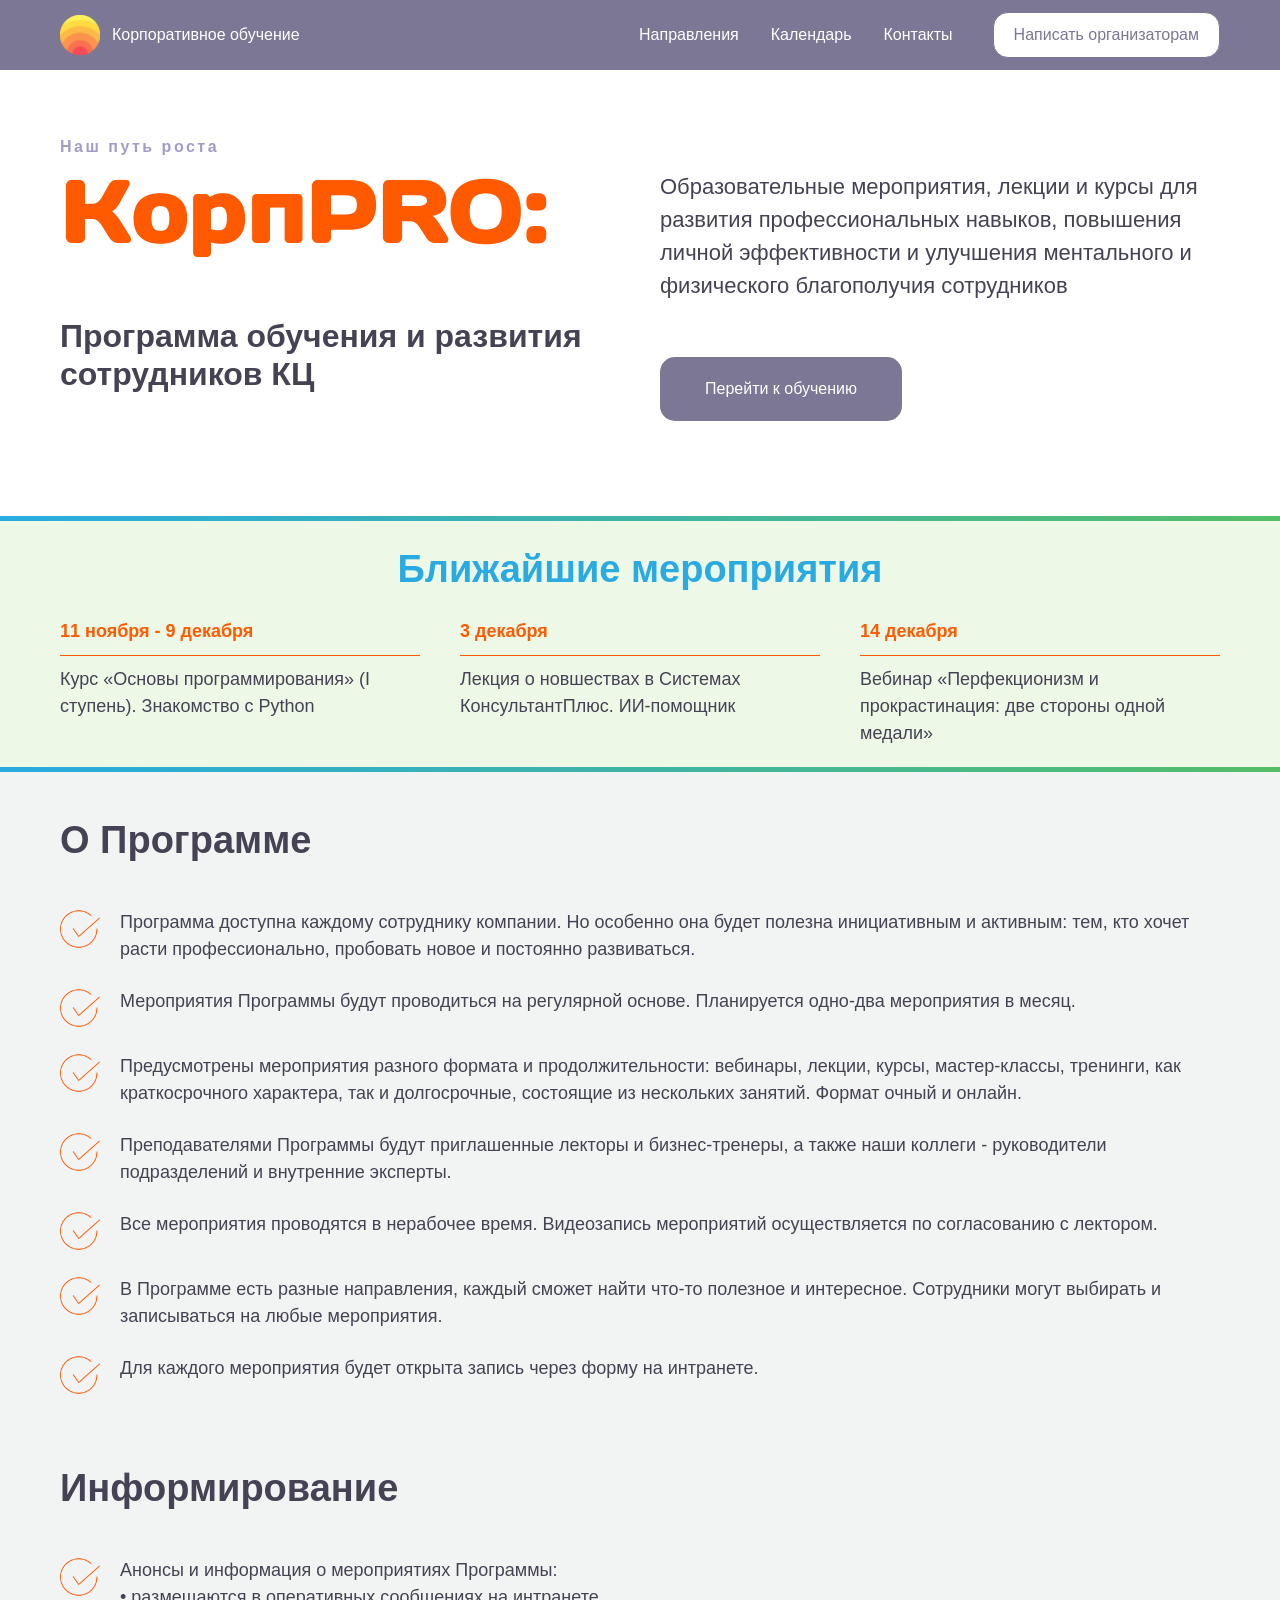
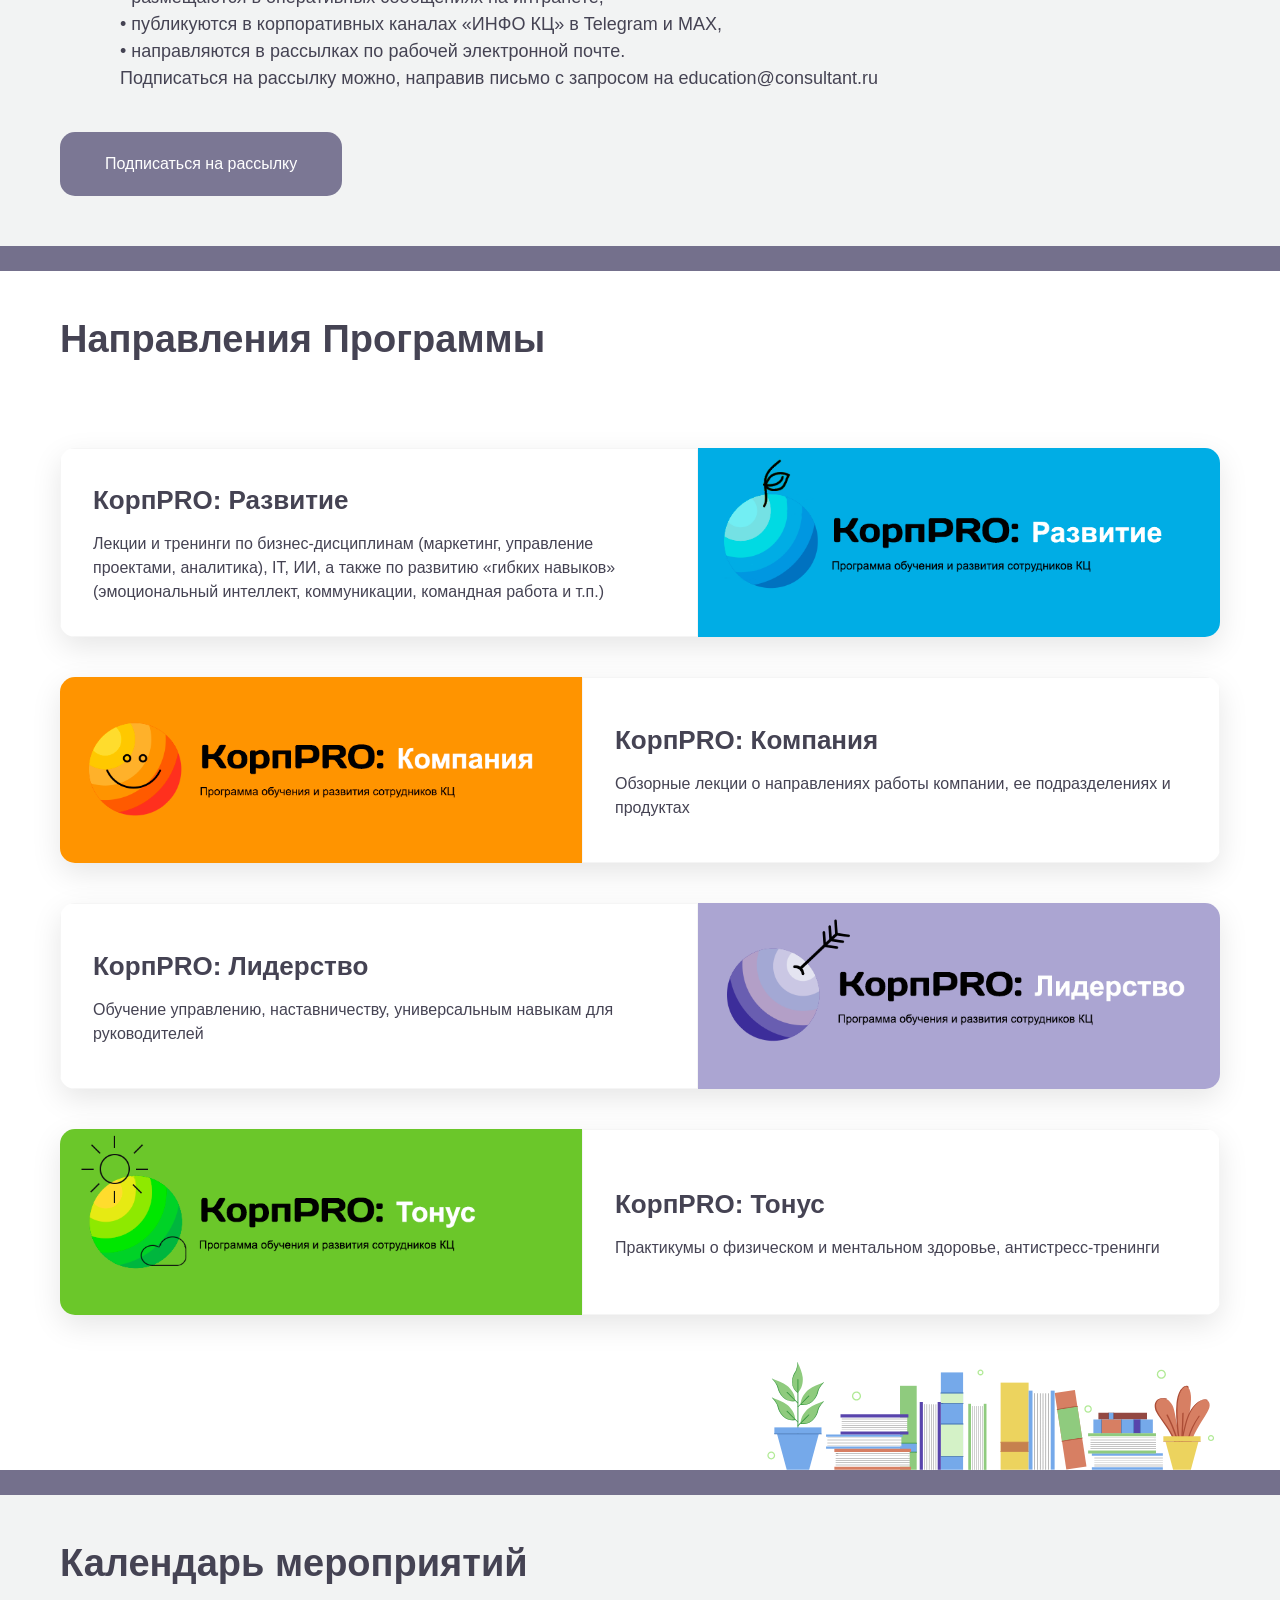
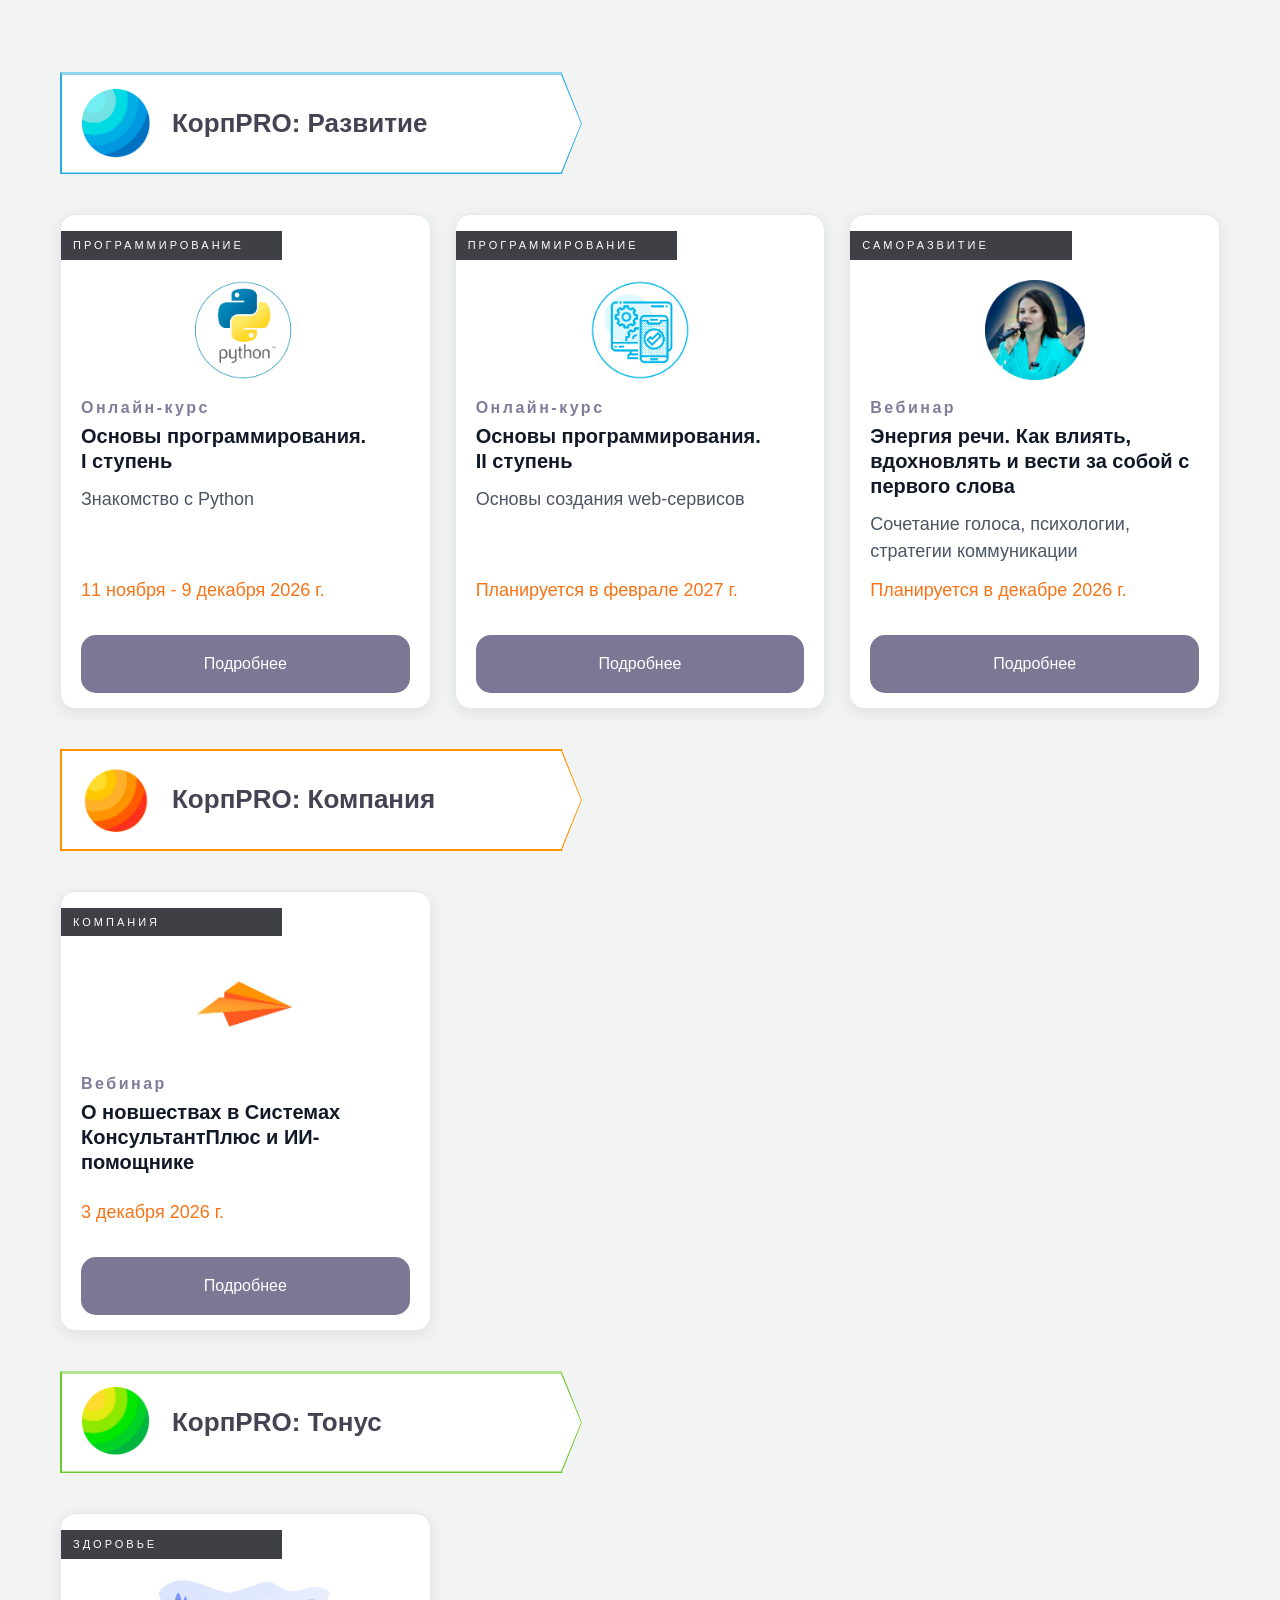
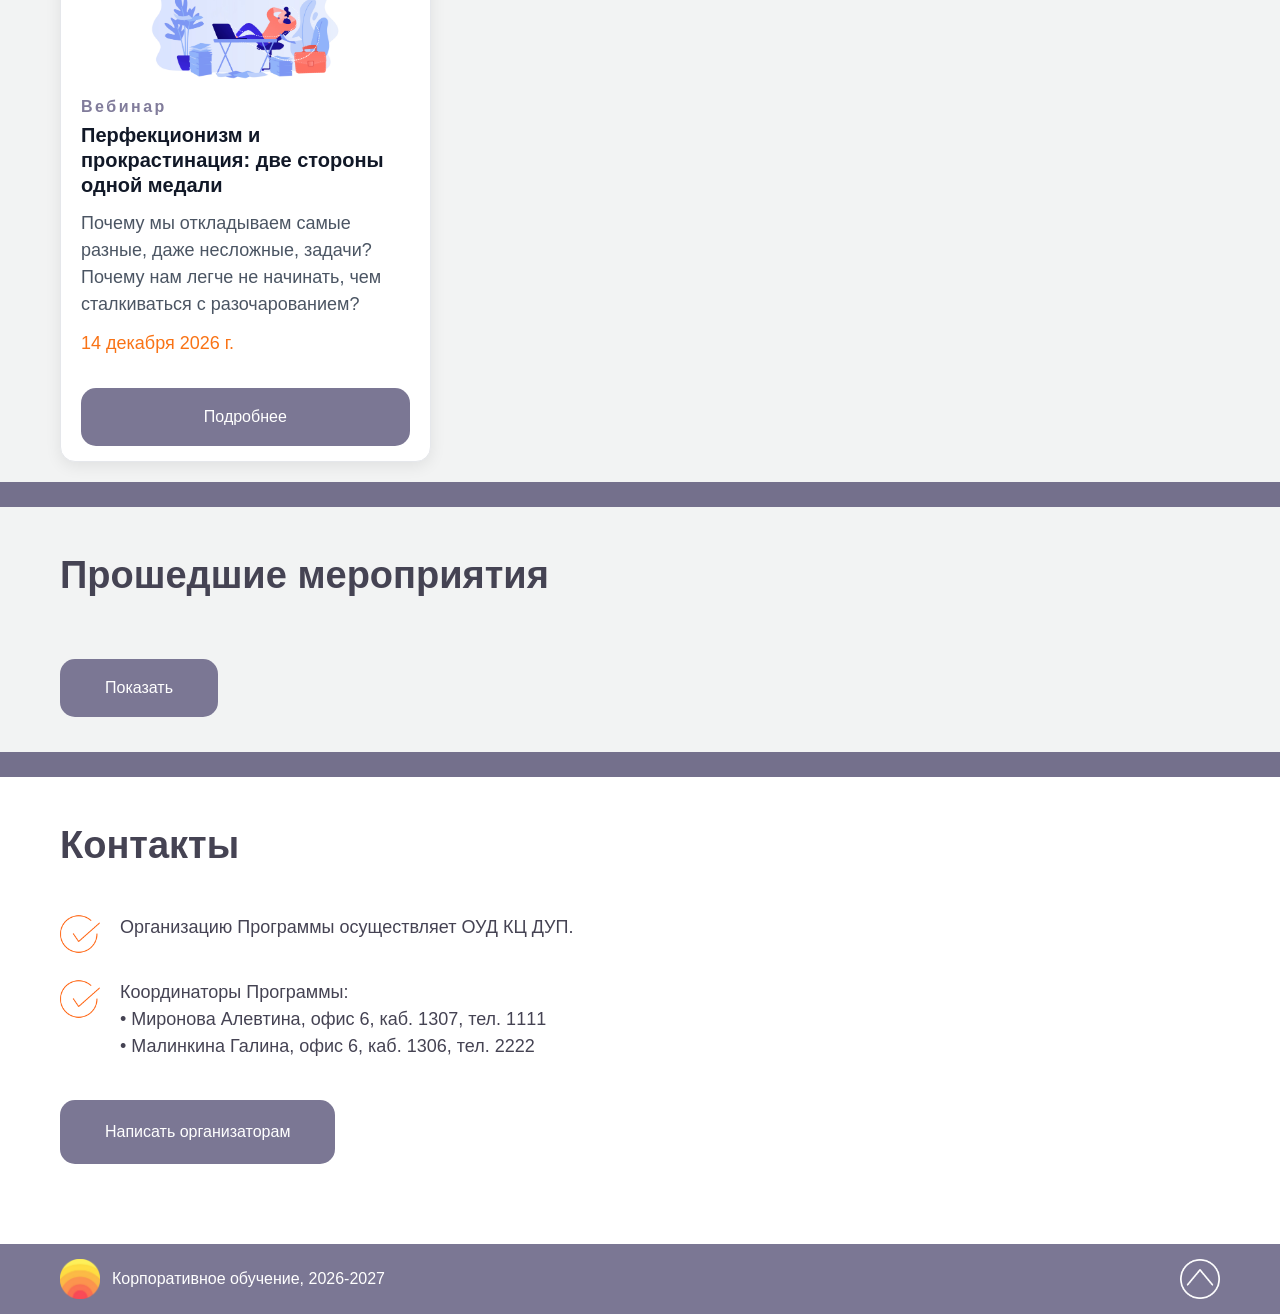
==== commit 377a431c: "Add files via upload" ====
--- a/index.html
+++ b/index.html
@@ -15,7 +15,18 @@
                     <span class="logo__text">Корпоративное обучение</span> 
                 </div> 
             </a>
-            <nav class="header__nav">
+
+            <!-- Кнопка-бургер (видна только на мобильных) -->
+            <button class="header__burger" type="button"
+                aria-label="Открыть меню"
+                aria-expanded="false"
+                aria-controls="header-nav">
+                <span></span>
+                <span></span>
+                <span></span>
+            </button>
+
+            <nav class="header__nav" id="header-nav">
                 <ul class="nav__list">
                     <li class="nav__item"><a href="#vect" class="nav__link">Направления</a></li>
                     <li class="nav__item"><a href="#calend" class="nav__link">Календарь</a></li>
@@ -50,25 +61,25 @@
             <div class="container">                        
                 <div class="anonce__content">                    
                     <h2>Ближайшие мероприятия</h2>
-                <div class="anonce_block">
-                    <a href="#programmer1" class="anonce_block-item">                    
-                        <div class="anonce_block-item-date"><p>11 ноября - 9 декабря</p></div>
-                        <div class="anonce_block-item-line"></div>
-                        <div class="anonce_block-item-text"><p>Курс «Основы программирования» (I ступень). Знакомство с Python</p></div>                    
-                    </a>
+                    <div class="anonce_block">
+                        <a href="#programmer1" class="anonce_block-item">                    
+                            <div class="anonce_block-item-date"><p>11 ноября - 9 декабря</p></div>
+                            <div class="anonce_block-item-line"></div>
+                            <div class="anonce_block-item-text"><p>Курс «Основы программирования» (I ступень). Знакомство с Python</p></div>                    
+                        </a>
                     
-                    <a href="#kp_new2026" class="anonce_block-item">                    
-                        <div class="anonce_block-item-date"><p>3 декабря</p></div>
-                        <div class="anonce_block-item-line"></div>
-                        <div class="anonce_block-item-text"><p>Лекция о новшествах в Системах КонсультантПлюс. ИИ-помощник</p></div>                    
-                    </a>    
-
-                    <a href="#trevoga" class="anonce_block-item">
-                        <div class="anonce_block-item-date"><p>14 декабря</p></div>
-                        <div class="anonce_block-item-line"></div>
-                        <div class="anonce_block-item-text"><p>Вебинар «Перфекционизм и прокрастинация: две стороны одной медали»</p></div>                    
-                    </a>           
-                </div>                
+                        <a href="#kp_new2026" class="anonce_block-item">                    
+                            <div class="anonce_block-item-date"><p>3 декабря</p></div>
+                            <div class="anonce_block-item-line"></div>
+                            <div class="anonce_block-item-text"><p>Лекция о новшествах в Системах КонсультантПлюс. ИИ-помощник</p></div>                    
+                        </a>    
+
+                        <a href="#perfect" class="anonce_block-item">
+                            <div class="anonce_block-item-date"><p>14 декабря</p></div>
+                            <div class="anonce_block-item-line"></div>
+                            <div class="anonce_block-item-text"><p>Вебинар «Перфекционизм и прокрастинация: две стороны одной медали»</p></div>                    
+                        </a>           
+                    </div>                
                 </div>
             </div>
             <div class="shimmer-block"></div>
@@ -81,10 +92,13 @@
                 <div class="program__item-pic">
                     <img src="Pic/mark.png" alt="" class="logo__img">
                 </div>                    
-                <span class="program__text">Программа доступна каждому сотруднику компании. Но особенно она будет полезна инициативным и активным: тем, кто хочет расти профессионально, пробовать новое и постоянно развиваться.
-
-                </span>
-            </div>
+                <span class="program__text">Программа доступна каждому сотруднику компании. Но особенно она будет полезна инициативным и активным: тем, кто хочет расти профессионально, пробовать новое и постоянно развиваться.</span>
+            </div>
+
+
+            <div class="program__more" id="program-more">
+            <div>
+
             <div class="program__item">
                 <div class="program__item-pic">
                     <img src="Pic/mark.png" alt="" class="logo__img">
@@ -122,6 +136,18 @@
                 </div>                    
                 <span class="program__text">Для каждого мероприятия будет открыта запись через форму на интранете.</span>
             </div>
+            </div>
+            </div>
+
+            <!-- Кнопка — видна только на мобиле -->
+            <button class="btn-primary program__toggle"
+                type="button"
+                data-toggle="program-more"
+                aria-expanded="false"
+                aria-controls="program-more">
+            Показать больше
+            </button>
+            
                    
             <h2>Информирование</h2>
             <div class="program__item">
@@ -332,6 +358,7 @@
                             <p><strong>ЗАПИСЬ МЕРОПРИЯТИЯ НЕ ПРЕДУСМОТРЕНА!</strong></p>                            
                         </template>                        
                     </article> 
+                    
                 </div>
 
                 <!-- <div class="course_trip_flag" style="--flag-border: #aba5d2">
@@ -381,15 +408,12 @@
         <div class="calendar">
             <div class="container">
                 <h2>Прошедшие мероприятия</h2>
-                <button class="btn-primary" 
-                    type="button"
-                    data-toggle="panel-1"
-                    aria-expanded="false"
-                    aria-controls="panel-1">
-                    Показать
-                </button>
+                
                 <div class="panel" id="panel-1">                                                
                 <div class="course_trip_card-row">
+
+<!-- Добавляем карточки прошедших мероприятий сюда -->                    
+
 
 <!-- Карточка Тонус О тревоге 23.12.2026 -->
                     <article class="course_trip_card" id="trevoga"                                                                   
@@ -402,8 +426,7 @@
                             <p class="course_trip_card__text">Эффективные способы расслабления, которые можно применять в любое время, в любом месте</p>
                             <p class="course_trip_card__note">23 ноября 2026 г.</p>
                             <button class="btn-primary" type="button" data-modal>Подробнее</button>
-                        </div>
-                        <!-- Полный текст модалки (не рендерится, пока не склонируешь) -->
+                        </div>                       
                         <template class="card-modal-source">
                             <p>На вебинаре вы узнаете о простых и эффективных способах расслабления, которые можно выполнять, не покидая рабочего места, дома или в транспорте.</p>
                             <p>Как расслабиться после трудного рабочего дня, большого количества одновременных задач, контактов с большим количеством людей, после неприятных новостей и при ощущении, что Вы как «белка в колесе»?</p>
@@ -443,10 +466,19 @@
                             <p class="course_trip_card__note">22 октября 2026 г.</p>
                             <!-- <button class="btn-primary" type="button" data-modal>Подробнее</button> -->
                         </div>
-                    </article>              
-
-                </div>    
-                </div>
+                    </article>                              
+                
+                </div>                
+                </div>
+
+
+                <button class="btn-primary" 
+                    type="button"
+                    data-toggle="panel-1"
+                    aria-expanded="false"
+                    aria-controls="panel-1">
+                    Показать
+                </button>
             </div>            
         </div>
 
--- a/styles.css
+++ b/styles.css
@@ -10,7 +10,7 @@
     scroll-padding-top: 80px; /* МАГИЯ: отступ сверху при скролле к якорям */
 }
 body {
-    font-family: Roboto, 'Segoe UI', sans-serif, -apple-system, BlinkMacSystemFont;    
+    font-family: Roboto, 'Segoe UI', -apple-system, BlinkMacSystemFont, sans-serif;    
     font-size: 16px;
     line-height: 1.5;
     color: #454353;
@@ -22,7 +22,7 @@
     height: 100%;    
 }
 h2 {
-    font-size: 38px;
+    font-size: clamp(22px, 5vw, 38px);
     font-weight: 700;
     color: #454353;
     padding: 40px 0px;
@@ -38,7 +38,7 @@
 }
 /* --- Кнопка стандартная --- */
 .btn-primary {
-    font-family: Roboto, 'Segoe UI', sans-serif, -apple-system, BlinkMacSystemFont;
+    font-family: Roboto, 'Segoe UI', -apple-system, BlinkMacSystemFont, sans-serif;
     background-color: #7b7794;
     color: #ffffff;
     border: none;
@@ -49,11 +49,12 @@
     margin: 15px 0px;
     text-decoration: none;    
     cursor: pointer;
-    transition: background-color 0.3s;    
+    transition: background-color 0.3s;        
 }
 .btn-primary:hover {
     background-color: #625e7f;
 }
+
 
 /* --- ЛОКАЛЬНОЕ ПОДКЛЮЧЕНИЕ ШРИФТА DAYONE --- */ 
 @font-face { 
@@ -73,56 +74,46 @@
     left: 0;
     z-index: 1000;
 }
-
 .header__container {     
     display: flex; 
     align-items: center; 
     justify-content: space-between; 
 }
-
 .header__logo_link { 
     display: inline-flex; /* Делает ссылку гибким контейнером, как был div */     
     outline: none; /* (Опционально) Убирает синюю рамку вокруг ссылки при клике  */ 
 }
-
 .header__logo_link:hover { 
     cursor: pointer; 
     opacity: 0.9; /* Легкое затемнение при наведении (опционально) */ 
 }
-
 .header__logo {
     display: flex;
     align-items: center;
     gap: 12px;    
 }
-
 .logo__img {
     width: 40px;
     height: 40px;        
     display: block;
 }
-
 .logo__text {
     font-size: 16px;    
     color: #ffffff;
 }
-
 .header__nav .nav__list {
     display: flex;
     list-style: none;
     gap: 32px;
 }
-
 .nav__link {    
     color: #ffffff;
     font-size: 16px;
     transition: color 0.3s;
 }
-
 .nav__link:hover {
     color: #d4d0e4;
 }
-
 .header__nav {
     display: flex;
     align-items: center;
@@ -159,6 +150,40 @@
     box-shadow: 0 2px 6px rgba(0, 0, 0, 0.1); /* Тень меньше */
 }
 
+    /* --- Бургер (по умолчанию скрыт на десктопе) --- */
+.header__burger {
+  display: none;              /* на десктопе не виден */
+  flex-direction: column;
+  justify-content: center;
+  gap: 5px;
+  width: 40px;
+  height: 40px;
+  padding: 8px;
+  background: transparent;
+  border: none;
+  cursor: pointer;
+}
+.header__burger span {
+  display: block;
+  height: 2px;
+  width: 100%;
+  background: #fff;
+  border-radius: 2px;
+  transition: transform .25s ease, opacity .25s ease;
+}
+
+/* Три полоски превращаются в крестик, когда меню открыто */
+.header__burger[aria-expanded="true"] span:nth-child(1) {
+  transform: translateY(7px) rotate(45deg);
+}
+.header__burger[aria-expanded="true"] span:nth-child(2) {
+  opacity: 0;
+}
+.header__burger[aria-expanded="true"] span:nth-child(3) {
+  transform: translateY(-7px) rotate(-45deg);
+}
+
+
 
 /* --- ОСНОВНОЙ КОНТЕНТ --- */
 .main {
@@ -174,12 +199,10 @@
     align-items: start; /* чтобы блоки не растягивались по высоте */ 
     margin-bottom: 50px;
 }
-
 .main__left { 
     display: grid; 
     grid-template-rows: auto auto auto; /* Три строки для трех блоков */     
 }
-
 .main__right { 
     display: grid;     
     grid-template-rows: auto auto;
@@ -189,7 +212,7 @@
 /* --- Тексты в Обложке --- */
 .hi1 {
     font-family: Segoe UI, sans-serif;
-    font-size: 16px;
+    font-size: clamp(12px, 3vw, 16px);
     font-weight: 600;
     letter-spacing: 2.5px;    
     color: rgb(162, 156, 199);
@@ -197,30 +220,31 @@
 }
 .hi2 {
     font-family: 'DayOne'; 
-    font-size: 80px;
+    font-size: clamp(40px, 8vw, 85px);
     font-weight: 700;
     letter-spacing: 2.5px;
     color: rgb(255, 90, 0);
     margin-top: -10px;
     margin-bottom: 40px;
-}  
-
+}
 .hi3 {    
     font-family: Segoe UI, sans-serif;
-    font-size: 32px;
+    font-size: clamp(24px, 6vw, 32px); 
     font-weight: 700;             
     line-height: 1.2;
 }
+
 .hi4 {    
     font-family: Segoe UI, sans-serif;
-    font-size: 22px;    
+    font-size: clamp(16px, 4vw, 22px);    
     letter-spacing: 1,5px;
     font-weight: 100;            
     padding-top: 60px;
     margin-bottom: 10px;        
 }
 .hi5 {
-    margin: 30px 0;
+    display: flex;
+    margin: 30px 0;    
 }
 
 
@@ -250,33 +274,28 @@
     background-color: rgb(238, 248, 231);  
     width: 100%;
 }
-
 .anonce__content h2 {
     color: rgb(41, 171, 226);
-    font-size: 38px;
+    font-size: clamp(22px, 5vw, 38px);
     text-align: center;
     padding: 20px 0;
 }
-
 .anonce_block {
     display: grid;
     grid-template-columns: 1fr 1fr 1fr;
     gap: 40px;    
 }
-
 .anonce_block-item-date {
     color: rgb(255, 90, 0);
     font-size: 18px;
     font-weight: 600;
     margin-bottom: 10px;
 }
-
 .anonce_block-item-line {
     height: 1px;
     background-color: rgb(255, 90, 0);
     margin-bottom: 10px;
 }
-
 .anonce_block-item-text {
     font-size: 18px;
     font-weight: 400;
@@ -289,17 +308,32 @@
     background-color: rgb(242, 243, 243);
     padding-bottom: 10px;
 }
-
 .program__item {
     display: flex;
     gap: 20px;
     margin-bottom: 25px;
 }
-
 .program__text {
     font-size: 18px;
     font-weight: 400;    
 }
+
+/* --- О ПРОГРАММЕ: скрытая часть (мобиле) --- */
+/* Кнопка по умолчанию скрыта (на десктопе текст виден весь) */
+.program__toggle {
+  display: none;
+}
+/* Скрытая часть — плавное раскрытие через grid-template-rows */
+.program__more {
+  display: grid;
+  grid-template-rows: 1fr;  
+}
+/* Обёртка внутри — обрезает содержимое при 0fr */
+.program__more > div {
+  overflow: hidden;
+  min-height: 0;
+}
+
 
 
 /* --- НАПРАВЛЕНИЯ --- */
@@ -308,8 +342,8 @@
     background-color: #ffffff;    
     border-radius: 15px;
     box-shadow: 0 10px 30px rgba(0, 0, 0, 0.1); /* Мягкая тень */
-    overflow: hidden; /* Критически важно для обрезки углов картинки */
-    width: 100%; /* Ограничение ширины */    
+    overflow: hidden; /* Важно для обрезки углов картинки */
+    width: 100%; 
     margin: 40px auto;  
 }
 
@@ -320,13 +354,14 @@
     align-items: stretch; /* Чтобы колонки были строго одинаковой высоты */
 }
 
-/* --- Карточки направлений вариант 1 картинка слева --- */
+/* --- Карточки направлений вариант 2 картинка слева --- */
 .vector__item_content2 {
     display: grid;
     grid-template-columns: 0.9fr 1.1fr; /* Соотношение */
     align-items: stretch; /* Чтобы колонки были строго одинаковой высоты */
 }
 
+/* --- Часть 1, где текст --- */
 .vector__item_side1 {
     padding: 32px;
     display: flex;
@@ -334,22 +369,19 @@
     flex-direction: column;
     justify-content: center; /* Выравнивание текста по центру по вертикали */
 }
-
 .vector__item_side1 h3 {
-    font-size: 24px;
+    font-size: clamp(20px, 5vw, 26px);
     font-weight: 700;
     margin-bottom: 12px;
     color: #454353;
 }
-
 .vector__item_side1 p {
     font-size: 16px;
 }
-
+/* --- Часть 2, где картинка --- */
 .vector__item_side2 {
     position: relative;
 }
-
 .vector__item_side2 img {
     display: block; /* Убирает стандартный зазор под картинкой */
     width: 100%;
@@ -357,20 +389,16 @@
     object-fit: cover; /* Картинка заполняет блок, обрезаясь, но не искажаясь */
 }
 
-/* --- Картинка svg с книгами  --- */
+/* --- Картинка svg с книгами - два блока, картинка справа  --- */
 .cont-book {
     display: flex;
     width: 100%;
     }
-.book-nul {
-    width: 60%;
-    }
-.book-svg {
-        width: 40%;
-    }
-
-
-/* --- КАЛЕНДАРЬ --- */
+.book-nul {width: 60%;}
+.book-svg {width: 40%;}
+
+
+/* --- КАЛЕНДАРЬ (КАРТОЧКИ) МЕРОПРИЯТИЙ --- */
 .calendar {
     background-color: rgb(242, 243, 243);
     padding-bottom: 20px;
@@ -433,9 +461,8 @@
     flex-shrink: 0;
     display: block;    
 }
-
 .course_trip_flag h3 {    
-    font-size: 24px;
+    font-size: clamp(20px, 5vw, 26px);
     font-weight: 600;
     line-height: 1.2;    
     margin: 0;
@@ -461,8 +488,7 @@
     box-shadow: 0 4px 16px rgba(0, 0, 0, 0.08);
     overflow: hidden;
 }
-  
-  .course_trip_card__top {
+.course_trip_card__top {
     width: 60%;                 /* 60% ширины карточки */
     margin: 16px 0 0 0;         /* отступ сверху, левый край без отступа */
     background: #3f3f46;
@@ -476,63 +502,56 @@
     overflow: hidden;
     text-overflow: ellipsis;
     border-radius: 0;           /* линия без скруглений */
-  }
-
-  .course_trip_card__logo {
+}
+.course_trip_card__logo {
     display: block;
     height: 100px;
     width: auto;
     margin: 20px auto 16px;
     object-fit: contain;
-  }
-
-  .course_trip_card__body {
+}
+.course_trip_card__body {
     padding: 0 20px;
     display: flex;
     flex-direction: column;
     flex: 1 1 auto;
-  }
-
-  .course_trip_card__eyebrow {
+}
+.course_trip_card__eyebrow {
     font-size: 16px;
     color: #817c9b;
     font-weight: 600;
     margin: 0 0 4px;
     text-align: left;
     letter-spacing: 2.5px;
-  }
-
-  .course_trip_card__title {
+}
+.course_trip_card__title {
     font-size: 20px;
     font-weight: 700;
     line-height: 1.25;
     color: #111827;
     margin: 0 0 12px;
     text-align: left;
-  }
-
-  .course_trip_card__text {
+}
+.course_trip_card__text {
     font-size: 18px;
     line-height: 1.5;
     color: #4b5563;
     margin: 0 0 12px;
     text-align: left;
     flex: 1 1 auto;
-  }
-
-  .course_trip_card__note {
+}
+.course_trip_card__note {
     font-size: 18px;
     color: #f97316;
     margin: 0 0 16px;
     text-align: left;
-  }  
+}  
 
 /* Спрятанная панель карточек */
 .panel {
     display: none;
     margin-top: 20px;
 }
-
 .panel.is-open {
     display: block;
 }
@@ -711,4 +730,127 @@
     .modal__content { grid-template-columns: 1fr; }
     .modal__image { width: 80px; height: 80px; }
     .modal__title { font-size: 20px; }
+}
+
+
+
+
+/* --- АДАПТИВ --- */
+/* --- Мобильное меню --- */
+@media (max-width: 720px) {
+
+  /* Меню - бургер */
+  .header__burger {
+    display: flex;
+  }
+  /* Меню по умолчанию скрыто, раскрывается по .is-open */
+  .header__nav {
+    position: absolute;
+    top: 70px;                 /* высота как и в .header */
+    left: 0;
+    right: 0;
+    background-color: #7b7794;
+    flex-direction: column;
+    align-items: stretch;
+    gap: 0;
+    padding: 16px 20px 24px;
+    display: none;
+  }
+  .header__nav.is-open {
+    display: flex;
+  }
+  /* Пункты — друг под другом */
+  .nav__list {
+    flex-direction: column;
+    gap: 0;
+    width: 100%;
+  }
+  .nav__item {
+    border-bottom: 1px solid rgba(255, 255, 255, 0.15);
+  }
+  .nav__link {
+    display: block;
+    padding: 10px 0;
+    font-size: 18px;
+    text-align: center;
+  }
+  /* Кнопка внизу меню — на всю ширину */
+  .header__btn {
+    margin-top: 16px;
+    text-align: center;
+    width: 100%;
+  }
+
+/* --- Обложка --- */
+.main__content {
+    display: grid;
+    grid-template-columns: 1fr;    
+    gap: 10;
+    width: 100%;
+}
+.hi4 {
+    padding-top: 0px;
+}
+.btn-primary {
+    font-size: 15px;
+    padding: 12px 24px;
+    margin-top: 16px;
+    text-align: center;    
+    width: 100%;
+    box-sizing: border-box;
+}
+.hi5 {
+    display: flex;
+    margin: 0;    
+}
+
+/* --- Анонс --- */
+.anonce_block {
+    display: grid;
+    grid-template-columns: 1fr;
+    gap: 10;
+    width: 100%;
+}
+
+/* --- О Программе - кнопка Показать больше --- */
+.program__toggle {
+    display: inline-block;
+    margin-top: 16px;
+}
+/* Скрытая часть — плавное раскрытие через grid-template-rows */
+.program__more {
+  display: grid;
+  grid-template-rows: 0fr;
+  transition: grid-template-rows .35s ease;
+}
+/* Открытое состояние */
+.program__more.is-open {
+  grid-template-rows: 1fr;
+}
+
+/* --- Направления Программы - в колонну, картинка сверху --- */
+.vector__item_content1, .vector__item_content2 {
+    display: grid;
+    grid-template-columns: 1fr;
+    width: 100%;
+}
+/* Картинка — всегда сверху */
+  .vector__item_side2 {
+    order: -1;
+}
+/* Текст — под картинкой */
+  .vector__item_side1 {
+    order: 1;
+}
+
+/* --- Календарь - флажки и карточки в колонну, по ширине экрана --- */
+.course_trip_flag {
+    width: 100%;
+}
+.course_trip_card-row {
+    display: grid;
+    grid-template-columns: 1fr;
+    width: 100%;
+}
+
 }
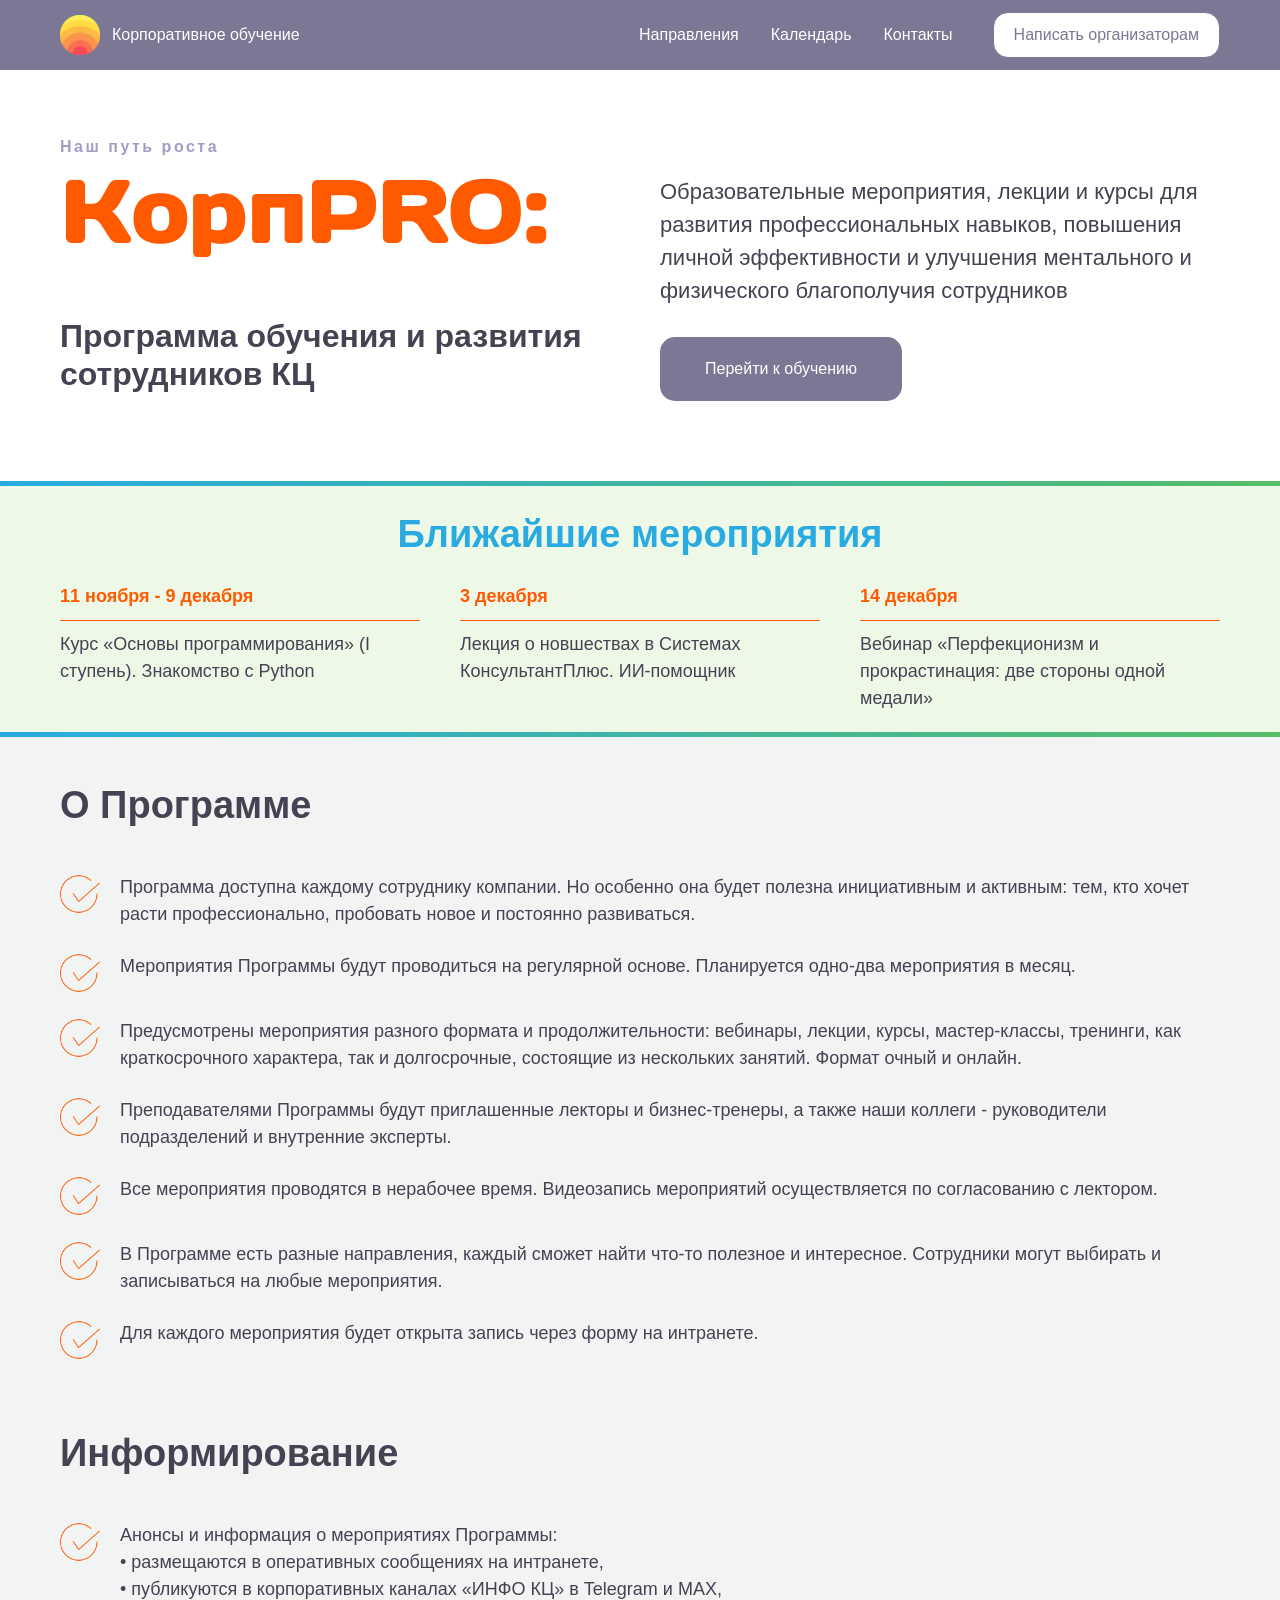
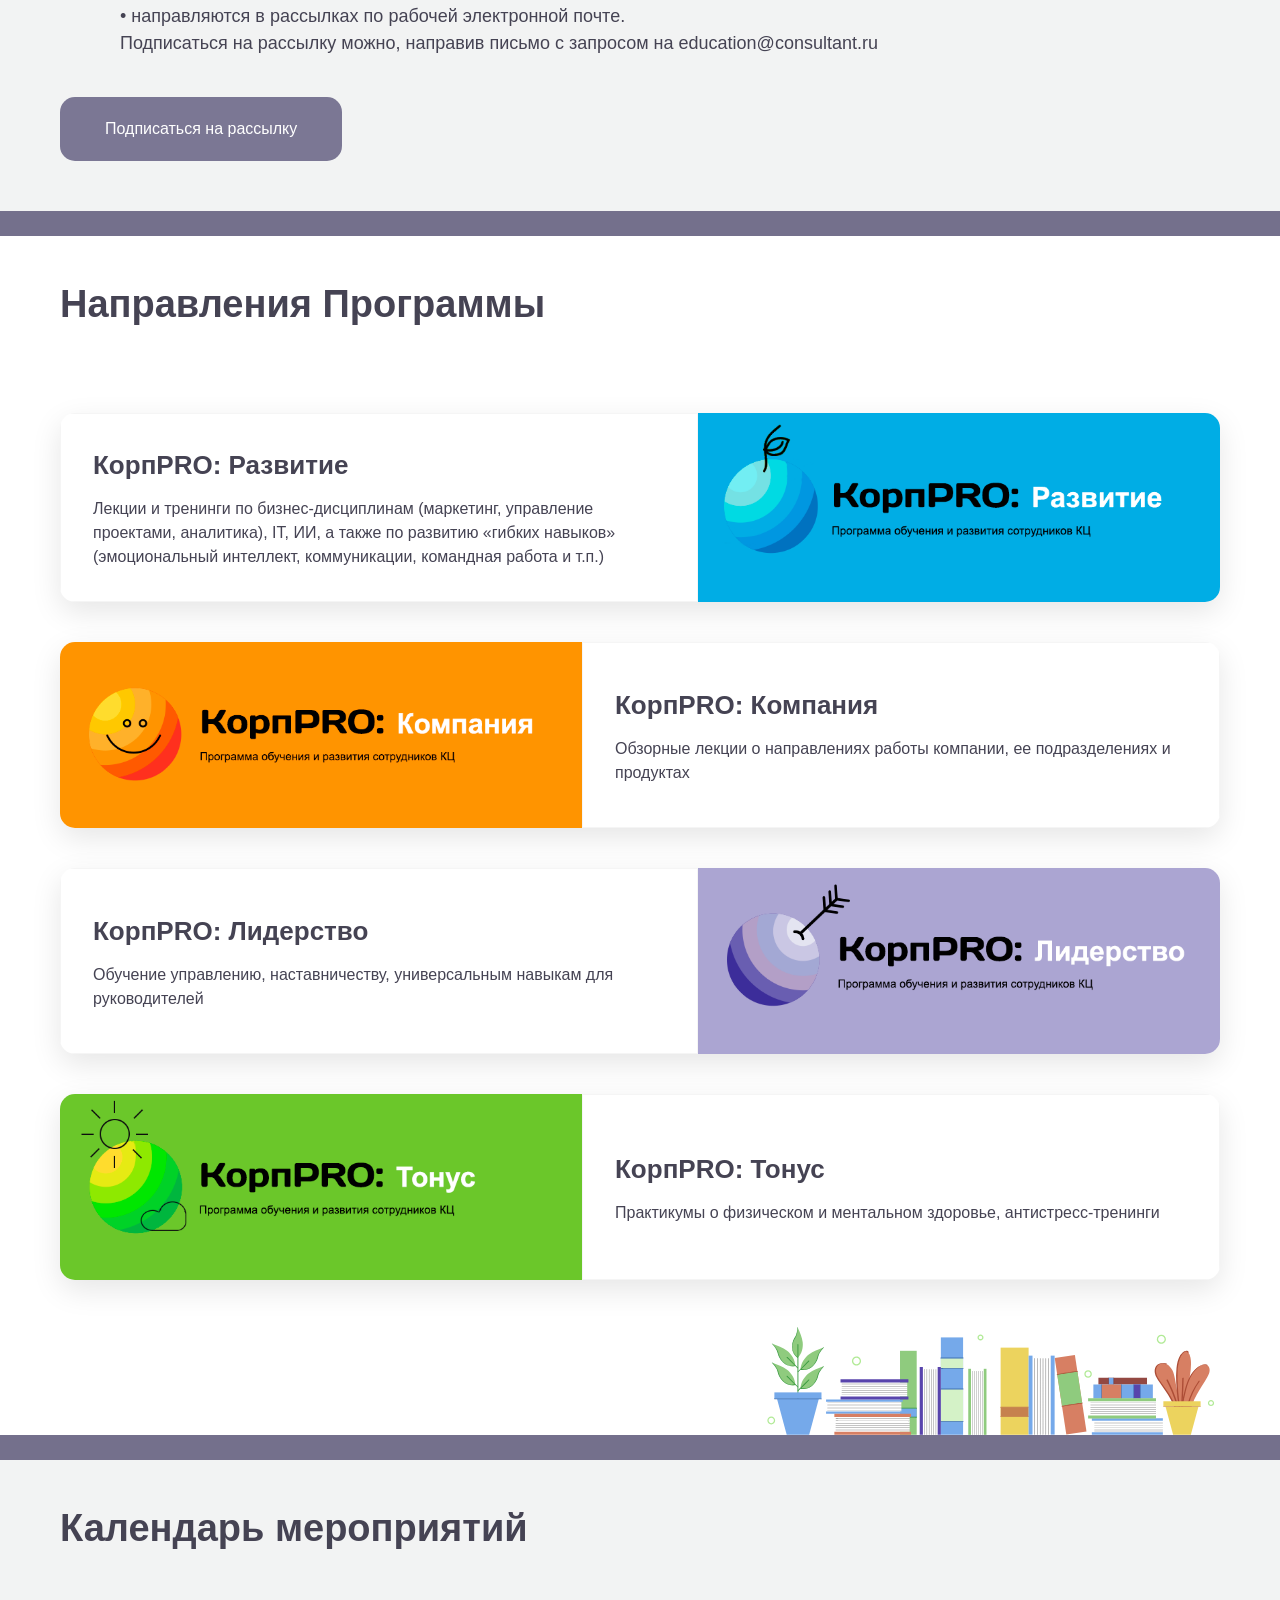
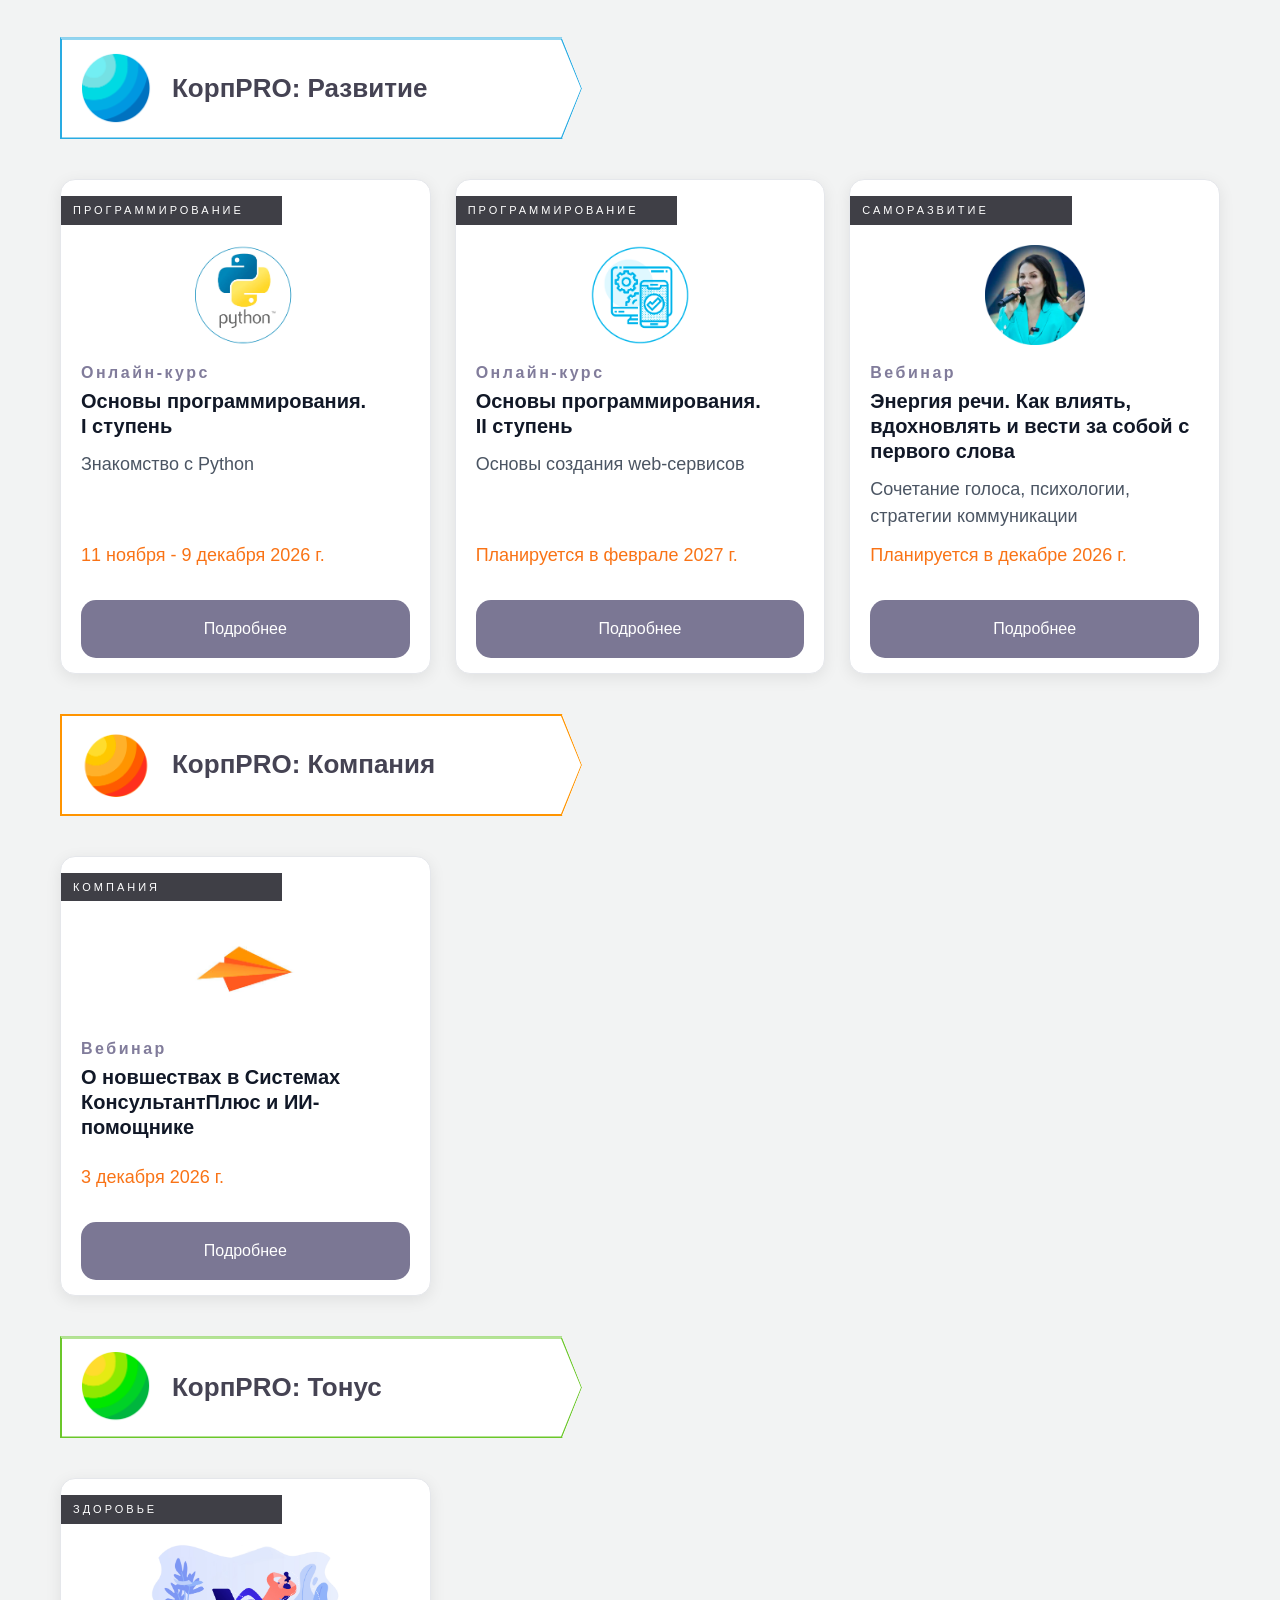
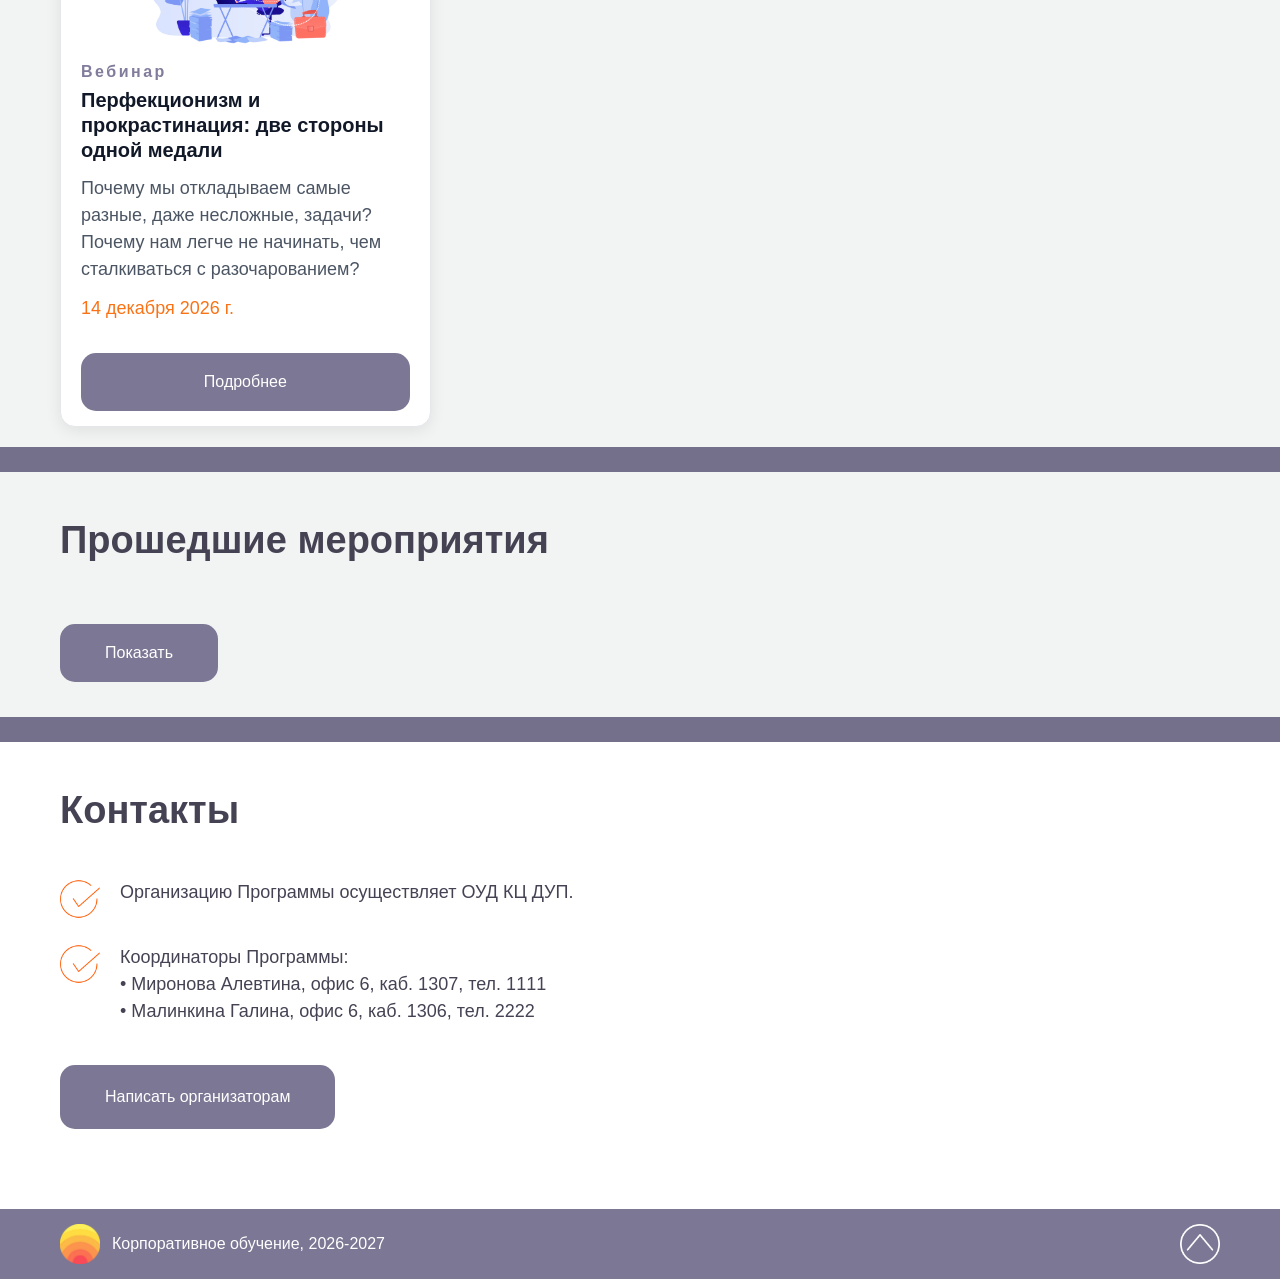
==== commit 3eaed01b: "Update index.html" ====
--- a/index.html
+++ b/index.html
@@ -4,6 +4,7 @@
     <meta charset="UTF-8">
     <meta name="viewport" content="width=device-width, initial-scale=1.0">
     <title>Корпоративное обучение</title>
+    <link rel="icon" type="image/png" href="Pic/logo_main.png">
     <link rel="stylesheet" href="styles.css">
 </head>
 <body id="top">
@@ -566,4 +567,4 @@
 <script src="js/main.js" defer></script>
 
 </body>
-</html>+</html>
--- a/styles.css
+++ b/styles.css
@@ -239,12 +239,11 @@
     font-size: clamp(16px, 4vw, 22px);    
     letter-spacing: 1,5px;
     font-weight: 100;            
-    padding-top: 60px;
-    margin-bottom: 10px;        
+    padding-top: 65px;    
 }
 .hi5 {
     display: flex;
-    margin: 30px 0;    
+    margin: 15px 0;    
 }
 
 
@@ -853,4 +852,4 @@
     width: 100%;
 }
 
-}+}
